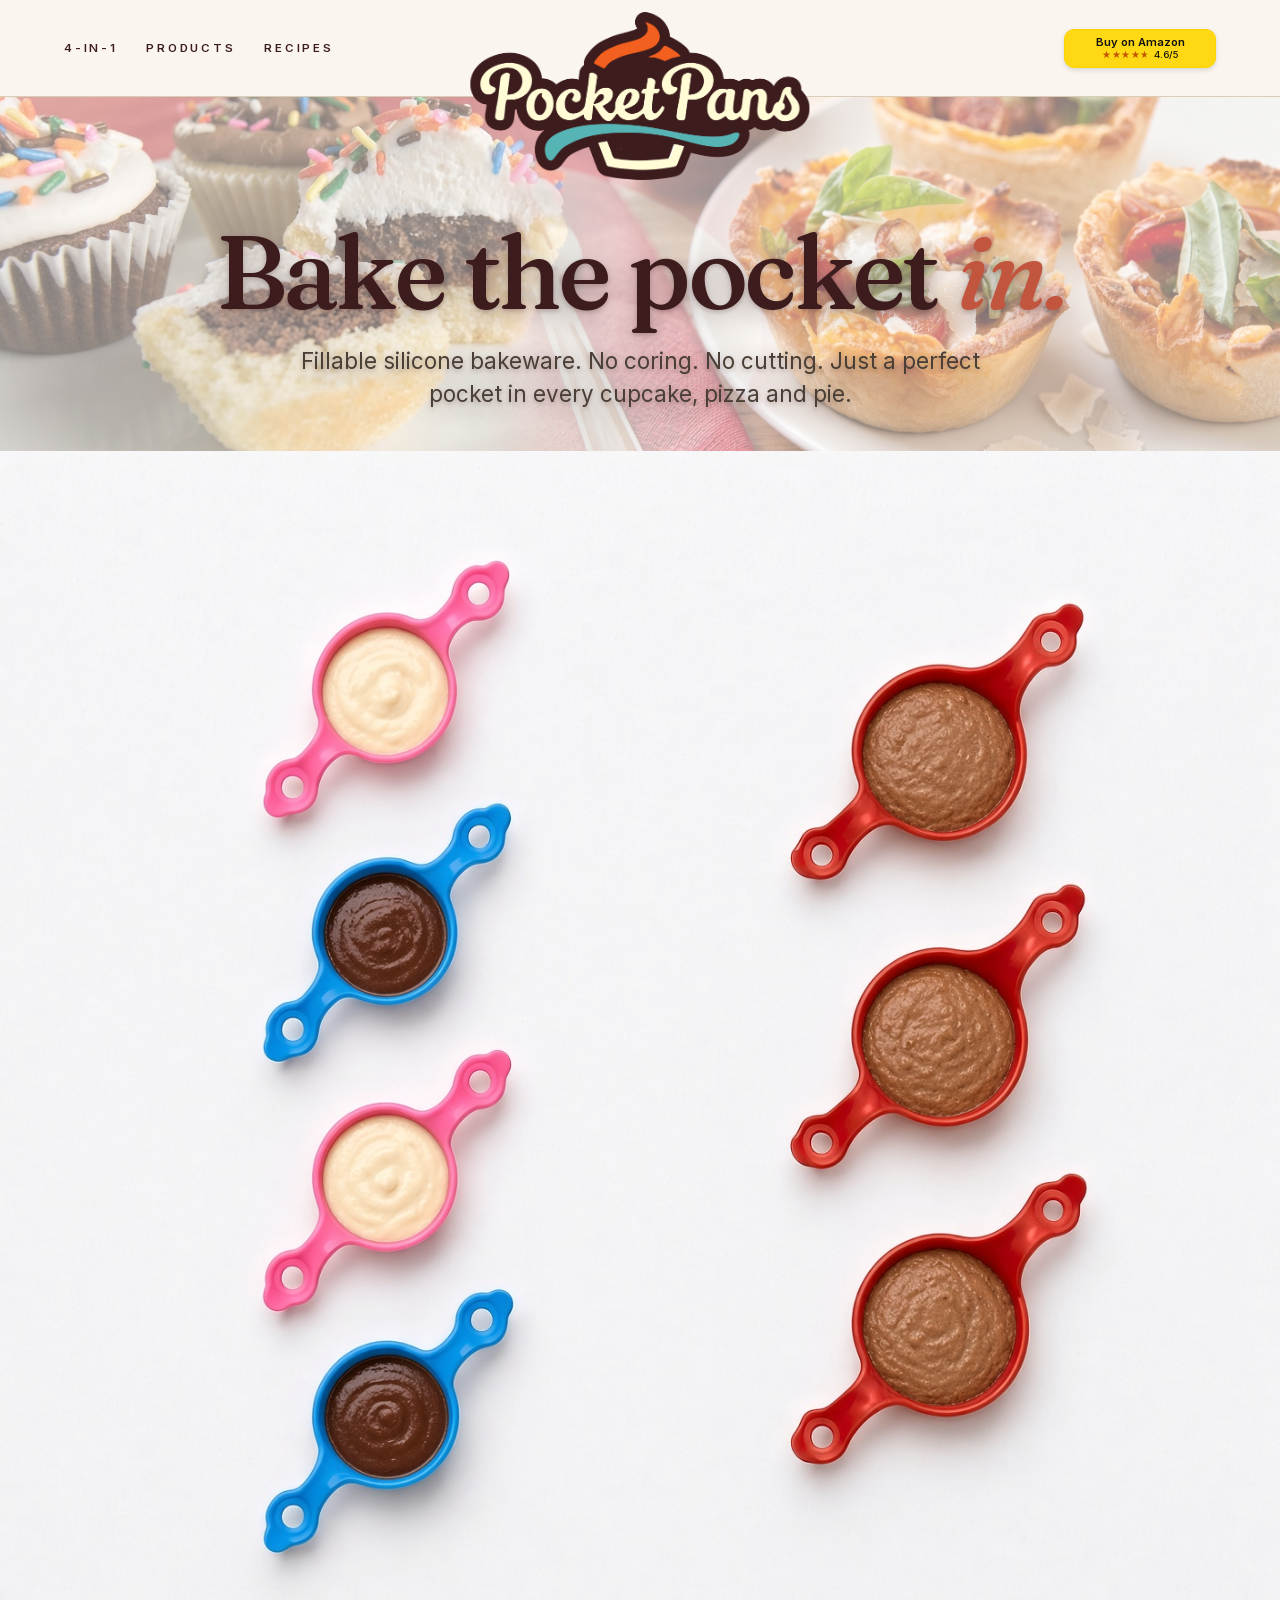
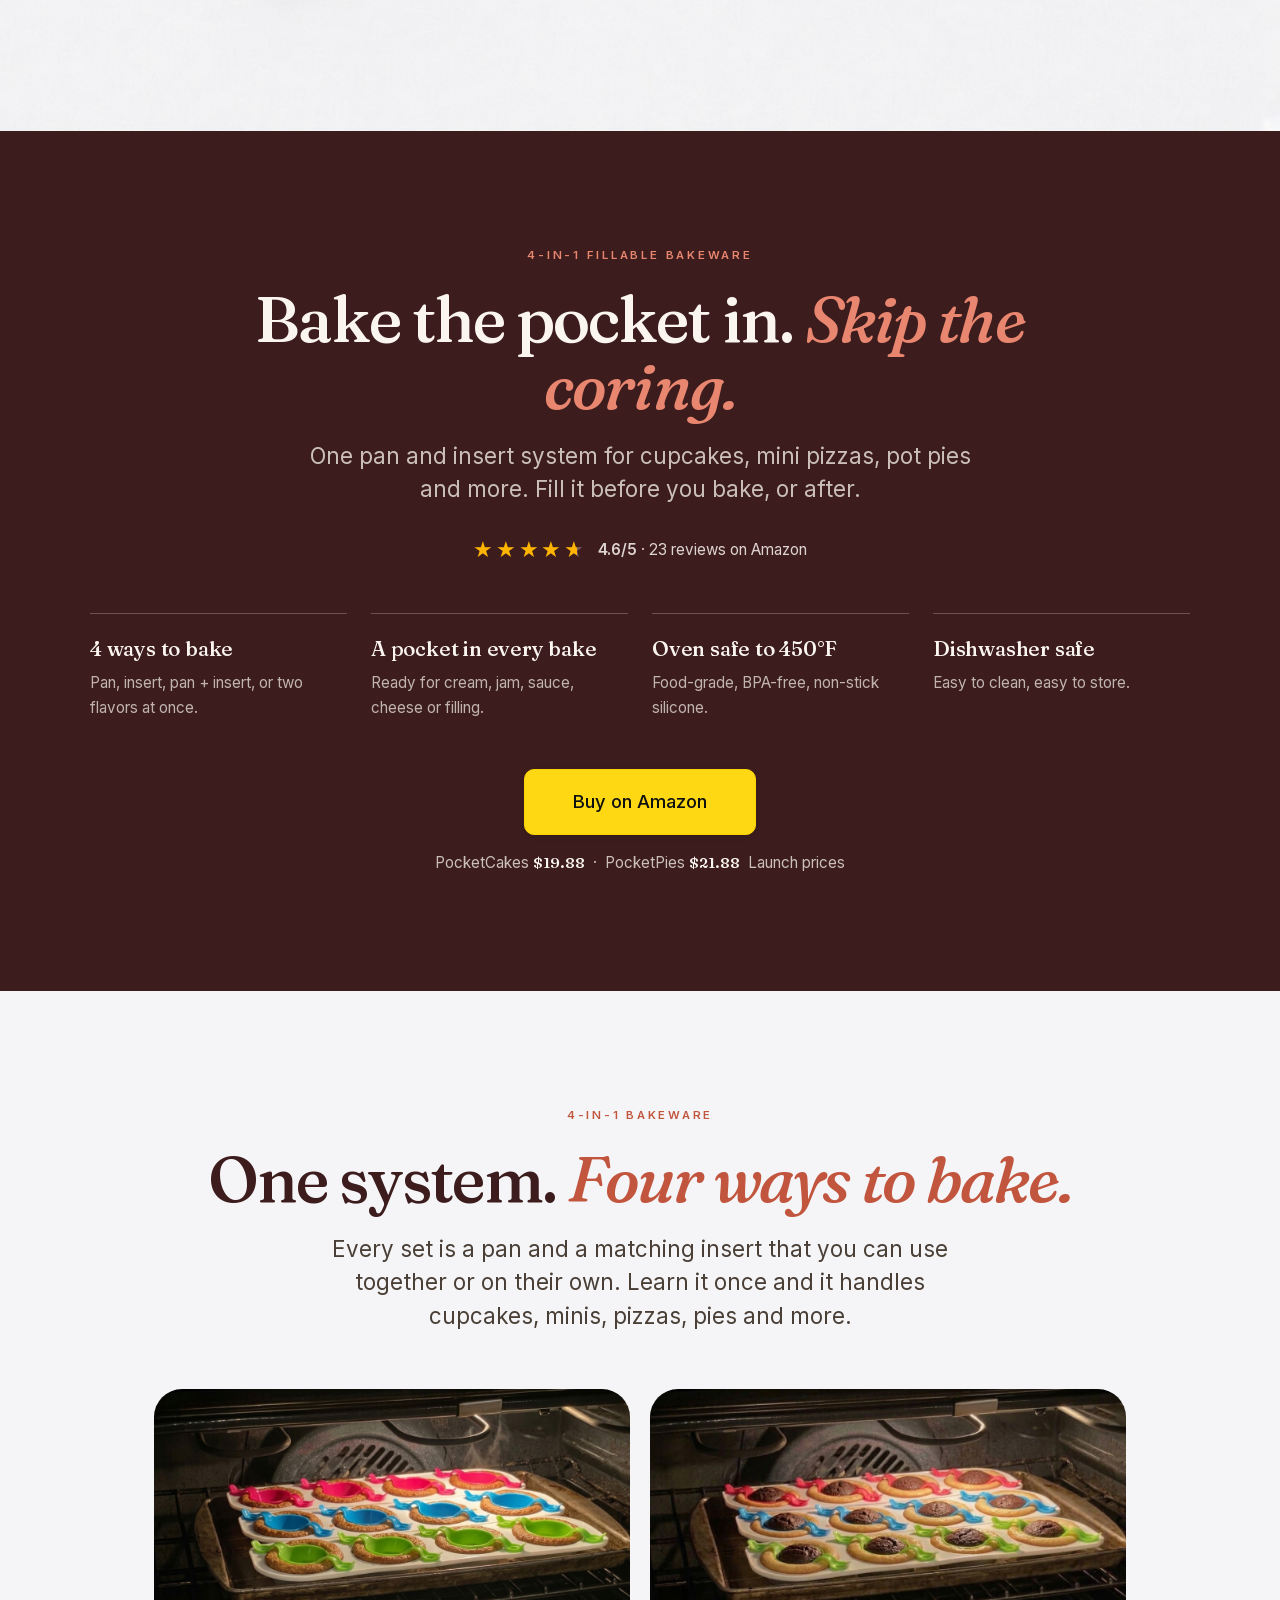
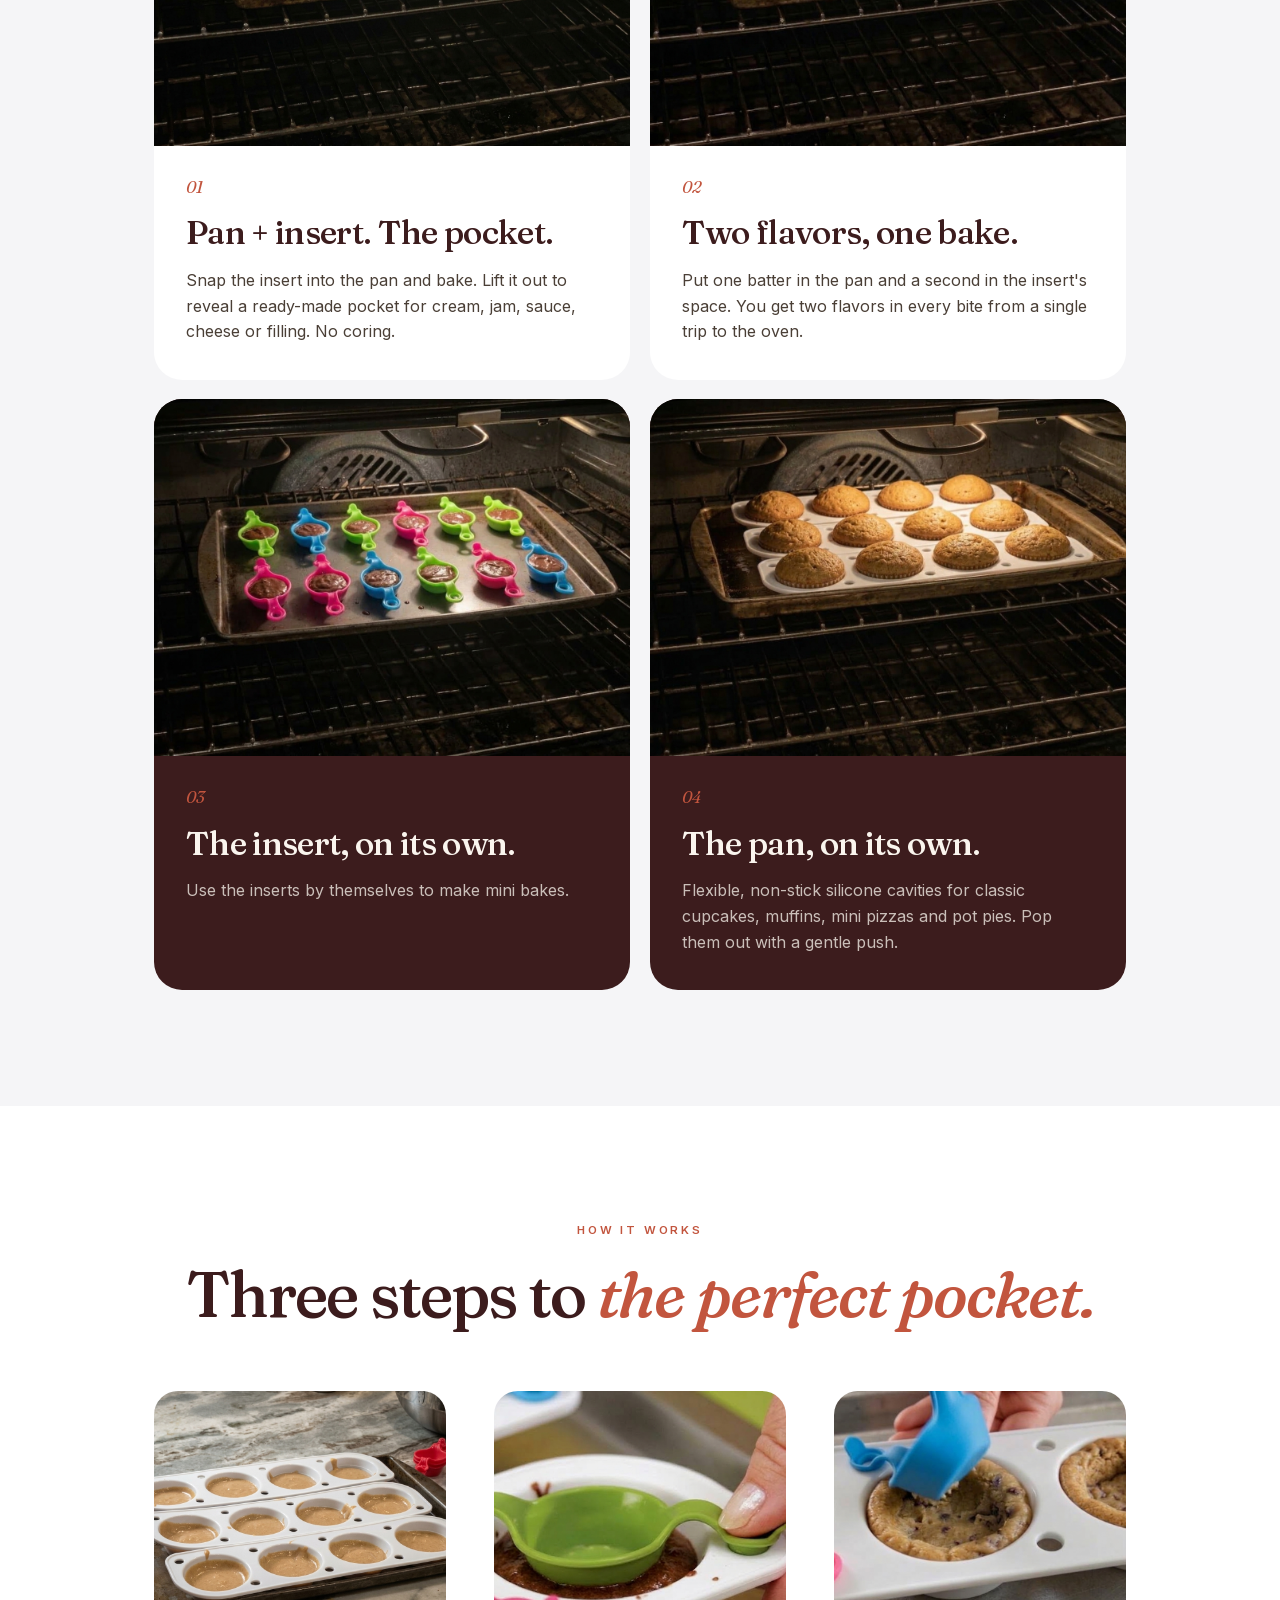
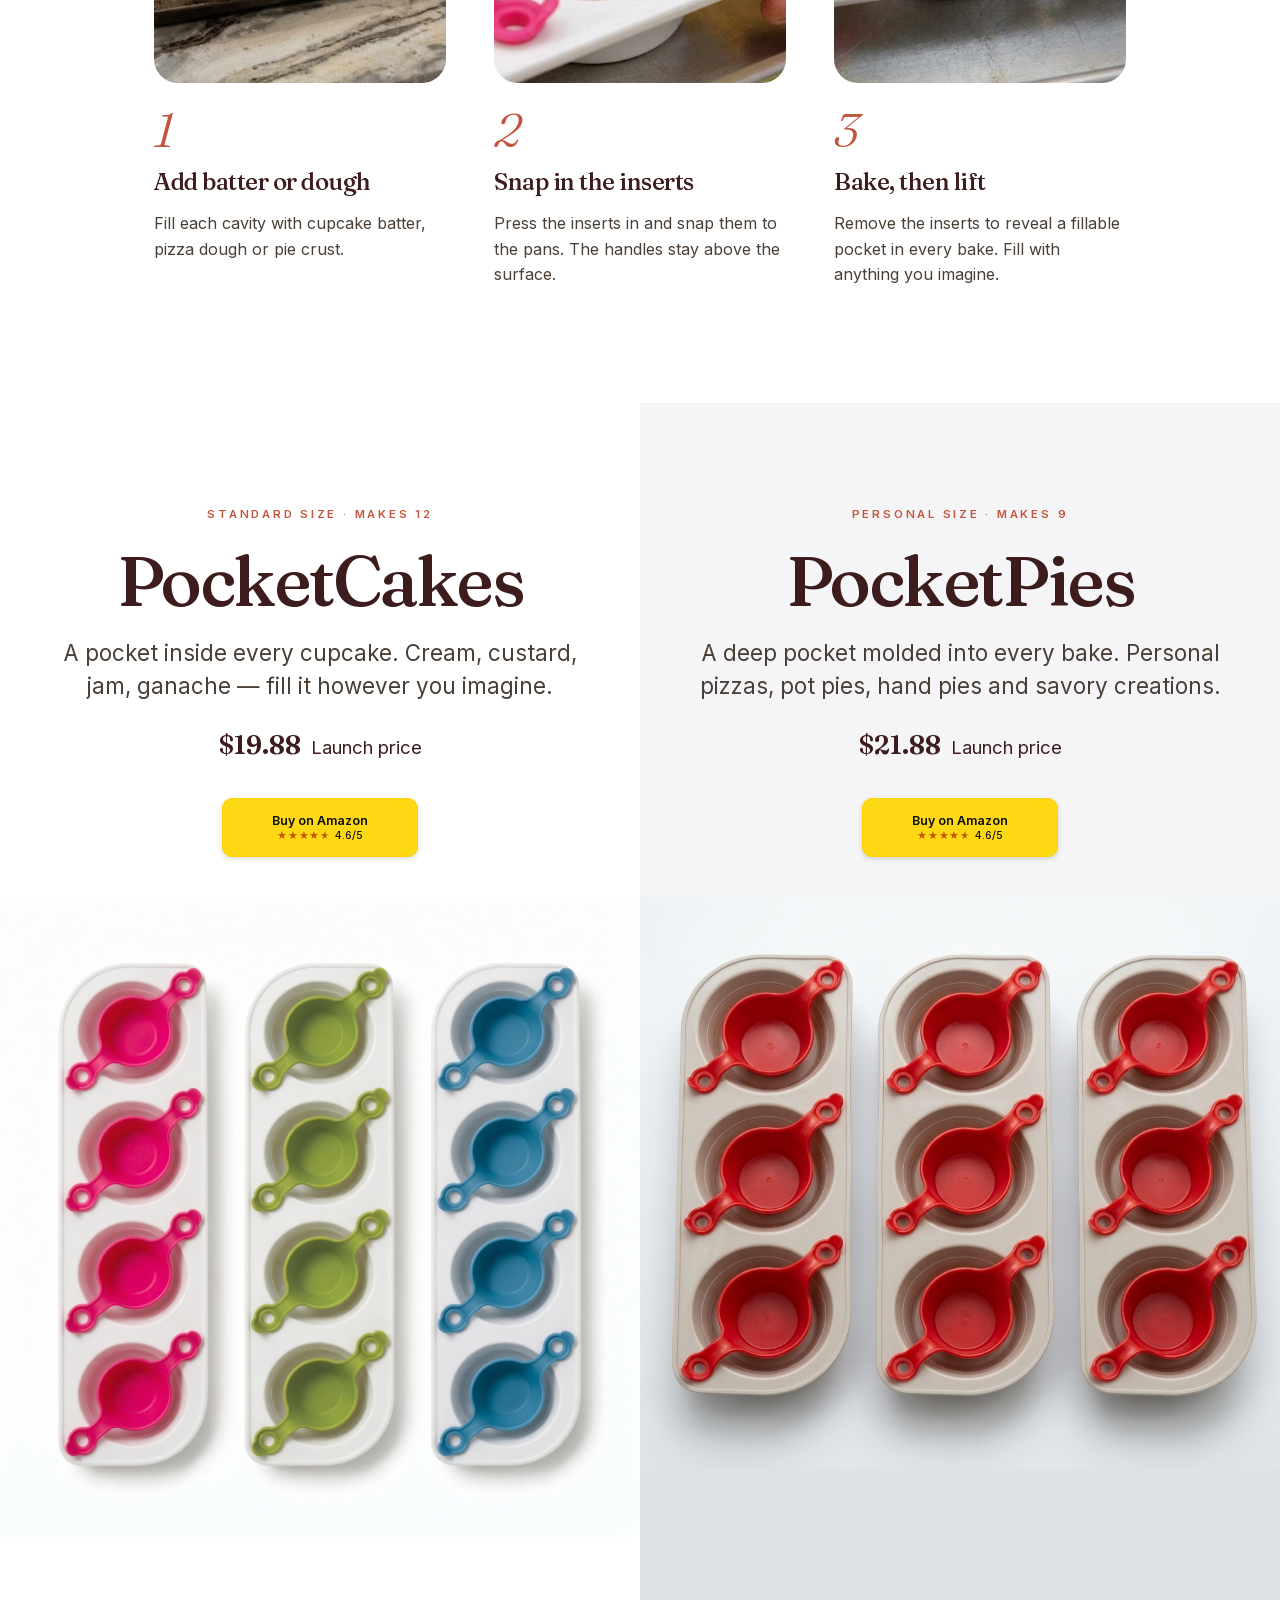
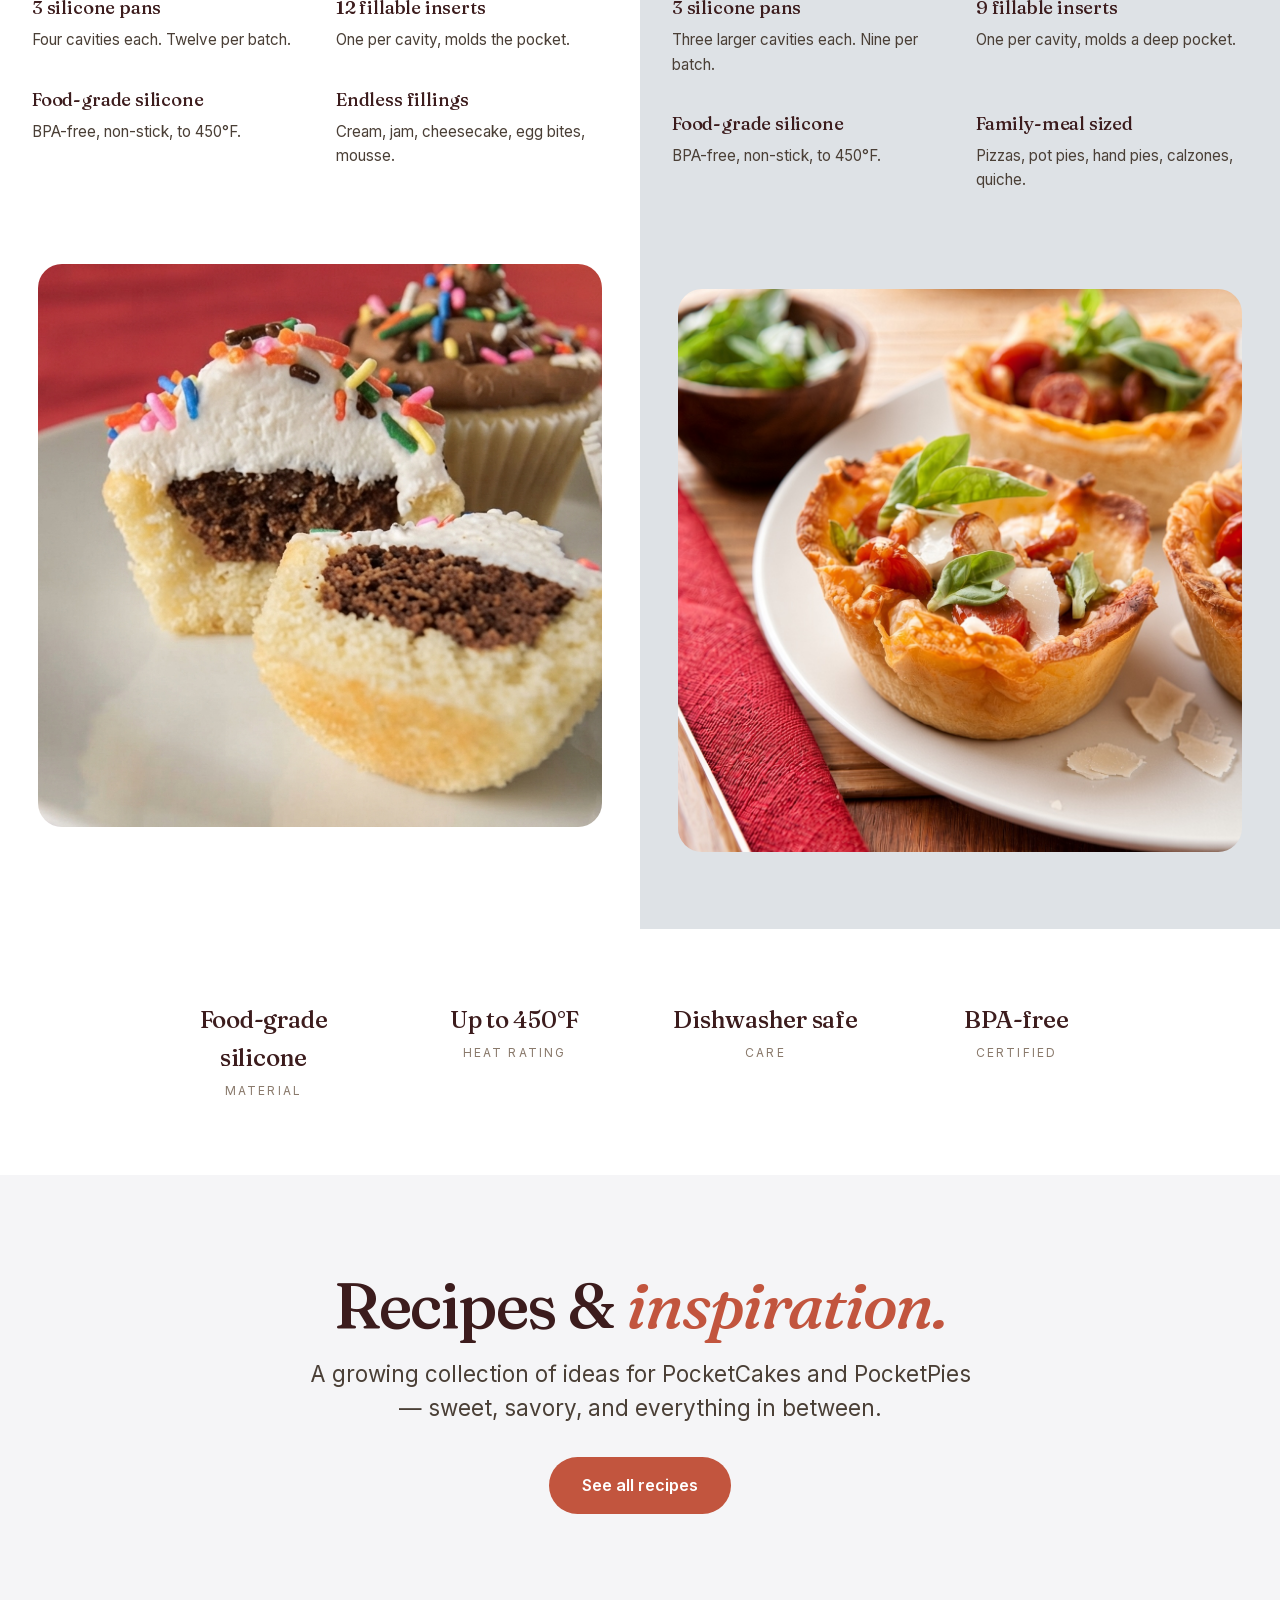
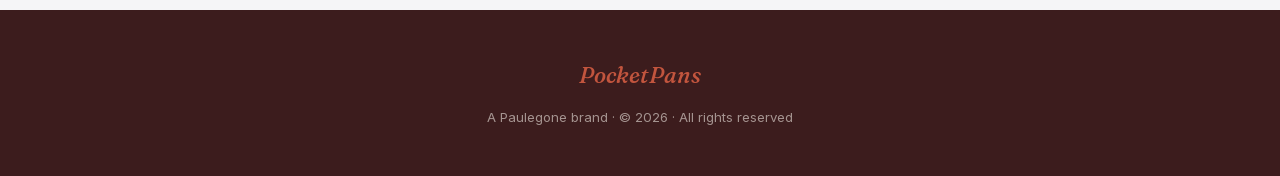
==== index.html @ 1923c133 "Add files via upload" ====
<!DOCTYPE html>
<html lang="en">
<head>
<meta charset="UTF-8">
<meta name="viewport" content="width=device-width, initial-scale=1.0">
<title>PocketPans 4-in-1 Fillable Silicone Bakeware — Cupcakes, Minis & Personal Pizzas</title>
<meta name="description" content="Bake the pocket in — no coring. PocketCakes and PocketPies: pan alone, pan + insert, inserts alone, or two flavors in one bake. BPA-free silicone to 450°F. Shop on Amazon via pocketpans.com.">
<link rel="icon" type="image/png" href="images/PP_favicon.png">
<link rel="apple-touch-icon" href="images/PP_favicon.png">
<link rel="canonical" href="https://pocketpans.com/">
<meta property="og:title" content="PocketPans — 4-in-1 Fillable Bakeware">
<meta property="og:description" content="Bake the pocket in. Cupcakes, minis, personal pizzas & pot pies.">
<meta property="og:url" content="https://pocketpans.com/">
<meta property="og:image" content="https://pocketpans.com/images/hero-cupcake.png">
<meta property="og:type" content="website">
<meta name="p:domain_verify" content="4ee38dcfb3308c3a4e883794a0fc78fc"/>
<meta name="google-site-verification" content="NeDxSFClnJtV1CZE4KnyYpTGVmzie3NK1NXemz9PHA8" />
<script type="application/ld+json">
{
  "@context": "https://schema.org",
  "@graph": [
    {
      "@type": "Organization",
      "@id": "https://pocketpans.com/#org",
      "name": "PocketPans",
      "url": "https://pocketpans.com",
      "logo": "https://pocketpans.com/images/PocketPans_Logo.png"
    },
    {
      "@type": "Product",
      "name": "PocketPans PocketCakes 4-in-1 Fillable Silicone Cupcake Pan Set",
      "image": ["https://pocketpans.com/images/hero-cupcake.png"],
      "description": "4-in-1 silicone cupcake pan set that bakes a fillable pocket in. Makes 12. BPA-free, oven-safe to 450°F.",
      "brand": {"@type": "Brand", "name": "PocketPans"},
      "sku": "PP-PC-01",
      "mpn": "PP-PC-01",
      "offers": {
        "@type": "Offer",
        "url": "https://pocketpans.com/#cupcake-section",
        "priceCurrency": "USD",
        "price": "19.88",
        "availability": "https://schema.org/InStock",
        "itemCondition": "https://schema.org/NewCondition",
        "shippingDetails": {
          "@type": "OfferShippingDetails",
          "shippingRate": {"@type": "MonetaryAmount", "value": "0", "currency": "USD"},
          "shippingDestination": {"@type": "DefinedRegion", "addressCountry": "US"},
          "deliveryTime": {
            "@type": "ShippingDeliveryTime",
            "handlingTime": {"@type": "QuantitativeValue", "minValue": 0, "maxValue": 1, "unitCode": "DAY"},
            "transitTime": {"@type": "QuantitativeValue", "minValue": 3, "maxValue": 5, "unitCode": "DAY"}
          }
        },
        "hasMerchantReturnPolicy": {
          "@type": "MerchantReturnPolicy",
          "applicableCountry": "US",
          "returnPolicyCategory": "https://schema.org/MerchantReturnFiniteReturnWindow",
          "merchantReturnDays": 30,
          "returnMethod": "https://schema.org/ReturnByMail"
        }
      }
    },
    {
      "@type": "Product",
      "name": "PocketPans PocketPies 4-in-1 Fillable Silicone Personal Pizza & Pot Pie Pan Set",
      "image": ["https://pocketpans.com/images/hero-pizza.png"],
      "description": "4-in-1 silicone pan set for personal pizzas, pot pies, and hand pies. Makes 9. BPA-free, oven-safe to 450°F.",
      "brand": {"@type": "Brand", "name": "PocketPans"},
      "sku": "PP-PP-01",
      "mpn": "PP-PP-01",
      "offers": {
        "@type": "Offer",
        "url": "https://pocketpans.com/#pizza-section",
        "priceCurrency": "USD",
        "price": "21.88",
        "availability": "https://schema.org/InStock",
        "itemCondition": "https://schema.org/NewCondition",
        "shippingDetails": {
          "@type": "OfferShippingDetails",
          "shippingRate": {"@type": "MonetaryAmount", "value": "0", "currency": "USD"},
          "shippingDestination": {"@type": "DefinedRegion", "addressCountry": "US"},
          "deliveryTime": {
            "@type": "ShippingDeliveryTime",
            "handlingTime": {"@type": "QuantitativeValue", "minValue": 0, "maxValue": 1, "unitCode": "DAY"},
            "transitTime": {"@type": "QuantitativeValue", "minValue": 3, "maxValue": 5, "unitCode": "DAY"}
          }
        },
        "hasMerchantReturnPolicy": {
          "@type": "MerchantReturnPolicy",
          "applicableCountry": "US",
          "returnPolicyCategory": "https://schema.org/MerchantReturnFiniteReturnWindow",
          "merchantReturnDays": 30,
          "returnMethod": "https://schema.org/ReturnByMail"
        }
      }
    }
  ]
}
</script>
<!-- Google tag (gtag.js) -->
<script async src="https://www.googletagmanager.com/gtag/js?id=G-696TPMB8MQ"></script>
<script>
  window.dataLayer = window.dataLayer || [];
  function gtag(){dataLayer.push(arguments);}
  gtag('js', new Date());

  gtag('config', 'G-696TPMB8MQ');
</script>
 <!-- Meta Pixel Code -->
<script>
!function(f,b,e,v,n,t,s)
{if(f.fbq)return;n=f.fbq=function(){n.callMethod?
n.callMethod.apply(n,arguments):n.queue.push(arguments)};
if(!f._fbq)f._fbq=n;n.push=n;n.loaded=!0;n.version='2.0';
n.queue=[];t=b.createElement(e);t.async=!0;
t.src=v;s=b.getElementsByTagName(e)[0];
s.parentNode.insertBefore(t,s)}(window, document,'script',
'https://connect.facebook.net/en_US/fbevents.js');
fbq('init', '1710565360593624');
fbq('track', 'PageView');
</script>
<noscript><img height="1" width="1" style="display:none"
src="https://www.facebook.com/tr?id=1710565360593624&ev=PageView&noscript=1"
/></noscript>
<!-- End Meta Pixel Code -->
<link rel="preload" href="fonts/Fraunces-latin.woff2" as="font" type="font/woff2" crossorigin>
<link rel="preload" href="fonts/Fraunces-Italic-latin.woff2" as="font" type="font/woff2" crossorigin>
<link rel="preload" href="fonts/Inter-latin.woff2" as="font" type="font/woff2" crossorigin>
<link rel="stylesheet" href="styles.css?v=3">
<style>
:root { --white: #fff; --gray-bg: #f5f5f7; }
/* Header: nav left, big logo centered hanging off the bottom edge; shrinks to the text logo on scroll */
:root { --logo-h: 168px; --hang: calc(var(--logo-h) / 2); --hdr: 96px; --hdr-s: 64px; }
@media (max-width: 1000px) { :root { --logo-h: clamp(100px, 24vw, 150px); --hdr: calc(var(--hang) + 42px); } }
html { scroll-padding-top: 80px; }
body { padding-top: var(--hdr); }
header { position: fixed; top: 0; left: 0; right: 0; }
.nav { position: relative; min-height: var(--hdr); transition: min-height .35s ease; }
header.scrolled .nav { min-height: var(--hdr-s); }
.logo { position: absolute; inset: 0; pointer-events: none; z-index: 210; display: block; }
.logo img { position: absolute; left: 50%; pointer-events: auto; width: auto; max-width: none; transition: opacity .3s ease, transform .35s ease; }
.logo-full { bottom: 0; height: var(--logo-h); transform: translate(-50%, 50%); }
.logo-text { top: 50%; height: 40px; opacity: 0; transform: translate(-50%, -50%) scale(.85); pointer-events: none !important; }
header.scrolled .logo-full { opacity: 0; transform: translate(-50%, 50%) scale(.4); pointer-events: none; }
header.scrolled .logo-text { opacity: 1; transform: translate(-50%, -50%); pointer-events: auto !important; }
.nav-cta { background: var(--terracotta); color: #fff; font-style: normal; font-weight: 600; letter-spacing: .02em; }
.nav-cta:hover { background: var(--terracotta-deep); color: #fff; }
@media (max-width: 1000px) {
  .nav { display: flex; justify-content: space-between; align-items: flex-start; padding: .8rem 4% 0; }
  .nav-links { width: auto; flex-wrap: nowrap; gap: .8rem; justify-content: flex-start; }
  .nav-cta { justify-self: auto; }
  header.scrolled .nav { display: grid; grid-template-columns: 1fr auto; grid-template-areas: "logo cta" "links links"; row-gap: .5rem; align-items: center; padding: .6rem 4% .6rem; min-height: 0; }
  header.scrolled .nav-cta { grid-area: cta; }
  header.scrolled .nav-links { grid-area: links; width: 100%; justify-content: center; }
  .logo-text { height: 28px; }
  header.scrolled .logo-text { left: 4%; top: .6rem; transform: none; }
}
/* Amazon-style buy buttons (colors only; no Amazon logo) */
a[href*="amazon.com/dp"] { background: #FFD814; color: #0F1111; border: 1px solid #FCD200; border-radius: 10px; font-family: 'Inter', sans-serif; font-style: normal; font-weight: 500; letter-spacing: 0; box-shadow: 0 2px 5px rgba(15,17,17,.15); }
a[href*="amazon.com/dp"]:hover { background: #F7CA00; color: #0F1111; border-color: #F2C200; transform: none; }
/* Buy button with rating: same button size, smaller text, two lines */
a.amz { display: inline-flex; flex-direction: column; align-items: center; justify-content: center; gap: .12rem; line-height: 1.1; padding-top: 0; padding-bottom: 0; }
a.amz .amz-t { font-size: .78em; font-weight: 600; }
a.amz .amz-r { font-size: .66em; font-weight: 500; display: inline-flex; align-items: center; gap: .4em; }
.amz-stars { letter-spacing: .06em; background: linear-gradient(90deg, #C45500 92%, rgba(15,17,17,.28) 92%); -webkit-background-clip: text; background-clip: text; -webkit-text-fill-color: transparent; }
.nav-cta.amz { height: 39px; min-width: 9.5rem; }
.btn.amz { height: 59px; min-width: 12.2rem; }
@media (max-width: 767px) { .nav-cta.amz { height: 30px; min-width: 7.2rem; } .nav-cta.amz .amz-t { font-size: .8em; } .nav-cta.amz .amz-r { font-size: .72em; } }
body { background: var(--white); overflow-x: hidden; -webkit-font-smoothing: antialiased; }
.wrap { max-width: 1100px; margin: 0 auto; padding: 0 5%; }
.center { text-align: center; }
.display {
  font-family: 'Fraunces', Georgia, serif; font-weight: 500;
  letter-spacing: -0.035em; line-height: 1.02;
  font-size: clamp(2.8rem, 8vw, 6.5rem);
}
.h2 {
  font-family: 'Fraunces', Georgia, serif; font-weight: 500;
  letter-spacing: -0.03em; line-height: 1.05;
  font-size: clamp(2.1rem, 5vw, 4rem);
}
.h2 em, .display em { font-style: italic; color: var(--terracotta); font-weight: 500; }
.sub {
  font-size: clamp(1.05rem, 1.8vw, 1.4rem); color: var(--ink-soft);
  max-width: 680px; margin: 1.2rem auto 0; line-height: 1.5;
}
.btn {
  display: inline-flex; align-items: center; gap: .5rem;
  padding: .95rem 2rem; border-radius: 999px; font-weight: 600; font-size: 1rem;
  text-decoration: none; border: 1.5px solid transparent; cursor: pointer;
  transition: background .25s, color .25s, transform .25s;
}
.btn-primary { background: var(--terracotta); color: #fff; }
.btn-primary:hover { background: var(--terracotta-deep); transform: translateY(-1px); }
.btn-link { color: var(--terracotta); padding-left: .5rem; padding-right: .5rem; }
.btn-link::after { content: '›'; font-size: 1.3em; line-height: 1; transition: transform .25s; }
.btn-link:hover::after { transform: translateX(4px); }
.cta-row { display: flex; gap: 1rem; justify-content: center; align-items: center; flex-wrap: wrap; margin-top: 2rem; }

/* ─── HERO ─── */
.hero-intro { --bg-op: .5; position: relative; isolation: isolate; padding: calc(var(--hang) + 2.5rem) 5% 2.5rem; text-align: center; background: var(--white); }
/* Split background: PocketCakes left | PocketPies right (opacity set by --bg-op) */
.hero-intro::before, .hero-intro::after { content: ''; position: absolute; top: 0; bottom: 0; width: 50%; z-index: -1; background-size: cover; background-position: center; opacity: var(--bg-op); }
/* Each half runs a bit past center and fades out, so the two photos crossfade at the split */
.hero-intro::before, .hero-intro::after { width: 62%; }
.hero-intro::before { left: 0; background-image: url(images/PocketCakes_Dual_Flavor.jpeg); transform: scaleX(-1); /* mirrored so the cupcakes sit toward the left edge; the mask is mirrored with it */ -webkit-mask-image: linear-gradient(270deg, #000 60%, transparent); mask-image: linear-gradient(270deg, #000 60%, transparent); }
.hero-intro::after { right: 0; background-image: url(images/PocketPies_Pizza_Basil_Table.jpg); -webkit-mask-image: linear-gradient(270deg, #000 60%, transparent); mask-image: linear-gradient(270deg, #000 60%, transparent); }
.hero-intro .eyebrow { margin-bottom: 1rem; }
.hero-intro .display, .hero-intro .sub { text-shadow: 0 2px 4px rgba(60,28,29,.25), 0 6px 24px rgba(60,28,29,.35); }
/* 1:1 viewer, whole image shown, full page width (may run past the screen height) */
.viewer { position: relative; width: 100%; aspect-ratio: 1 / 1; background: #fff; overflow: hidden; }
.viewer .slide { position: absolute; inset: 0; opacity: 0; }
.viewer .slide.on { opacity: 1; }
.viewer .slide img { width: 100%; height: 100%; object-fit: contain; display: block; }

/* ─── 4-IN-1 ─── */
.cta-band { background: var(--ink); color: var(--cream); padding: clamp(4rem, 9vw, 7.5rem) 5%; text-align: center; }
.cta-band .eyebrow { color: #e8866f; }
.cta-band .h2 { color: var(--cream); max-width: 900px; margin: 0 auto; }
.cta-band .h2 em { color: #e8866f; }
.cta-band .sub { color: rgba(250,245,238,.75); }
.cta-rating { display: inline-flex; align-items: center; gap: .7rem; margin-top: 2rem; font-size: .95rem; color: rgba(250,245,238,.85); }
.stars { --pct: 92%; font-size: 1.35rem; letter-spacing: .12em; line-height: 1; background: linear-gradient(90deg, #FFB400 var(--pct), rgba(250,245,238,.3) var(--pct)); -webkit-background-clip: text; background-clip: text; -webkit-text-fill-color: transparent; color: transparent; }
.cta-points { list-style: none; display: grid; grid-template-columns: repeat(4, 1fr); gap: 1.5rem; max-width: 1100px; margin: 3rem auto 0; padding: 0; }
.cta-points li { border-top: 1px solid rgba(250,245,238,.25); padding-top: 1.1rem; text-align: left; }
.cta-points b { display: block; font-family: 'Fraunces', serif; font-weight: 500; font-size: 1.3rem; letter-spacing: -.01em; margin-bottom: .3rem; }
.cta-points span { color: rgba(250,245,238,.7); font-size: .95rem; }
.cta-buy { margin-top: 3rem; display: flex; flex-direction: column; align-items: center; gap: 1rem; }
.cta-buy .btn { font-size: 1.15rem; padding: 1.1rem 3rem; }
.cta-price { color: rgba(250,245,238,.75); font-size: .95rem; }
.cta-price b { color: var(--cream); font-family: 'Fraunces', serif; font-weight: 600; }
.four { background: var(--gray-bg); padding: clamp(4rem, 9vw, 8rem) 0; }
.four-grid { display: grid; grid-template-columns: 1fr 1fr; gap: 1.2rem; margin-top: 3.5rem; }
.mode { background: #fff; border-radius: 28px; overflow: hidden; display: flex; flex-direction: column; }
.mode-img { aspect-ratio: 4/3; background: #fff; }
.mode-img img { width: 100%; height: 100%; object-fit: cover; display: block; }
.mode-copy { padding: 1.8rem 2rem 2.2rem; }
.mode-num { font-family: 'Fraunces', serif; font-style: italic; color: var(--terracotta); font-size: 1rem; }
.mode h3 { font-family: 'Fraunces', serif; font-weight: 500; font-size: clamp(1.5rem, 2.6vw, 2.1rem); letter-spacing: -0.02em; margin: .3rem 0 .6rem; }
.mode p { color: var(--ink-soft); font-size: 1rem; }
.mode.dark { background: var(--ink); color: var(--cream); }
.mode.dark p { color: rgba(250,245,238,.75); }
.mode.dark .mode-img { background: #000; }

/* ─── HOW IT WORKS ─── */
.how { padding: clamp(4rem, 9vw, 8rem) 0; background: #fff; }
.steps { display: grid; grid-template-columns: repeat(3, 1fr); gap: 3rem; margin-top: 4rem; }
.step-img { aspect-ratio: 1/1; border-radius: 24px; overflow: hidden; background: var(--gray-bg); margin-bottom: 1.4rem; }
.step-img img { width: 100%; height: 100%; object-fit: cover; display: block; }
.step .n { font-family: 'Fraunces', serif; font-style: italic; font-weight: 300; font-size: 3rem; line-height: 1; color: var(--terracotta); }
.step h3 { font-family: 'Fraunces', serif; font-weight: 500; font-size: 1.5rem; margin: .6rem 0; letter-spacing: -.02em; }
.step p { color: var(--ink-soft); }

/* ─── FULL-BLEED PRODUCT ─── */
.product { position: relative; background: #fff; }
.product.alt { background: var(--gray-bg); }
.product-head { padding: clamp(4rem, 8vw, 7rem) 5% 2.5rem; text-align: center; }
.product-head .price { font-size: 1.15rem; margin-top: 1.4rem; color: var(--ink); }
.product-head .price b { font-family: 'Fraunces', serif; font-size: 1.6rem; font-weight: 600; }
.products { scroll-margin-top: 80px; display: grid; grid-template-columns: 1fr 1fr; }
.product .display { font-size: clamp(2.4rem, 5.5vw, 4.5rem); }
.product-head { padding-left: 6%; padding-right: 6%; }
.bleed { width: 100%; height: auto; display: block; }
/* Pads the shorter PocketPies photo (1090x976) to the PocketCakes photo's height (1408x1408) so the rows below align side by side */
#pizza-section { display: flex; flex-direction: column; }
.pies-lower { flex: 1; display: flow-root; background: #dee2e6; } /* matches the bottom edge of PocketPies_Studio_Top.jpeg */
.bleed-gap { height: 0; padding-bottom: calc((1 - 976 / 1090) * 100%); }
.product-photo { aspect-ratio: 1 / 1; overflow: hidden; margin: 0 6% clamp(3rem, 6vw, 5rem); border-radius: 24px; background: var(--gray-bg); }
.product-photo img { width: 100%; height: 100%; object-fit: cover; display: block; }
.includes { display: grid; grid-template-columns: repeat(2, 1fr); gap: 2rem; padding: 3.5rem 0 clamp(4rem, 8vw, 6rem); }
.inc b { display: block; font-family: 'Fraunces', serif; font-weight: 500; font-size: 1.15rem; letter-spacing: -.01em; margin-bottom: .35rem; }
.inc span { color: var(--ink-soft); font-size: .95rem; display: block; }

/* ─── COMPARE SLIDER ─── */
.compare-sec { background: var(--ink); color: var(--cream); padding: clamp(4rem, 9vw, 8rem) 0 0; }
.compare-sec .sub { color: rgba(250,245,238,.7); }
.compare-sec .h2 em { color: #e8866f; }
.compare { position: relative; margin-top: 3.5rem; height: min(80vh, 52vw); min-height: 340px; background: #fff; overflow: hidden; touch-action: pan-y; user-select: none; -webkit-user-select: none; }
.compare img { position: absolute; inset: 0; width: 100%; height: 100%; object-fit: cover; pointer-events: none; }
.compare .top { clip-path: inset(0 50% 0 0); }
.compare .line { position: absolute; top: 0; bottom: 0; left: 50%; width: 3px; background: #fff; box-shadow: 0 0 24px rgba(0,0,0,.4); transform: translateX(-50%); pointer-events: none; }
.compare .knob { position: absolute; top: 50%; left: 50%; width: 60px; height: 60px; border-radius: 50%; background: #fff; color: var(--ink); transform: translate(-50%,-50%); display: grid; place-items: center; box-shadow: 0 8px 30px rgba(0,0,0,.35); font-size: 1.1rem; letter-spacing: 2px; }
.compare input[type=range] { position: absolute; inset: 0; width: 100%; height: 100%; opacity: 0; cursor: ew-resize; margin: 0; }
.compare .tag { position: absolute; bottom: 1.5rem; padding: .5rem 1.1rem; border-radius: 999px; background: rgba(255,255,255,.9); color: var(--ink); font-family: 'Fraunces', serif; font-style: italic; pointer-events: none; }
.compare .tag.l { left: 1.5rem; } .compare .tag.r { right: 1.5rem; }

/* ─── SPECS / RECIPES ─── */
.specs { background: #fff; padding: 4.5rem 0; }
.specs-grid { display: grid; grid-template-columns: repeat(4, 1fr); gap: 2rem; text-align: center; }
.specs-grid b { display: block; font-family: 'Fraunces', serif; font-weight: 500; font-size: 1.5rem; letter-spacing: -.01em; }
.specs-grid span { font-size: .75rem; letter-spacing: .18em; text-transform: uppercase; color: var(--warm-gray); }
.recipes-cta { background: var(--gray-bg); padding: clamp(4rem, 8vw, 6rem) 5%; text-align: center; }

@media (max-width: 860px) {
  .four-grid { grid-template-columns: 1fr; }
  .steps { grid-template-columns: 1fr; gap: 2rem; }
  .specs-grid, .cta-points { grid-template-columns: repeat(2, 1fr); }
  .products { grid-template-columns: 1fr; }
  .bleed-gap { display: none; }
  .compare { height: 70vw; }
  .compare .knob { width: 46px; height: 46px; }
}
@media (prefers-reduced-motion: reduce) {
  .viewer .slide { transition: none; }
}
</style>
</head>
<body>

<header>
  <div class="nav">
    <a class="logo" href="#top" aria-label="PocketPans home"><img class="logo-full" src="images/PocketPans_Logo.png" alt="PocketPans"><img class="logo-text" src="images/PocketPans_Logo_Text.png" alt="" aria-hidden="true"></a>
    <div class="nav-links">
      <a href="#how">4-in-1</a>
      <a href="#shop">Products</a>
      <a href="recipes.html">Recipes</a>
    </div>
    <a class="nav-cta amz" href="https://www.amazon.com/dp/B0GPR6FM7M?maas=maas_adg_4F377C063B34EE9C27E82B6C053E6EB6_afap_abs&ref_=aa_maas&tag=maas" target="_blank" rel="noopener" aria-label="Buy on Amazon, rated 4.6 out of 5 stars from 23 reviews"><span class="amz-t">Buy on Amazon</span><span class="amz-r"><span class="amz-stars" aria-hidden="true">★★★★★</span>4.6/5</span></a>
  </div>
</header>

<main id="top">

<!-- ═══ HERO: auto-rotating full-bleed viewer (2 s) ═══ -->
<section class="hero-intro">
  <h1 class="display">Bake the pocket <em>in.</em></h1>
  <p class="sub">Fillable silicone bakeware. No coring. No cutting. Just a perfect pocket in every cupcake, pizza and pie.</p>
</section>

<!-- Photos come from images/Viewer/. After adding or removing files there, run: ./build_viewer.sh
     (it regenerates viewer-images.js). If that list is empty, the fallback slides below are shown. -->
<section class="viewer" id="viewer" aria-label="PocketPans product photos">
  <figure class="slide on"><img src="images/hero-cupcake.png" alt="Filled cupcake cross-section"></figure>
  <figure class="slide"><img src="images/hero-pizza.png" alt="Deep dish pizza cross-section"></figure>
  <figure class="slide"><img src="images/PocketCakes_Top_Detail_WT.jpg" alt="PocketCakes silicone pans and inserts"></figure>
  <figure class="slide"><img src="images/PocketPies_Top_Detail_WT.jpg" alt="PocketPies silicone pans and inserts"></figure>
</section>
<script src="viewer-images.js"></script>

<!-- ═══ CTA BAND ═══ -->
<section class="cta-band">
  <span class="eyebrow">4-in-1 fillable bakeware</span>
  <h2 class="h2">Bake the pocket in. <em>Skip the coring.</em></h2>
  <p class="sub">One pan and insert system for cupcakes, mini pizzas, pot pies and more. Fill it before you bake, or after.</p>
  <div class="cta-rating"><span class="stars" role="img" aria-label="4.6 out of 5 stars">★★★★★</span><span><b>4.6/5</b> · 23 reviews on Amazon</span></div>
  <ul class="cta-points">
    <li><b>4 ways to bake</b><span>Pan, insert, pan + insert, or two flavors at once.</span></li>
    <li><b>A pocket in every bake</b><span>Ready for cream, jam, sauce, cheese or filling.</span></li>
    <li><b>Oven safe to 450°F</b><span>Food-grade, BPA-free, non-stick silicone.</span></li>
    <li><b>Dishwasher safe</b><span>Easy to clean, easy to store.</span></li>
  </ul>
  <div class="cta-buy">
    <a class="btn btn-primary" href="https://www.amazon.com/dp/B0GPR6FM7M?maas=maas_adg_4F377C063B34EE9C27E82B6C053E6EB6_afap_abs&ref_=aa_maas&tag=maas" target="_blank" rel="noopener">Buy on Amazon</a>
    <span class="cta-price">PocketCakes <b>$19.88</b> &nbsp;·&nbsp; PocketPies <b>$21.88</b> &nbsp;Launch prices</span>
  </div>
</section>

<!-- ═══ 4-IN-1 ═══ -->
<section class="four" id="how">
  <div class="wrap center">
    <span class="eyebrow">4-in-1 bakeware</span>
    <h2 class="h2">One system. <em>Four ways to bake.</em></h2>
    <p class="sub">Every set is a pan and a matching insert that you can use together or on their own. Learn it once and it handles cupcakes, minis, pizzas, pies and more.</p>
  </div>
  <div class="wrap">
    <div class="four-grid">
      <article class="mode">
        <div class="mode-img"><img src="images/PocketCakes_Oven_Cups.jpeg" alt="Pan and insert baked together, leaving a pocket" loading="lazy"></div>
        <div class="mode-copy">
          <span class="mode-num">01</span>
          <h3>Pan + insert. The pocket.</h3>
          <p>Snap the insert into the pan and bake. Lift it out to reveal a ready-made pocket for cream, jam, sauce, cheese or filling. No coring.</p>
        </div>
      </article>
      <article class="mode">
        <div class="mode-img"><img src="images/PocketCakes_Oven_Double_Baked.jpeg" alt="Two flavors baked in one pan" loading="lazy"></div>
        <div class="mode-copy">
          <span class="mode-num">02</span>
          <h3>Two flavors, one bake.</h3>
          <p>Put one batter in the pan and a second in the insert's space. You get two flavors in every bite from a single trip to the oven.</p>
        </div>
      </article>
      <article class="mode dark">
        <div class="mode-img"><img src="images/PocketCakes_Oven_Inserts_Filled.jpeg" alt="Silicone inserts used on their own" loading="lazy"></div>
        <div class="mode-copy">
          <span class="mode-num">03</span>
          <h3>The insert, on its own.</h3>
          <p>Use the inserts by themselves to make mini bakes.</p>
        </div>
      </article>
      <article class="mode dark">
        <div class="mode-img"><img src="images/PocketCakes_Oven_Full.jpeg" alt="Silicone pan used on its own" loading="lazy"></div>
        <div class="mode-copy">
          <span class="mode-num">04</span>
          <h3>The pan, on its own.</h3>
          <p>Flexible, non-stick silicone cavities for classic cupcakes, muffins, mini pizzas and pot pies. Pop them out with a gentle push.</p>
        </div>
      </article>
    </div>
  </div>
</section>

<!-- ═══ HOW IT WORKS ═══ -->
<section class="how">
  <div class="wrap">
    <div class="center">
      <span class="eyebrow">How it works</span>
      <h2 class="h2">Three steps to <em>the perfect pocket.</em></h2>
    </div>
    <div class="steps">
      <div class="step"><div class="step-img"><img src="images/PocketCakes_Batter.jpeg" alt="Batter in the silicone pan" loading="lazy"></div><div class="n">1</div><h3>Add batter or dough</h3><p>Fill each cavity with cupcake batter, pizza dough or pie crust.</p></div>
      <div class="step"><div class="step-img"><img src="images/PocketCakes_Snap_Filled.jpeg" alt="Inserts snapped into the filled pan" loading="lazy"></div><div class="n">2</div><h3>Snap in the inserts</h3><p>Press the inserts in and snap them to the pans. The handles stay above the surface.</p></div>
      <div class="step"><div class="step-img"><img src="images/PocketCakes_Insert_Pull_Cookie.jpeg" alt="Pulling an insert out to reveal the pocket" loading="lazy"></div><div class="n">3</div><h3>Bake, then lift</h3><p>Remove the inserts to reveal a fillable pocket in every bake. Fill with anything you imagine.</p></div>
    </div>
  </div>
</section>

<div class="products" id="shop">
<!-- ═══ POCKETCAKES ═══ -->
<section class="product" id="cupcake-section">
  <span id="cupcake"></span>
  <div class="product-head">
    <span class="eyebrow">Standard size · Makes 12</span>
    <h2 class="display">PocketCakes</h2>
    <p class="sub">A pocket inside every cupcake. Cream, custard, jam, ganache — fill it however you imagine.</p>
    <p class="price"><b>$19.88</b> &nbsp;Launch price</p>
    <div class="cta-row">
      <a class="btn btn-primary amz" href="https://www.amazon.com/dp/B0GPR6FM7M?maas=maas_adg_4F377C063B34EE9C27E82B6C053E6EB6_afap_abs&ref_=aa_maas&tag=maas" target="_blank" rel="noopener" aria-label="Buy on Amazon, rated 4.6 out of 5 stars from 23 reviews"><span class="amz-t">Buy on Amazon</span><span class="amz-r"><span class="amz-stars" aria-hidden="true">★★★★★</span>4.6/5</span></a>
    </div>
  </div>
  <!-- Full-bleed studio shot: replace src with your new white-studio photo -->
  <img class="bleed" src="images/PocketCakes_Studio_Top.jpg" alt="PocketCakes silicone baking pans and inserts" loading="lazy">
  <div class="wrap">
    <div class="includes">
      <div class="inc"><b>3 silicone pans</b><span>Four cavities each. Twelve per batch.</span></div>
      <div class="inc"><b>12 fillable inserts</b><span>One per cavity, molds the pocket.</span></div>
      <div class="inc"><b>Food-grade silicone</b><span>BPA-free, non-stick, to 450°F.</span></div>
      <div class="inc"><b>Endless fillings</b><span>Cream, jam, cheesecake, egg bites, mousse.</span></div>
    </div>
  </div>
  <div class="product-photo"><img src="images/PocketCakes_Dual_Flavor.jpeg" alt="PocketCakes with two flavors baked in one pan" loading="lazy"></div>
</section>

<!-- ═══ POCKETPIES ═══ -->
<section class="product alt" id="pizza-section">
  <span id="pizza"></span>
  <div class="product-head">
    <span class="eyebrow">Personal size · Makes 9</span>
    <h2 class="display">PocketPies</h2>
    <p class="sub">A deep pocket molded into every bake. Personal pizzas, pot pies, hand pies and savory creations.</p>
    <p class="price"><b>$21.88</b> &nbsp;Launch price</p>
    <div class="cta-row">
      <a class="btn btn-primary amz" href="https://www.amazon.com/dp/B0GPR6FM7M?maas=maas_adg_4F377C063B34EE9C27E82B6C053E6EB6_afap_abs&ref_=aa_maas&tag=maas" target="_blank" rel="noopener" aria-label="Buy on Amazon, rated 4.6 out of 5 stars from 23 reviews"><span class="amz-t">Buy on Amazon</span><span class="amz-r"><span class="amz-stars" aria-hidden="true">★★★★★</span>4.6/5</span></a>
    </div>
  </div>
  <img class="bleed" src="images/PocketPies_Studio_Top.jpeg" alt="PocketPies silicone baking pans and inserts" loading="lazy">
  <div class="pies-lower">
  <div class="bleed-gap" aria-hidden="true"></div>
  <div class="wrap">
    <div class="includes">
      <div class="inc"><b>3 silicone pans</b><span>Three larger cavities each. Nine per batch.</span></div>
      <div class="inc"><b>9 fillable inserts</b><span>One per cavity, molds a deep pocket.</span></div>
      <div class="inc"><b>Food-grade silicone</b><span>BPA-free, non-stick, to 450°F.</span></div>
      <div class="inc"><b>Family-meal sized</b><span>Pizzas, pot pies, hand pies, calzones, quiche.</span></div>
    </div>
  </div>
  <div class="product-photo"><img src="images/PocketPies_Pizza_Basil_Table.jpg" alt="PocketPies personal pizza with basil on a table" loading="lazy"></div>
  </div>
</section>

</div><!-- /products -->

<!-- ═══ COMPARE SLIDER (moved down the page) ═══ -->
<!-- PARKED: compare slider (uncomment this section and the JS block below to restore)
<section class="compare-sec">
  <div class="wrap center">
    <span class="eyebrow" style="color:#e8866f">Two sizes</span>
    <h2 class="h2">Sweet or savory. <em>Slide to see.</em></h2>
    <p class="sub">PocketCakes for cupcakes and muffins. PocketPies for pizzas and pot pies. Same fillable system.</p>
  </div>
  <div class="compare" id="compare">
    <img src="images/hero-pizza.png" alt="Deep dish pizza cross-section" loading="lazy">
    <img class="top" id="cmp-top" src="images/hero-cupcake.png" alt="Filled cupcake cross-section" loading="lazy">
    <div class="line" id="cmp-line"><div class="knob">‹›</div></div>
    <span class="tag l">PocketCakes</span><span class="tag r">PocketPies</span>
    <input type="range" min="0" max="100" value="50" id="cmp-range" aria-label="Compare PocketCakes and PocketPies">
  </div>
</section>
-->

<section class="specs">
  <div class="wrap specs-grid">
    <div><b>Food-grade silicone</b><span>Material</span></div>
    <div><b>Up to 450°F</b><span>Heat rating</span></div>
    <div><b>Dishwasher safe</b><span>Care</span></div>
    <div><b>BPA-free</b><span>Certified</span></div>
  </div>
</section>

<section class="recipes-cta">
  <h2 class="h2">Recipes & <em>inspiration.</em></h2>
  <p class="sub">A growing collection of ideas for PocketCakes and PocketPies — sweet, savory, and everything in between.</p>
  <div class="cta-row"><a class="btn btn-primary" href="recipes.html">See all recipes</a></div>
</section>

</main>

<footer>
  <div class="fi">
    <div class="fb">PocketPans</div>
    <div class="fm">A Paulegone brand · © 2026 · All rights reserved</div>
  </div>
</footer>

<script>
(function () {
  'use strict';
  var ROTATE_MS = 2000;

  /* Hero viewer: continuous crossfade, images from viewer-images.js */
  var viewer = document.getElementById('viewer');
  var list = window.VIEWER_IMAGES || [];
  if (list.length) {
    viewer.innerHTML = '';
    list.forEach(function (src, i) {
      var f = document.createElement('figure'); f.className = 'slide';
      var im = new Image(); im.src = src; im.alt = 'PocketPans photo ' + (i + 1);
      if (i > 1) im.loading = 'lazy';
      f.appendChild(im); viewer.appendChild(f);
    });
  }
  var slides = viewer.querySelectorAll('.slide');
  var cur = 0, timer = null, visible = true;
  slides[0].classList.add('on');
  function next() {
    if (slides.length < 2) return;
    slides[cur].classList.remove('on');
    cur = (cur + 1) % slides.length;
    slides[cur].classList.add('on');
  }
  function run() {
    clearInterval(timer);
    if (visible && !document.hidden) timer = setInterval(next, ROTATE_MS);
  }
  document.addEventListener('visibilitychange', run);
  if ('IntersectionObserver' in window) {
    new IntersectionObserver(function (e) { visible = e[0].isIntersecting; run(); }, { threshold: 0.2 }).observe(viewer);
  }
  run();

  /* PARKED: compare slider JS
  var range = document.getElementById('cmp-range');
  var top = document.getElementById('cmp-top');
  var line = document.getElementById('cmp-line');
  function setCmp(v) { top.style.clipPath = 'inset(0 ' + (100 - v) + '% 0 0)'; line.style.left = v + '%'; }
  range.addEventListener('input', function () { setCmp(range.value); });
  setCmp(50);
  */
})();
</script>
<script>
(function () {
  var h = document.querySelector('header');
  function f() { h.classList.toggle('scrolled', window.scrollY > 30); }
  window.addEventListener('scroll', f, { passive: true }); f();
})();
</script>
</body>
</html>
---- styles.css ----
/* Self-hosted fonts (latin subset, variable weight) */
@font-face { font-family: 'Fraunces'; font-style: normal; font-weight: 300 700; font-display: swap; src: url(fonts/Fraunces-latin.woff2) format('woff2'); }
@font-face { font-family: 'Fraunces'; font-style: italic; font-weight: 300 600; font-display: swap; src: url(fonts/Fraunces-Italic-latin.woff2) format('woff2'); }
@font-face { font-family: 'Inter'; font-style: normal; font-weight: 400 600; font-display: swap; src: url(fonts/Inter-latin.woff2) format('woff2'); }
:root {
  --cream: #faf5ee;
  --cream-deep: #f0e8d5;
  --terracotta: #c2553e;
  --terracotta-deep: #8e3a28;
  --ink: #3c1c1d;
  --ink-soft: #4a3f36;
  --warm-gray: #8a7a6c;
  --line: #d9cdb8;
}
* { margin:0; padding:0; box-sizing:border-box; }
html { scroll-behavior: smooth; }
body {
  font-family: 'Inter', sans-serif;
  line-height: 1.6;
  color: var(--ink);
  background: var(--cream);
}
.serif { font-family: 'Fraunces', Georgia, serif; }
img { max-width: 100%; }

/* ─── HEADER / NAV ─── */
header {
  position: sticky; top: 0; z-index: 200;
  background: rgba(250,245,238,0.93);
  backdrop-filter: blur(14px);
  border-bottom: 1px solid var(--line);
}
.nav {
  max-width: 1400px; margin: 0 auto;
  padding: 1.1rem 5%;
  display: flex; justify-content: space-between; align-items: center;
  gap: 1.5rem;
}
.logo {
  background: none; border: none; cursor: pointer; padding: 0;
  display: flex; align-items: baseline; gap: 0.15rem;
  flex-shrink: 0;
}
.logo-img { height: 44px; width: auto; display: block; }

.nav-links {
  display: flex; align-items: center; gap: 1.8rem;
}
.nav-links a {
  font-size: 0.72rem; font-weight: 600;
  letter-spacing: 0.24em; text-transform: uppercase;
  color: var(--ink); text-decoration: none;
  transition: color 0.3s;
  white-space: nowrap;
}
.nav-links a:hover, .nav-links a.active { color: var(--terracotta); }

.nav-cta {
  font-family: 'Fraunces', serif;
  font-style: italic;
  font-weight: 400;
  font-size: 0.9rem;
  color: var(--terracotta);
  text-decoration: none;
  border: 1px solid var(--terracotta);
  border-radius: 999px;
  padding: 0.5rem 1.2rem;
  transition: background 0.3s, color 0.3s;
  white-space: nowrap;
  flex-shrink: 0;
}
.nav-cta:hover { background: var(--terracotta); color: var(--cream); }

@media (max-width: 767px) {
  .nav {
    display: grid;
    grid-template-columns: 1fr auto;
    grid-template-areas:
      "logo cta"
      "links links";
    row-gap: 0.6rem;
    padding: 0.9rem 4%;
  }
  .logo { grid-area: logo; }
  .nav-cta { grid-area: cta; justify-self: end; font-size: 0.7rem; padding: 0.35rem 0.8rem; }
  .nav-links {
    grid-area: links;
    width: 100%;
    justify-content: center;
    gap: 1rem;
    flex-wrap: wrap;
  }
  .nav-links a { font-size: 0.58rem; letter-spacing: 0.14em; }
  .logo-img { height: 28px; }
}

/* ─── SHARED HELPERS ─── */
.eyebrow {
  font-size: 0.72rem; font-weight: 600;
  letter-spacing: 0.24em; text-transform: uppercase;
  color: var(--terracotta); margin-bottom: 1.3rem; display: block;
}
.container { max-width: 1200px; margin: 0 auto; }

/* ─── FOOTER ─── */
footer { background: var(--ink); color: var(--cream); padding: 3rem 5%; text-align: center; }
footer .fi { max-width: 1200px; margin: 0 auto; display: flex; flex-direction: column; gap: 0.8rem; align-items: center; }
footer .fb { font-family: 'Fraunces', serif; font-style: italic; font-weight: 500; font-size: 1.4rem; color: var(--terracotta); }
footer .fm { font-size: 0.83rem; opacity: 0.55; }
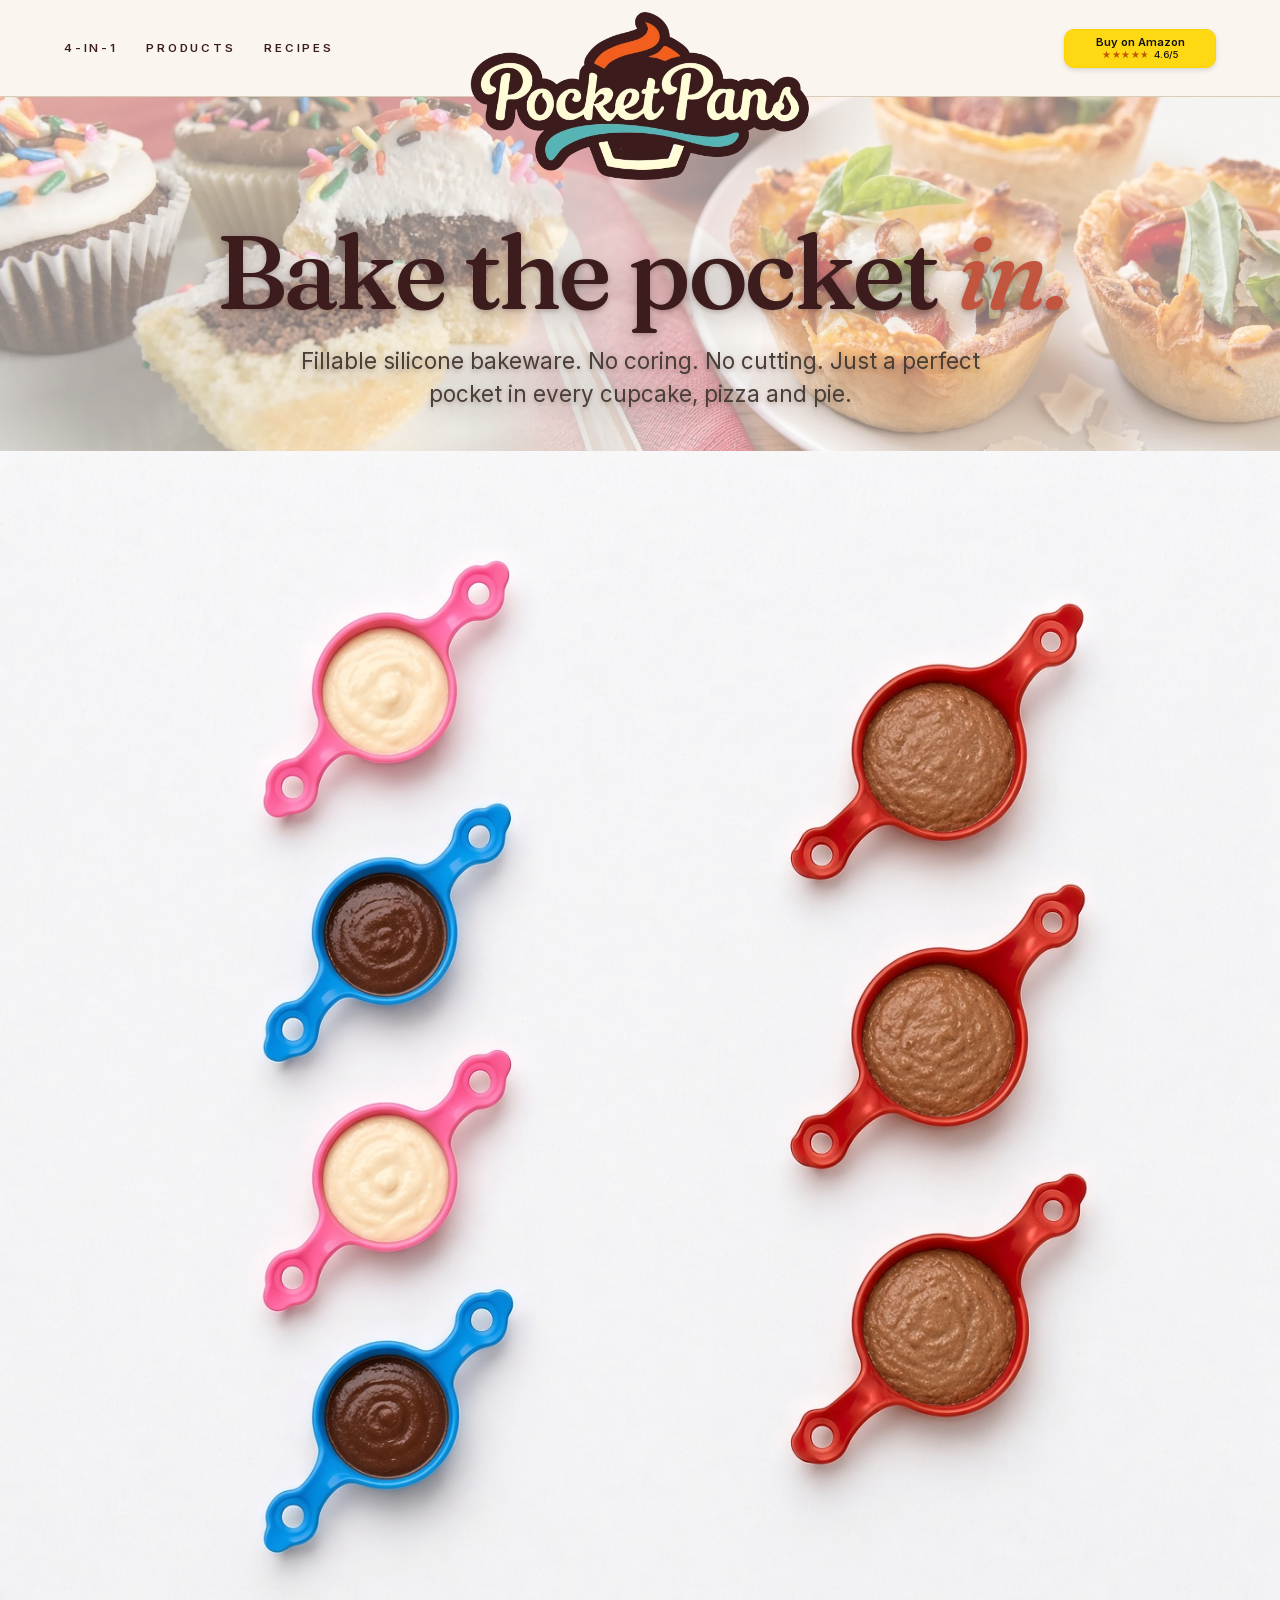
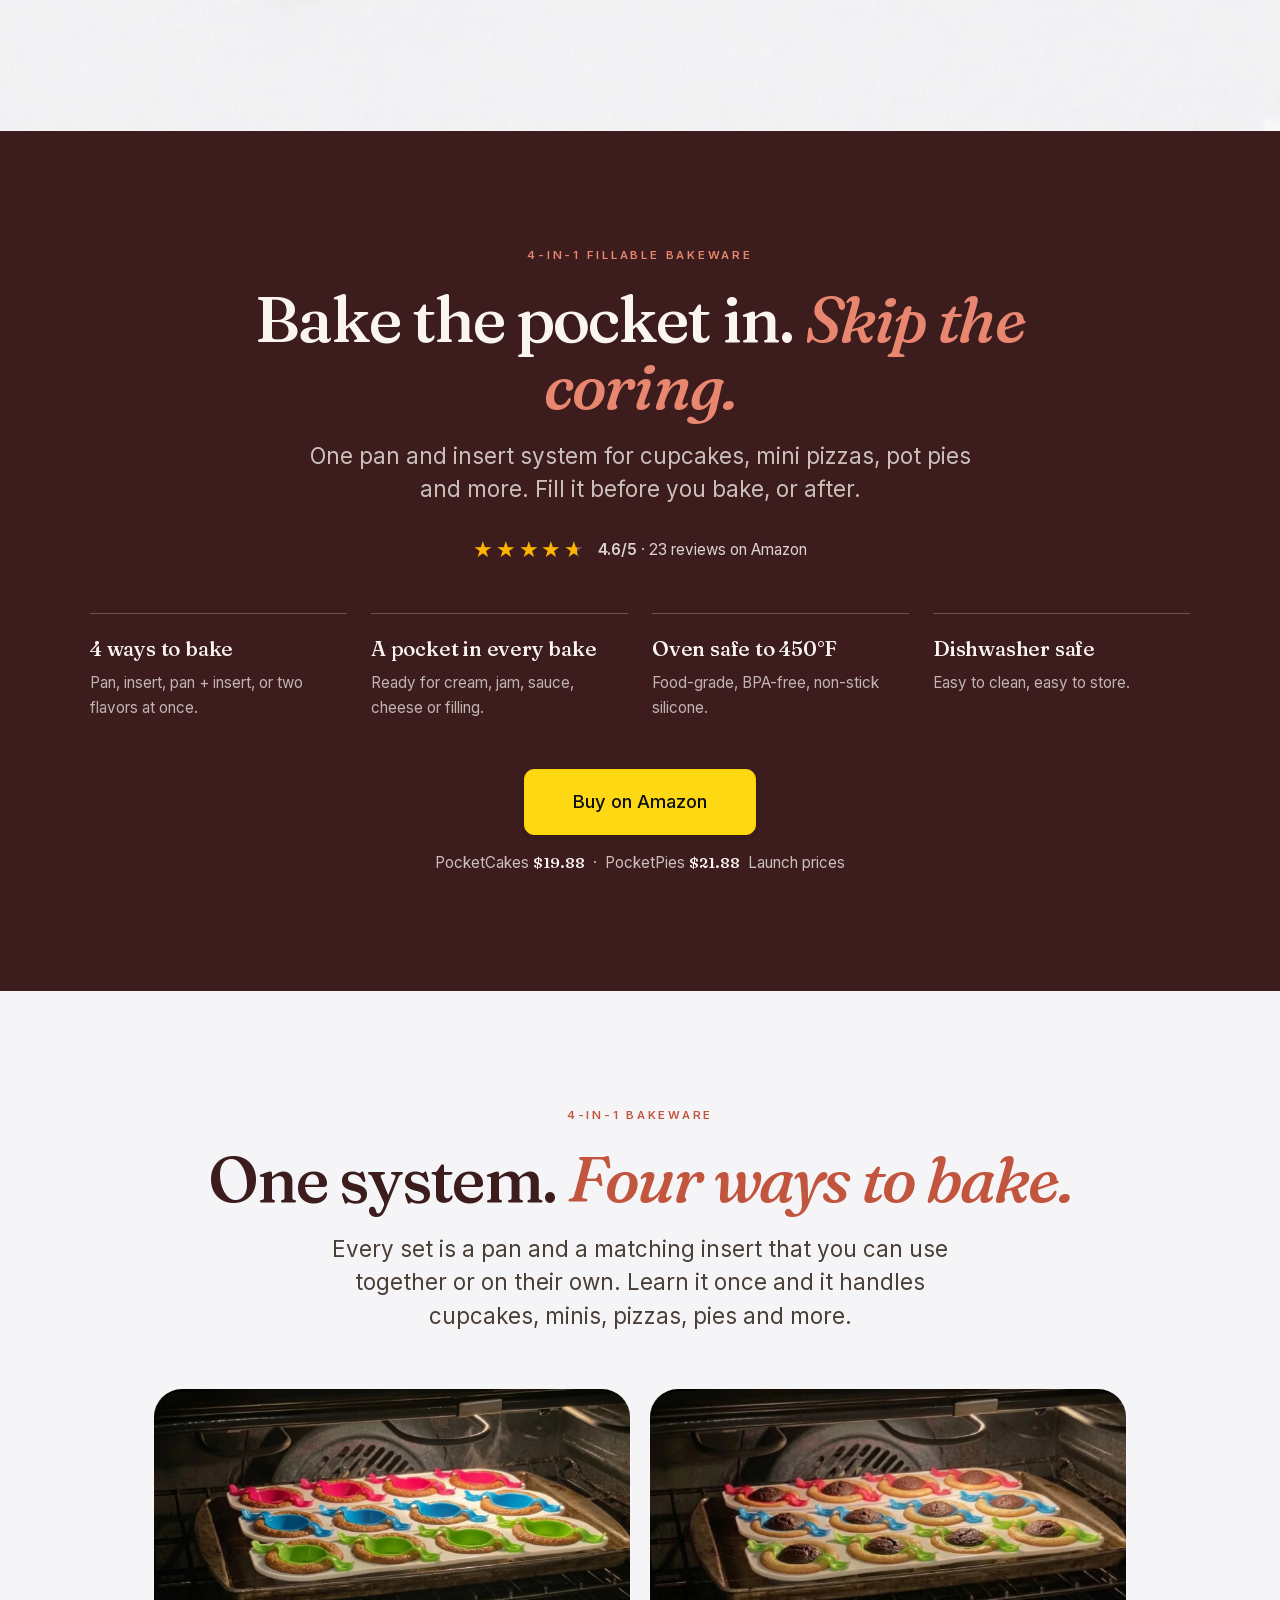
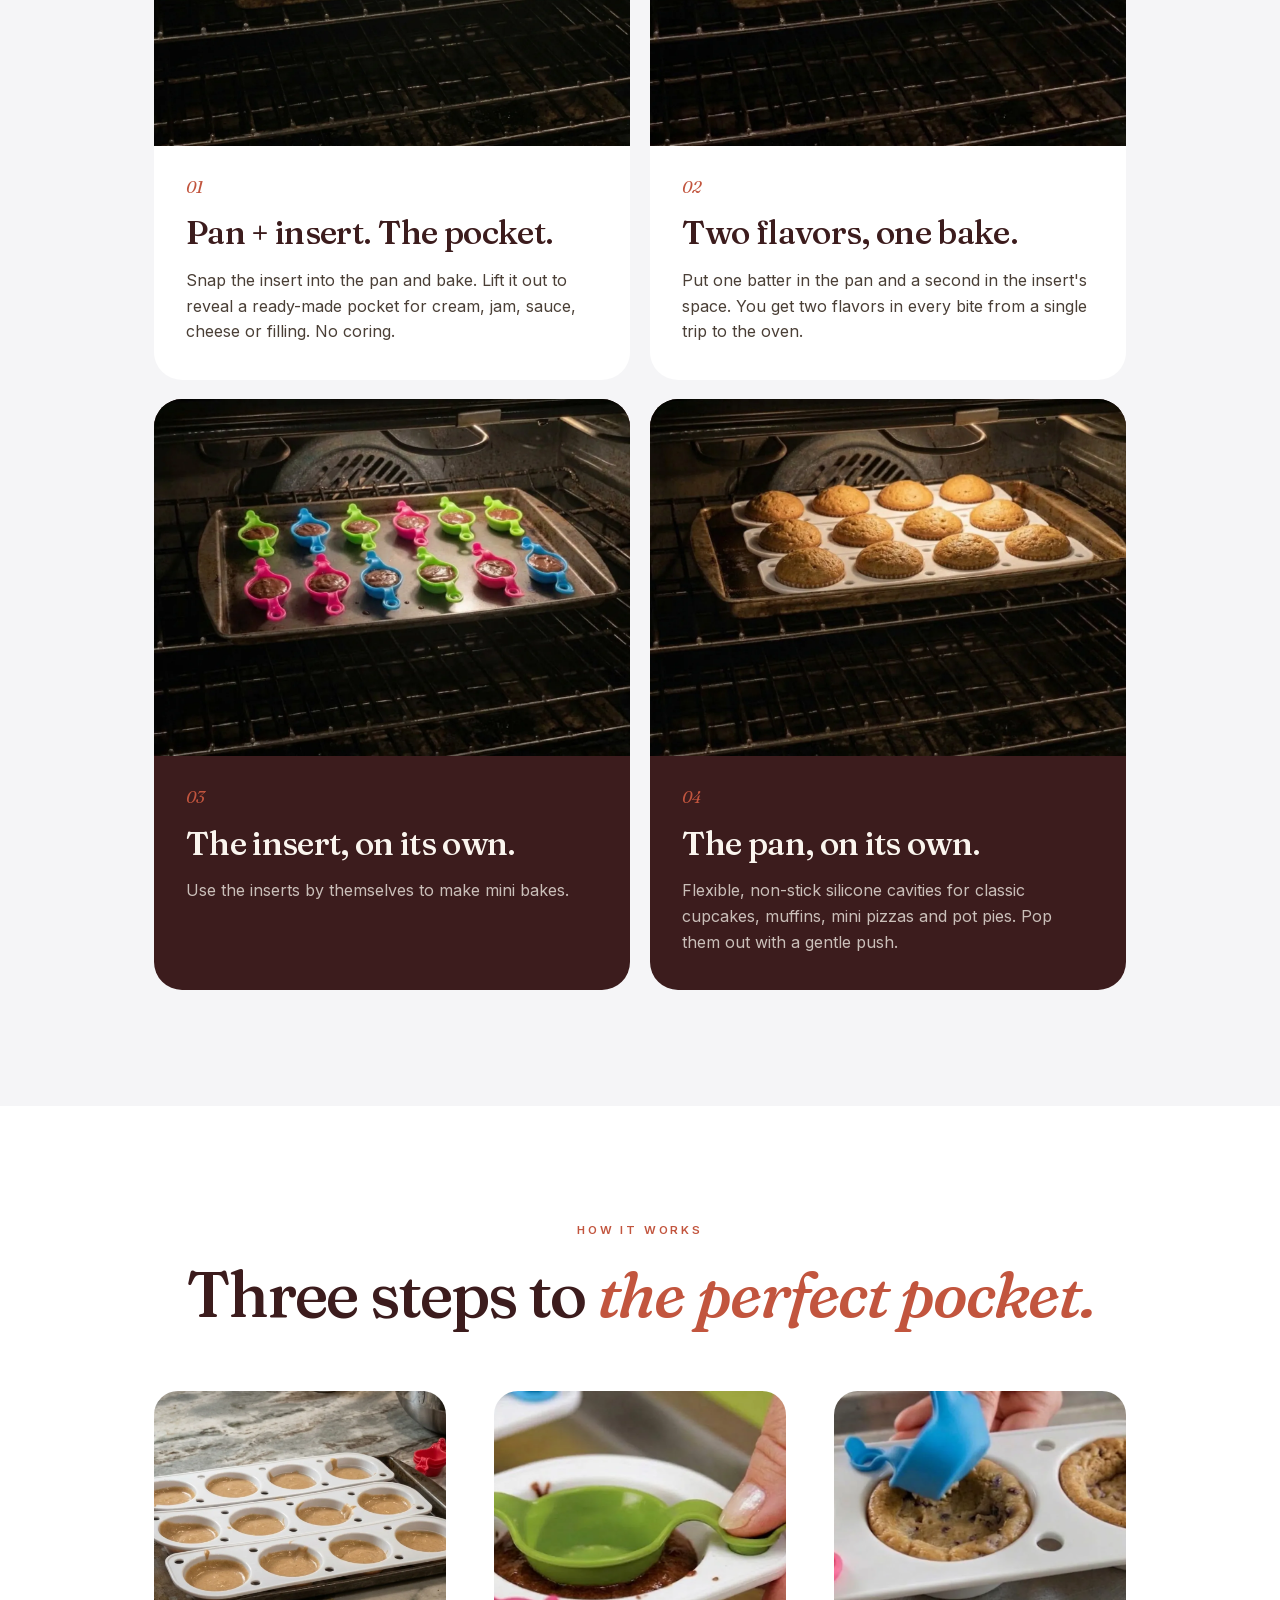
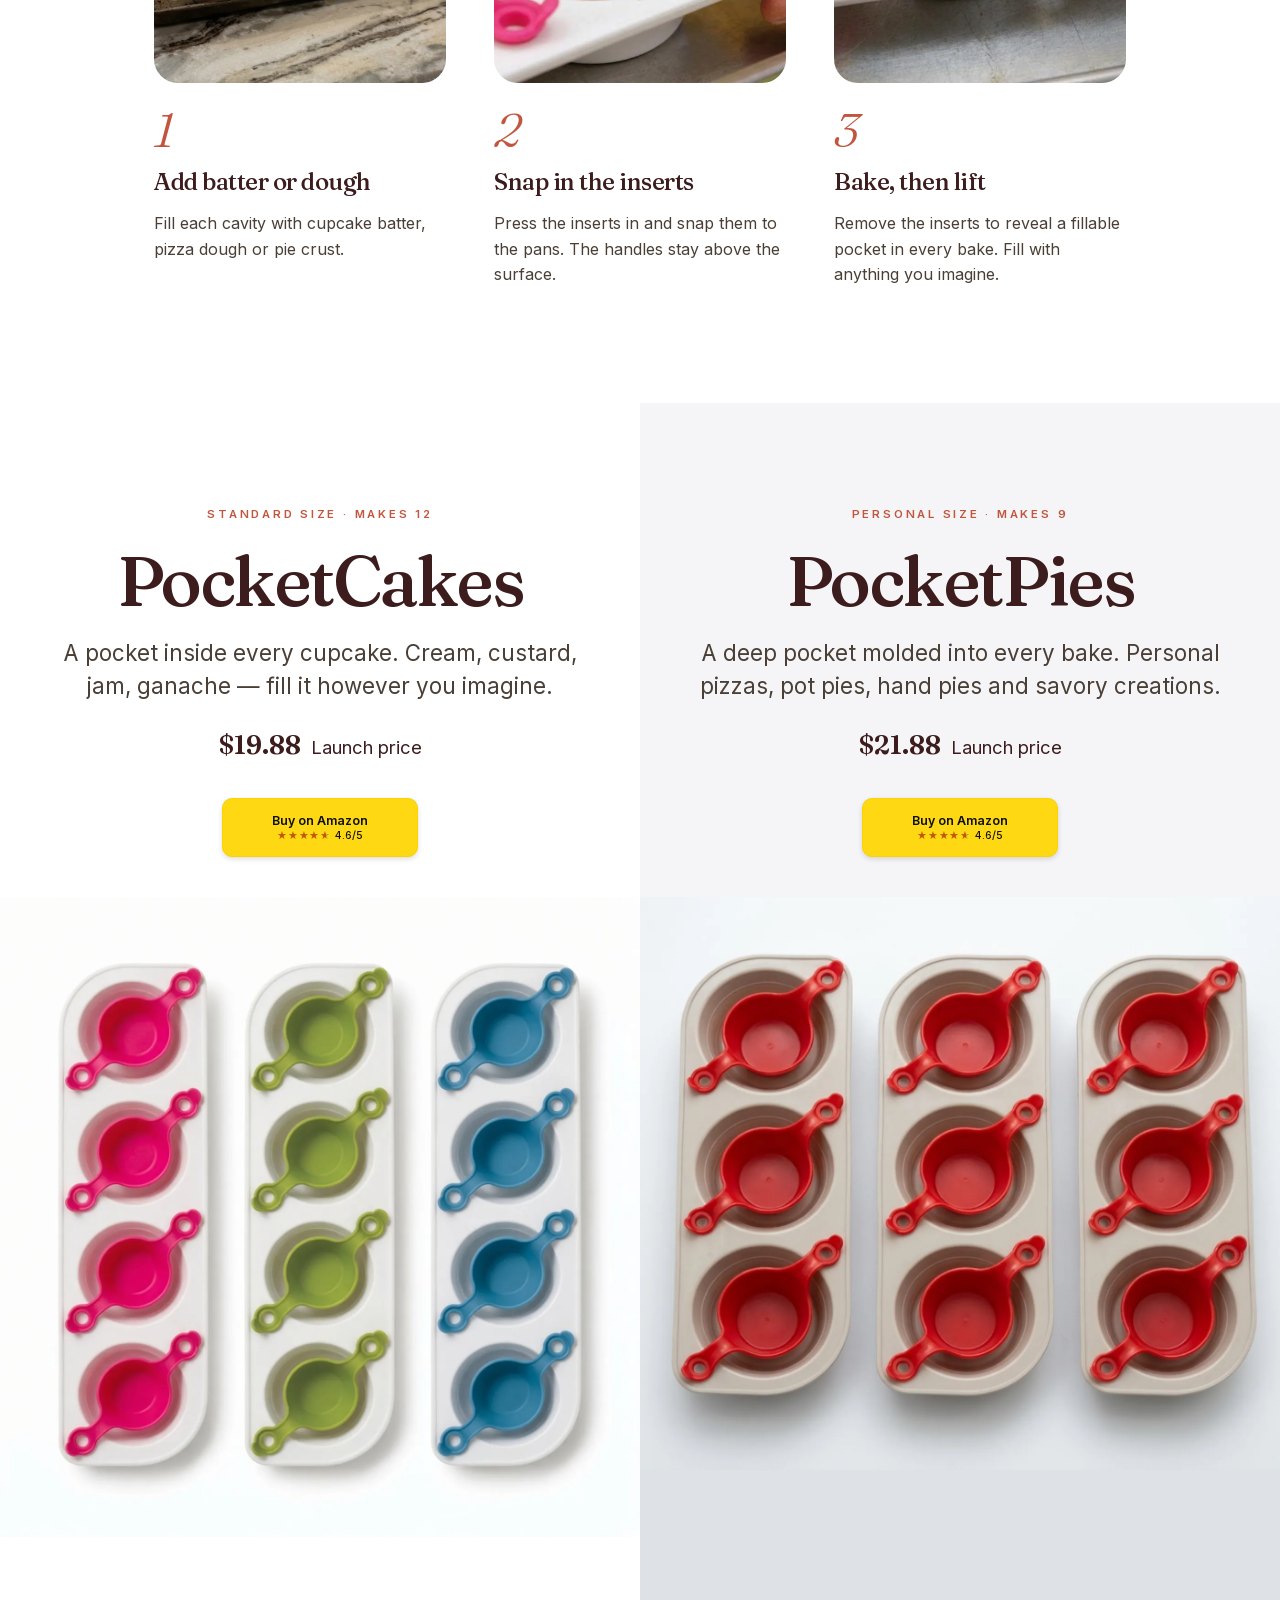
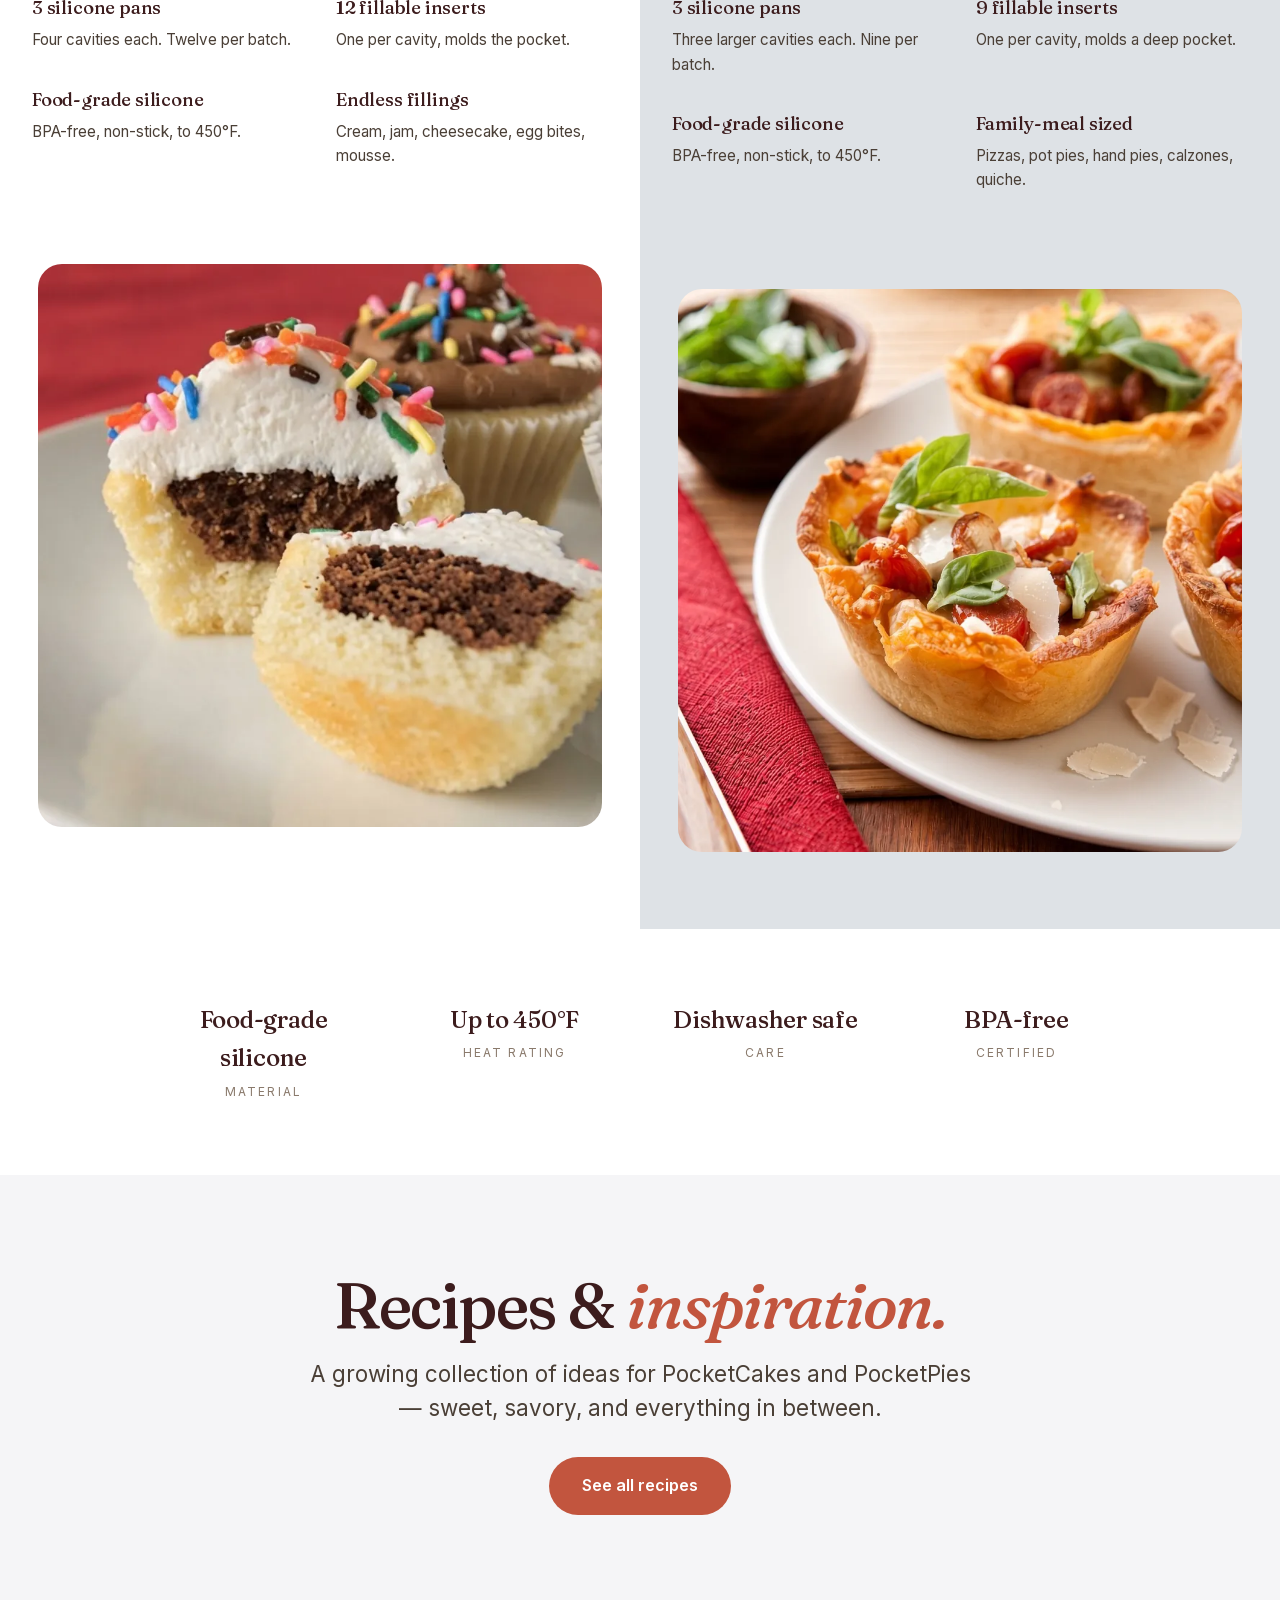
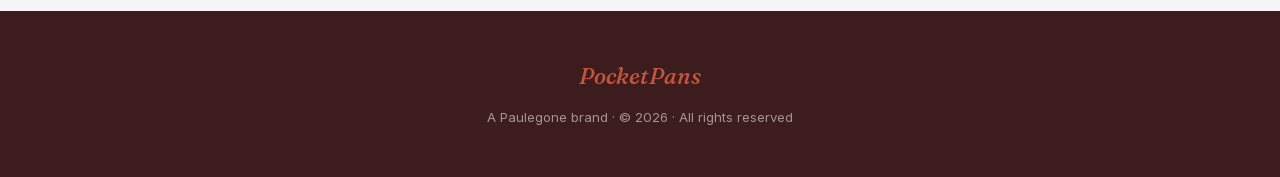
==== commit 44df5778: "Add files via upload" ====
--- a/index.html
+++ b/index.html
@@ -203,8 +203,8 @@
 .hero-intro::before, .hero-intro::after { content: ''; position: absolute; top: 0; bottom: 0; width: 50%; z-index: -1; background-size: cover; background-position: center; opacity: var(--bg-op); }
 /* Each half runs a bit past center and fades out, so the two photos crossfade at the split */
 .hero-intro::before, .hero-intro::after { width: 62%; }
-.hero-intro::before { left: 0; background-image: url(images/PocketCakes_Dual_Flavor.jpeg); transform: scaleX(-1); /* mirrored so the cupcakes sit toward the left edge; the mask is mirrored with it */ -webkit-mask-image: linear-gradient(270deg, #000 60%, transparent); mask-image: linear-gradient(270deg, #000 60%, transparent); }
-.hero-intro::after { right: 0; background-image: url(images/PocketPies_Pizza_Basil_Table.jpg); -webkit-mask-image: linear-gradient(270deg, #000 60%, transparent); mask-image: linear-gradient(270deg, #000 60%, transparent); }
+.hero-intro::before { left: 0; background-image: url(images_web/PocketCakes_Dual_Flavor.webp); transform: scaleX(-1); /* mirrored so the cupcakes sit toward the left edge; the mask is mirrored with it */ -webkit-mask-image: linear-gradient(270deg, #000 60%, transparent); mask-image: linear-gradient(270deg, #000 60%, transparent); }
+.hero-intro::after { right: 0; background-image: url(images_web/PocketPies_Pizza_Basil_Table.webp); -webkit-mask-image: linear-gradient(270deg, #000 60%, transparent); mask-image: linear-gradient(270deg, #000 60%, transparent); }
 .hero-intro .eyebrow { margin-bottom: 1rem; }
 .hero-intro .display, .hero-intro .sub { text-shadow: 0 2px 4px rgba(60,28,29,.25), 0 6px 24px rgba(60,28,29,.35); }
 /* 1:1 viewer, whole image shown, full page width (may run past the screen height) */
@@ -309,7 +309,7 @@
 
 <header>
   <div class="nav">
-    <a class="logo" href="#top" aria-label="PocketPans home"><img class="logo-full" src="images/PocketPans_Logo.png" alt="PocketPans"><img class="logo-text" src="images/PocketPans_Logo_Text.png" alt="" aria-hidden="true"></a>
+    <a class="logo" href="#top" aria-label="PocketPans home"><img class="logo-full" src="images_web/PocketPans_Logo.webp" alt="PocketPans"><img class="logo-text" src="images_web/PocketPans_Logo_Text.webp" alt="" aria-hidden="true"></a>
     <div class="nav-links">
       <a href="#how">4-in-1</a>
       <a href="#shop">Products</a>
@@ -327,13 +327,10 @@
   <p class="sub">Fillable silicone bakeware. No coring. No cutting. Just a perfect pocket in every cupcake, pizza and pie.</p>
 </section>
 
-<!-- Photos come from images/Viewer/. After adding or removing files there, run: ./build_viewer.sh
-     (it regenerates viewer-images.js). If that list is empty, the fallback slides below are shown. -->
+<!-- Photos come from images_web/Viewer/. After adding or removing files, run ./optimize_images.sh then ./build_viewer.sh
+     (it regenerates viewer-images.js). The one static slide below is shown first and until the list loads; keep it the same as the first file in that list. -->
 <section class="viewer" id="viewer" aria-label="PocketPans product photos">
-  <figure class="slide on"><img src="images/hero-cupcake.png" alt="Filled cupcake cross-section"></figure>
-  <figure class="slide"><img src="images/hero-pizza.png" alt="Deep dish pizza cross-section"></figure>
-  <figure class="slide"><img src="images/PocketCakes_Top_Detail_WT.jpg" alt="PocketCakes silicone pans and inserts"></figure>
-  <figure class="slide"><img src="images/PocketPies_Top_Detail_WT.jpg" alt="PocketPies silicone pans and inserts"></figure>
+  <figure class="slide on"><img src="images_web/Viewer/PocketPans_Inserts_Top_Filled.webp" alt="PocketPans silicone pans and inserts" fetchpriority="high"></figure>
 </section>
 <script src="viewer-images.js"></script>
 
@@ -365,7 +362,7 @@
   <div class="wrap">
     <div class="four-grid">
       <article class="mode">
-        <div class="mode-img"><img src="images/PocketCakes_Oven_Cups.jpeg" alt="Pan and insert baked together, leaving a pocket" loading="lazy"></div>
+        <div class="mode-img"><img src="images_web/PocketCakes_Oven_Cups.webp" alt="Pan and insert baked together, leaving a pocket" loading="lazy"></div>
         <div class="mode-copy">
           <span class="mode-num">01</span>
           <h3>Pan + insert. The pocket.</h3>
@@ -373,7 +370,7 @@
         </div>
       </article>
       <article class="mode">
-        <div class="mode-img"><img src="images/PocketCakes_Oven_Double_Baked.jpeg" alt="Two flavors baked in one pan" loading="lazy"></div>
+        <div class="mode-img"><img src="images_web/PocketCakes_Oven_Double_Baked.webp" alt="Two flavors baked in one pan" loading="lazy"></div>
         <div class="mode-copy">
           <span class="mode-num">02</span>
           <h3>Two flavors, one bake.</h3>
@@ -381,7 +378,7 @@
         </div>
       </article>
       <article class="mode dark">
-        <div class="mode-img"><img src="images/PocketCakes_Oven_Inserts_Filled.jpeg" alt="Silicone inserts used on their own" loading="lazy"></div>
+        <div class="mode-img"><img src="images_web/PocketCakes_Oven_Inserts_Filled.webp" alt="Silicone inserts used on their own" loading="lazy"></div>
         <div class="mode-copy">
           <span class="mode-num">03</span>
           <h3>The insert, on its own.</h3>
@@ -389,7 +386,7 @@
         </div>
       </article>
       <article class="mode dark">
-        <div class="mode-img"><img src="images/PocketCakes_Oven_Full.jpeg" alt="Silicone pan used on its own" loading="lazy"></div>
+        <div class="mode-img"><img src="images_web/PocketCakes_Oven_Full.webp" alt="Silicone pan used on its own" loading="lazy"></div>
         <div class="mode-copy">
           <span class="mode-num">04</span>
           <h3>The pan, on its own.</h3>
@@ -408,9 +405,9 @@
       <h2 class="h2">Three steps to <em>the perfect pocket.</em></h2>
     </div>
     <div class="steps">
-      <div class="step"><div class="step-img"><img src="images/PocketCakes_Batter.jpeg" alt="Batter in the silicone pan" loading="lazy"></div><div class="n">1</div><h3>Add batter or dough</h3><p>Fill each cavity with cupcake batter, pizza dough or pie crust.</p></div>
-      <div class="step"><div class="step-img"><img src="images/PocketCakes_Snap_Filled.jpeg" alt="Inserts snapped into the filled pan" loading="lazy"></div><div class="n">2</div><h3>Snap in the inserts</h3><p>Press the inserts in and snap them to the pans. The handles stay above the surface.</p></div>
-      <div class="step"><div class="step-img"><img src="images/PocketCakes_Insert_Pull_Cookie.jpeg" alt="Pulling an insert out to reveal the pocket" loading="lazy"></div><div class="n">3</div><h3>Bake, then lift</h3><p>Remove the inserts to reveal a fillable pocket in every bake. Fill with anything you imagine.</p></div>
+      <div class="step"><div class="step-img"><img src="images_web/PocketCakes_Batter.webp" alt="Batter in the silicone pan" loading="lazy"></div><div class="n">1</div><h3>Add batter or dough</h3><p>Fill each cavity with cupcake batter, pizza dough or pie crust.</p></div>
+      <div class="step"><div class="step-img"><img src="images_web/PocketCakes_Snap_Filled.webp" alt="Inserts snapped into the filled pan" loading="lazy"></div><div class="n">2</div><h3>Snap in the inserts</h3><p>Press the inserts in and snap them to the pans. The handles stay above the surface.</p></div>
+      <div class="step"><div class="step-img"><img src="images_web/PocketCakes_Insert_Pull_Cookie.webp" alt="Pulling an insert out to reveal the pocket" loading="lazy"></div><div class="n">3</div><h3>Bake, then lift</h3><p>Remove the inserts to reveal a fillable pocket in every bake. Fill with anything you imagine.</p></div>
     </div>
   </div>
 </section>
@@ -429,7 +426,7 @@
     </div>
   </div>
   <!-- Full-bleed studio shot: replace src with your new white-studio photo -->
-  <img class="bleed" src="images/PocketCakes_Studio_Top.jpg" alt="PocketCakes silicone baking pans and inserts" loading="lazy">
+  <img class="bleed" src="images_web/PocketCakes_Studio_Top.webp" alt="PocketCakes silicone baking pans and inserts" loading="lazy">
   <div class="wrap">
     <div class="includes">
       <div class="inc"><b>3 silicone pans</b><span>Four cavities each. Twelve per batch.</span></div>
@@ -438,7 +435,7 @@
       <div class="inc"><b>Endless fillings</b><span>Cream, jam, cheesecake, egg bites, mousse.</span></div>
     </div>
   </div>
-  <div class="product-photo"><img src="images/PocketCakes_Dual_Flavor.jpeg" alt="PocketCakes with two flavors baked in one pan" loading="lazy"></div>
+  <div class="product-photo"><img src="images_web/PocketCakes_Dual_Flavor.webp" alt="PocketCakes with two flavors baked in one pan" loading="lazy"></div>
 </section>
 
 <!-- ═══ POCKETPIES ═══ -->
@@ -453,7 +450,7 @@
       <a class="btn btn-primary amz" href="https://www.amazon.com/dp/B0GPR6FM7M?maas=maas_adg_4F377C063B34EE9C27E82B6C053E6EB6_afap_abs&ref_=aa_maas&tag=maas" target="_blank" rel="noopener" aria-label="Buy on Amazon, rated 4.6 out of 5 stars from 23 reviews"><span class="amz-t">Buy on Amazon</span><span class="amz-r"><span class="amz-stars" aria-hidden="true">★★★★★</span>4.6/5</span></a>
     </div>
   </div>
-  <img class="bleed" src="images/PocketPies_Studio_Top.jpeg" alt="PocketPies silicone baking pans and inserts" loading="lazy">
+  <img class="bleed" src="images_web/PocketPies_Studio_Top.webp" alt="PocketPies silicone baking pans and inserts" loading="lazy">
   <div class="pies-lower">
   <div class="bleed-gap" aria-hidden="true"></div>
   <div class="wrap">
@@ -464,7 +461,7 @@
       <div class="inc"><b>Family-meal sized</b><span>Pizzas, pot pies, hand pies, calzones, quiche.</span></div>
     </div>
   </div>
-  <div class="product-photo"><img src="images/PocketPies_Pizza_Basil_Table.jpg" alt="PocketPies personal pizza with basil on a table" loading="lazy"></div>
+  <div class="product-photo"><img src="images_web/PocketPies_Pizza_Basil_Table.webp" alt="PocketPies personal pizza with basil on a table" loading="lazy"></div>
   </div>
 </section>
 
@@ -479,8 +476,8 @@
     <p class="sub">PocketCakes for cupcakes and muffins. PocketPies for pizzas and pot pies. Same fillable system.</p>
   </div>
   <div class="compare" id="compare">
-    <img src="images/hero-pizza.png" alt="Deep dish pizza cross-section" loading="lazy">
-    <img class="top" id="cmp-top" src="images/hero-cupcake.png" alt="Filled cupcake cross-section" loading="lazy">
+    <img src="images_web/hero-pizza.webp" alt="Deep dish pizza cross-section" loading="lazy">
+    <img class="top" id="cmp-top" src="images_web/hero-cupcake.webp" alt="Filled cupcake cross-section" loading="lazy">
     <div class="line" id="cmp-line"><div class="knob">‹›</div></div>
     <span class="tag l">PocketCakes</span><span class="tag r">PocketPies</span>
     <input type="range" min="0" max="100" value="50" id="cmp-range" aria-label="Compare PocketCakes and PocketPies">
@@ -521,11 +518,13 @@
   var viewer = document.getElementById('viewer');
   var list = window.VIEWER_IMAGES || [];
   if (list.length) {
-    viewer.innerHTML = '';
+    var first = viewer.querySelector('.slide img');
+    var keep = first && first.getAttribute('src') === list[0];
+    if (!keep) viewer.innerHTML = '';
     list.forEach(function (src, i) {
+      if (keep && i === 0) return;
       var f = document.createElement('figure'); f.className = 'slide';
       var im = new Image(); im.src = src; im.alt = 'PocketPans photo ' + (i + 1);
-      if (i > 1) im.loading = 'lazy';
       f.appendChild(im); viewer.appendChild(f);
     });
   }
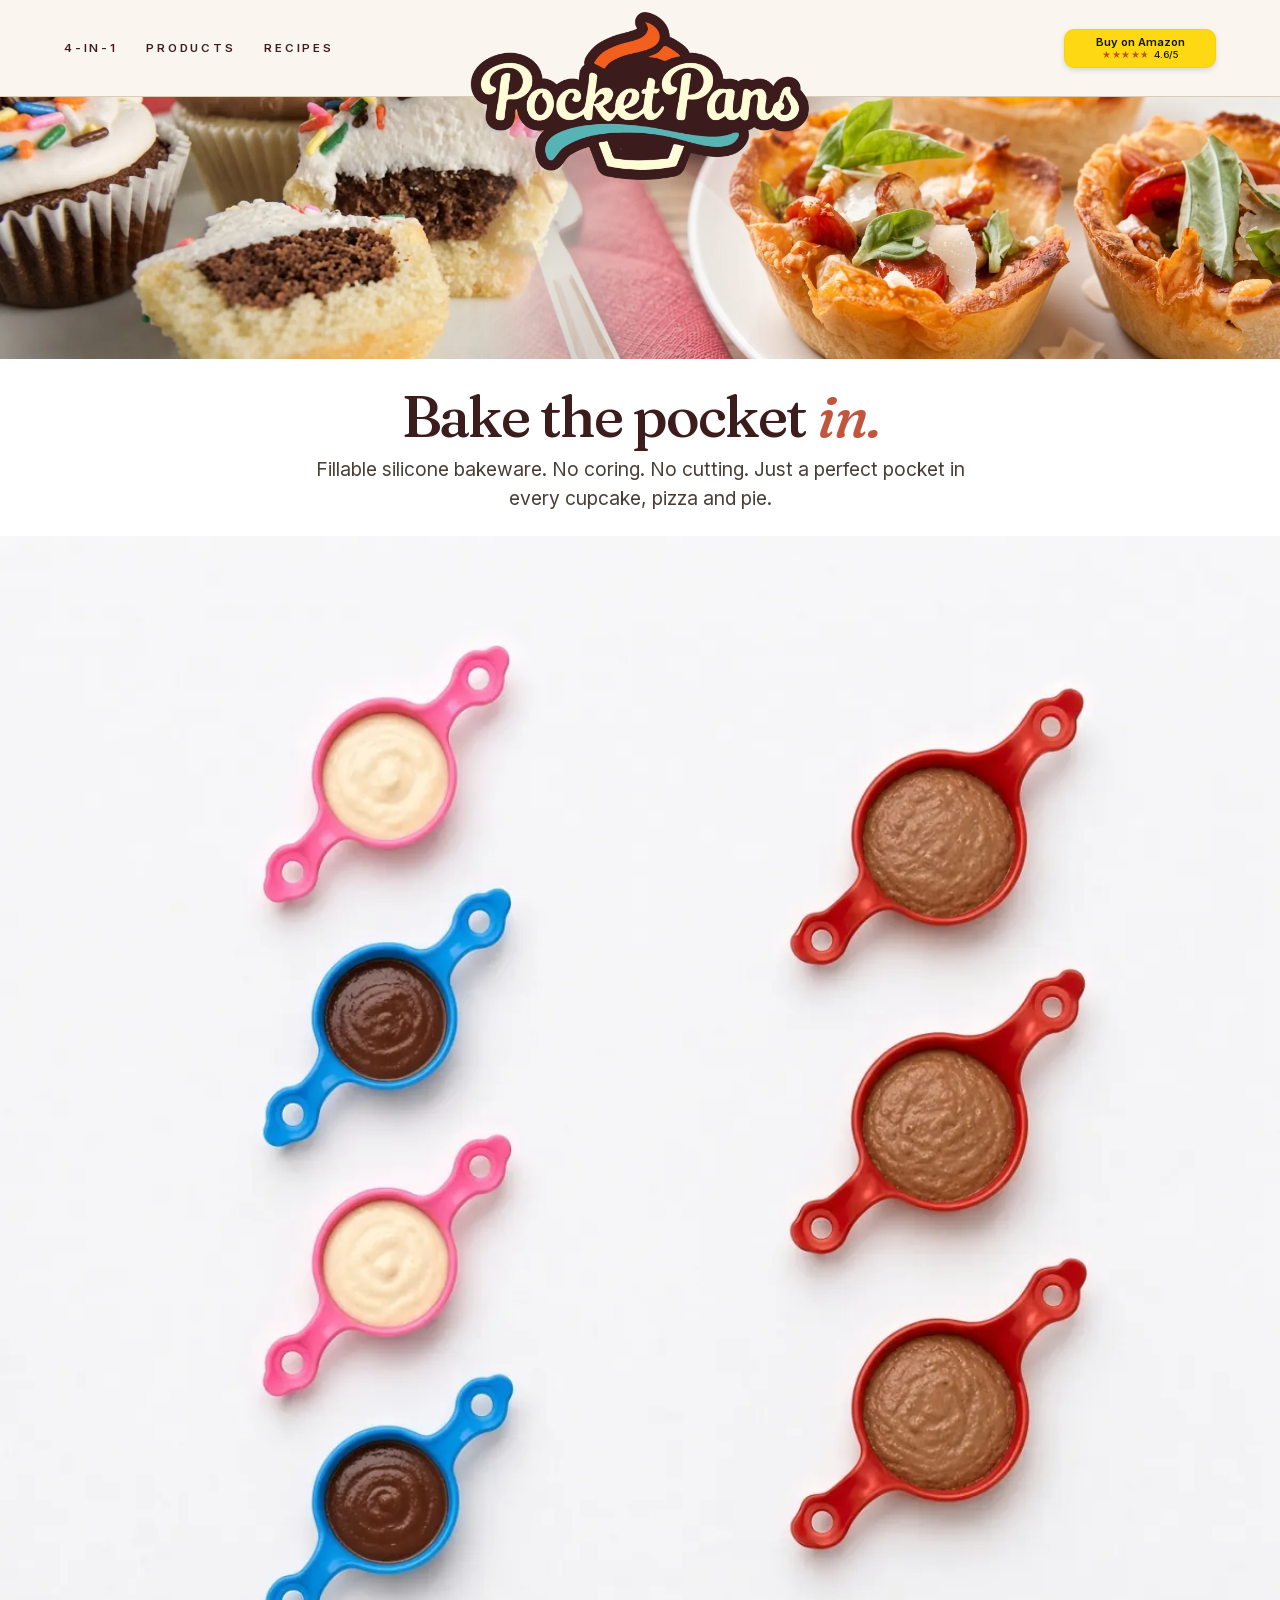
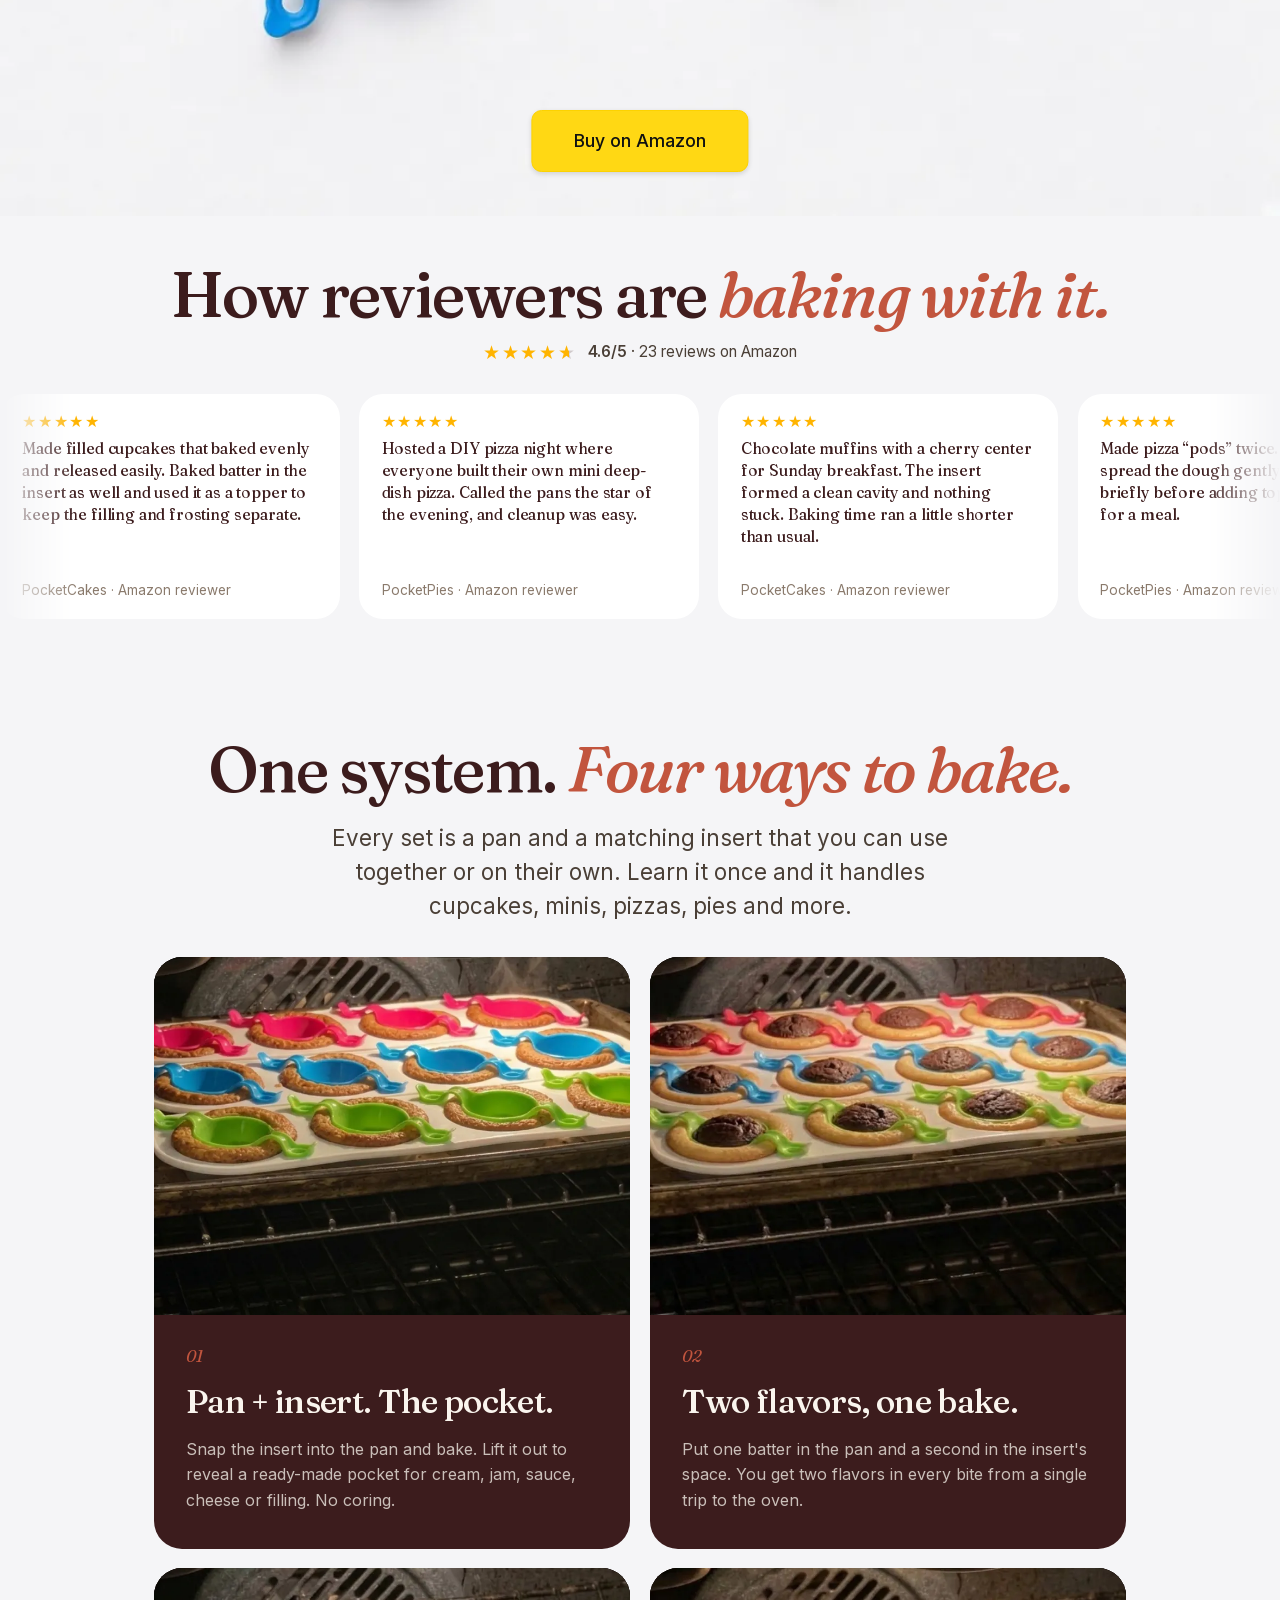
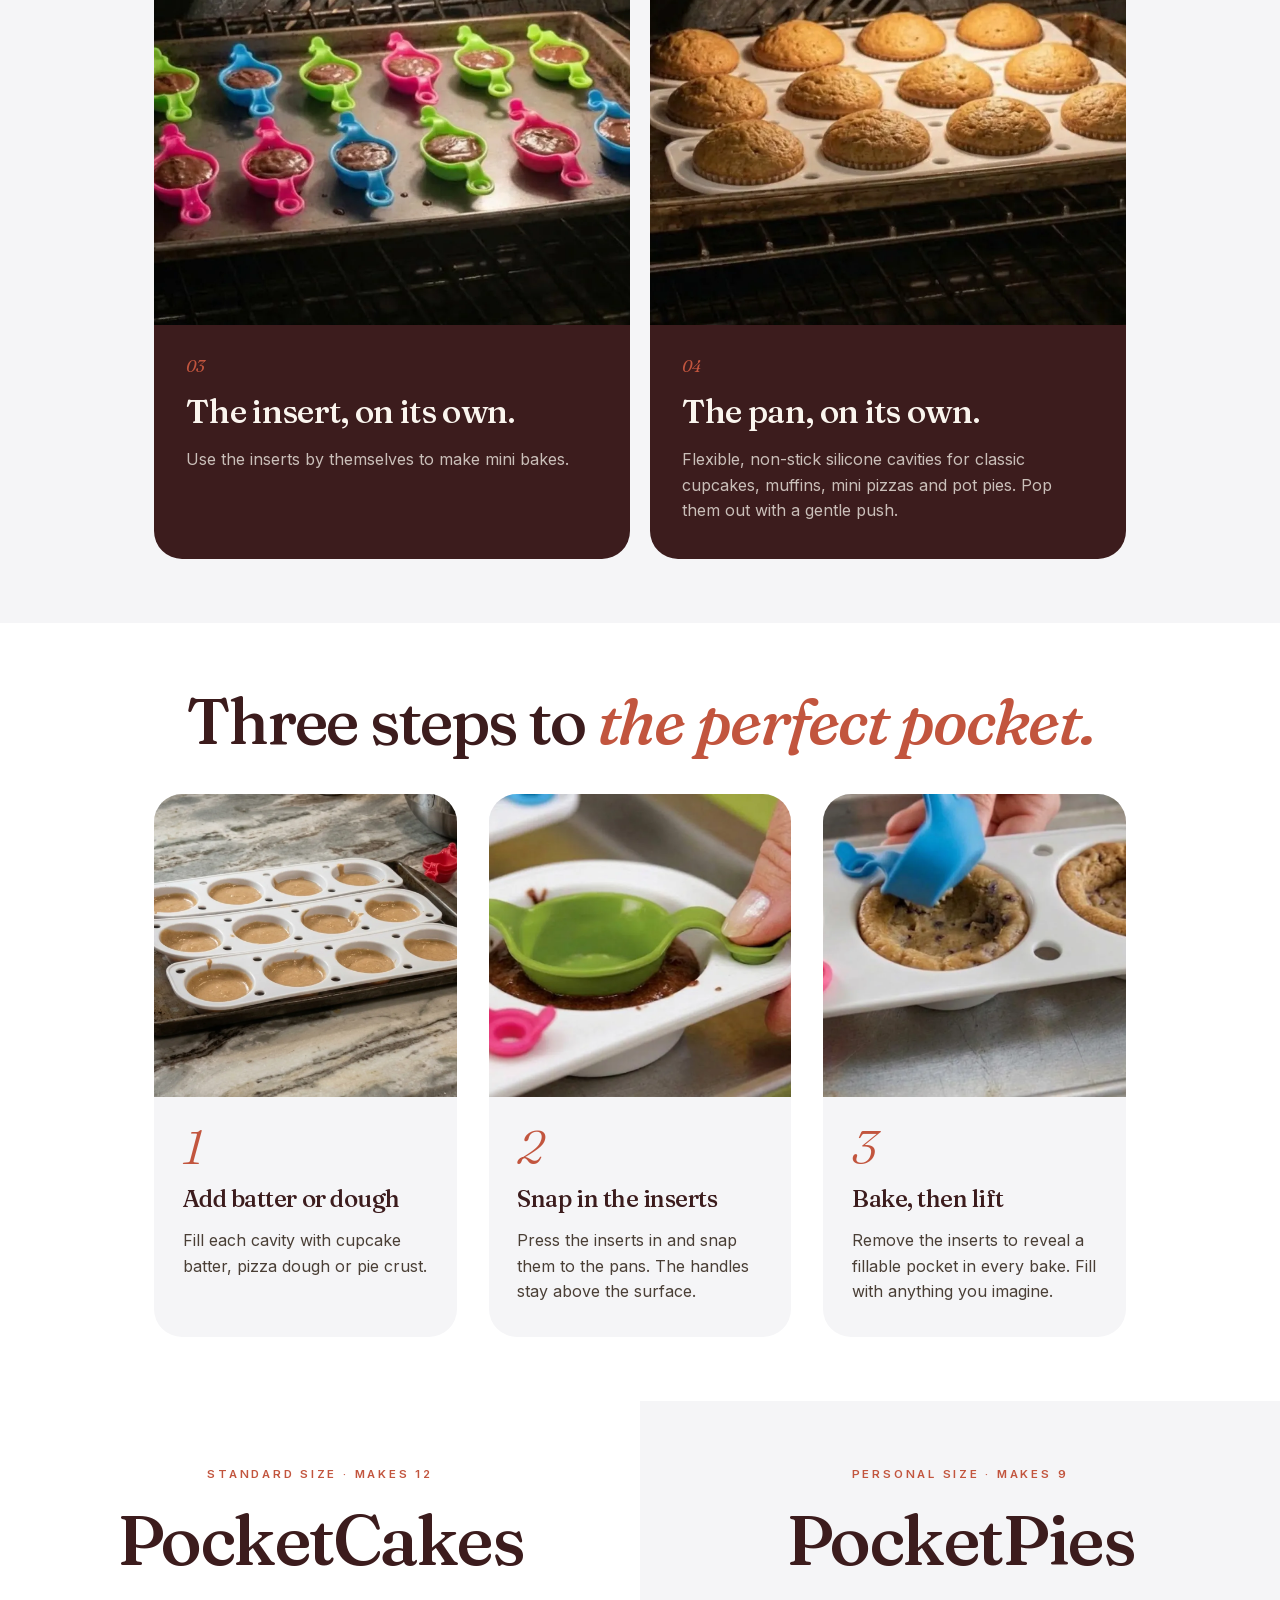
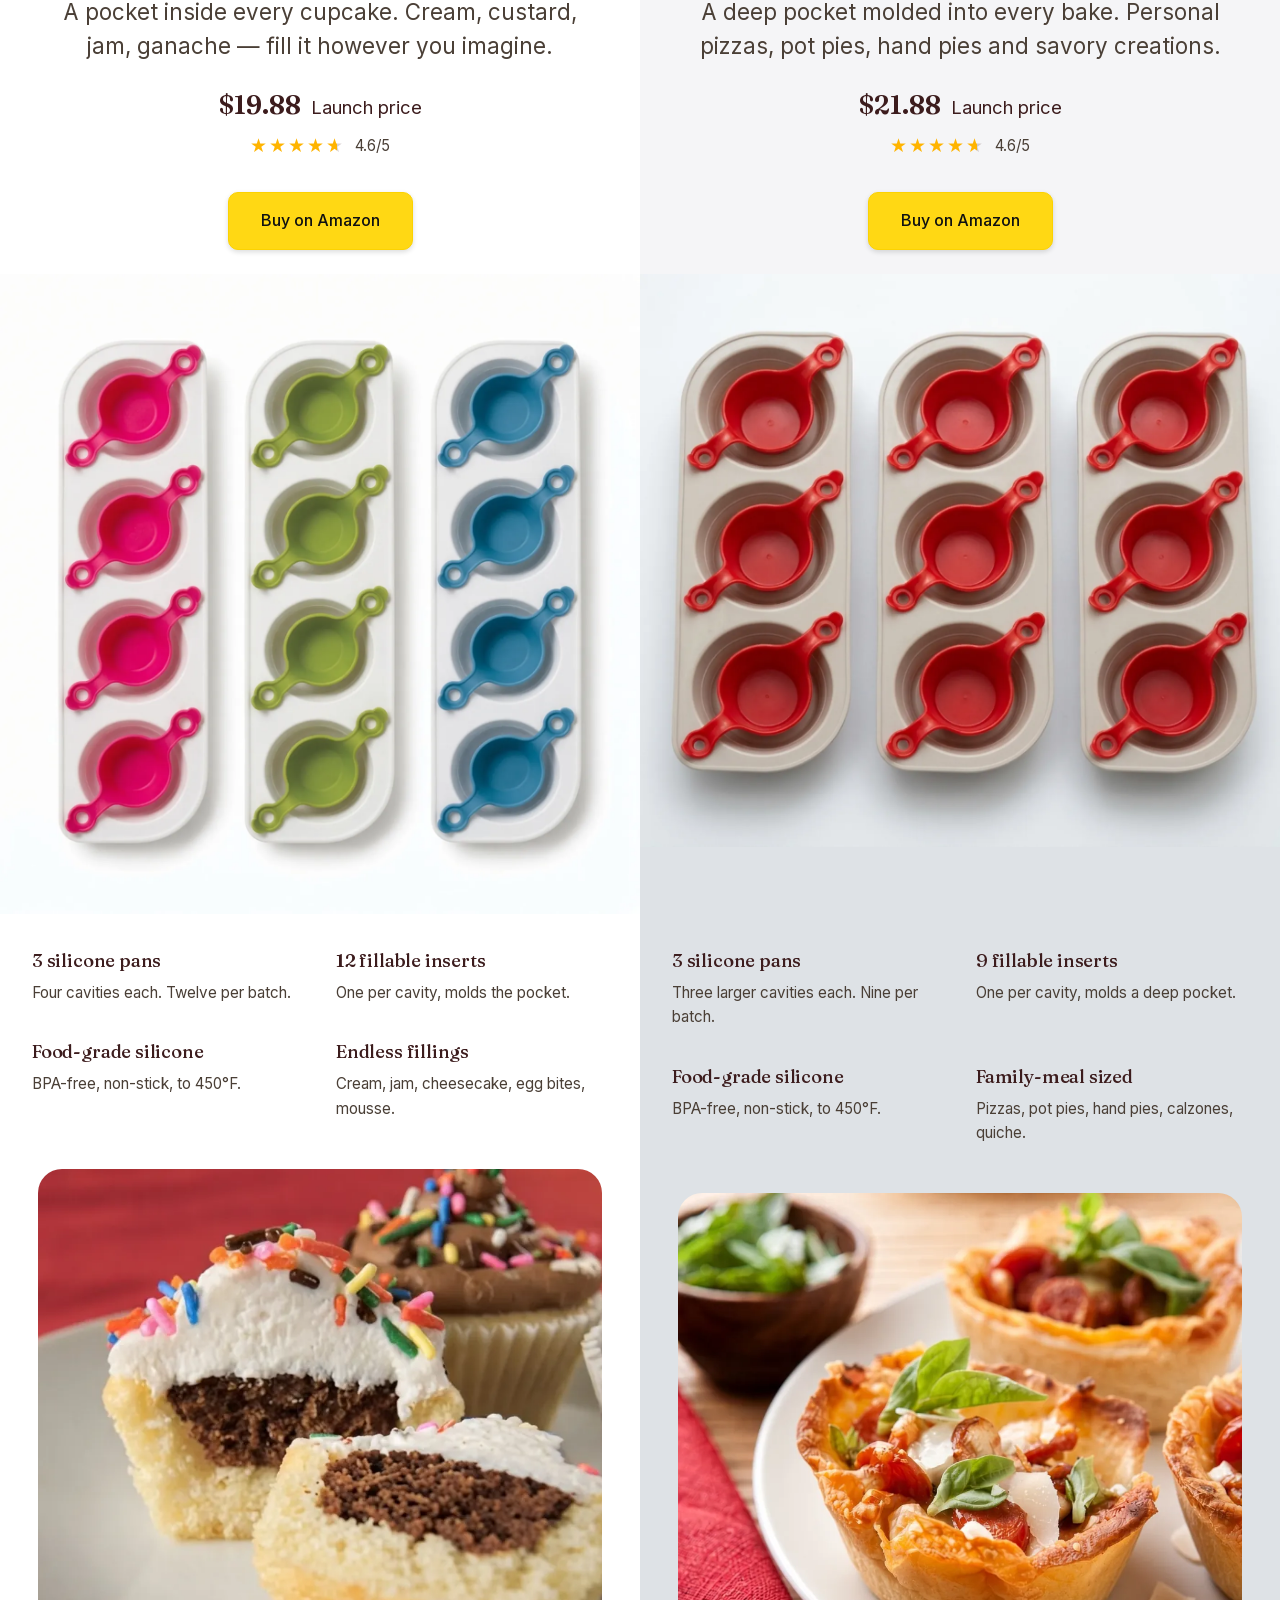
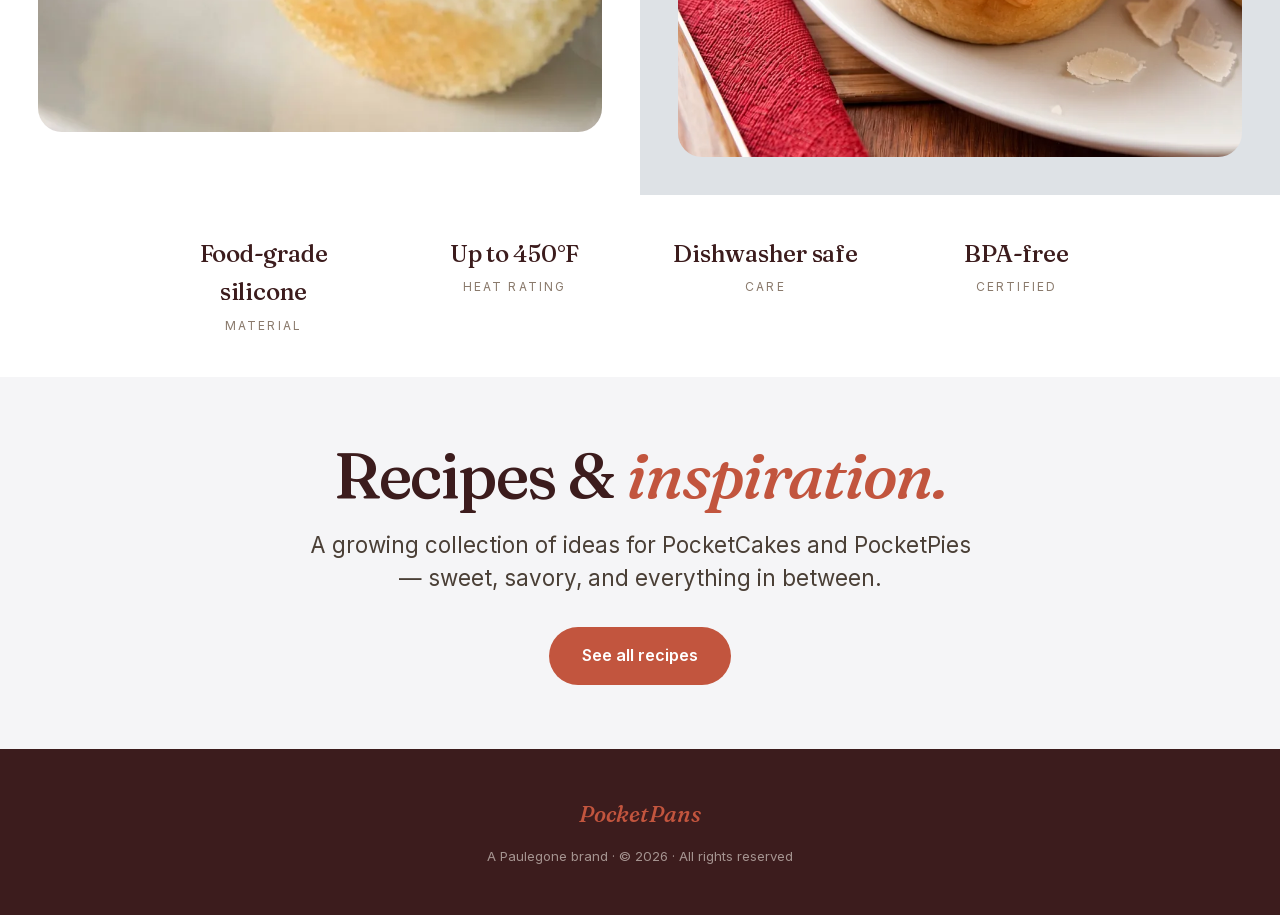
==== commit d2194029: "Add files via upload" ====
--- a/index.html
+++ b/index.html
@@ -164,7 +164,6 @@
 a.amz .amz-r { font-size: .66em; font-weight: 500; display: inline-flex; align-items: center; gap: .4em; }
 .amz-stars { letter-spacing: .06em; background: linear-gradient(90deg, #C45500 92%, rgba(15,17,17,.28) 92%); -webkit-background-clip: text; background-clip: text; -webkit-text-fill-color: transparent; }
 .nav-cta.amz { height: 39px; min-width: 9.5rem; }
-.btn.amz { height: 59px; min-width: 12.2rem; }
 @media (max-width: 767px) { .nav-cta.amz { height: 30px; min-width: 7.2rem; } .nav-cta.amz .amz-t { font-size: .8em; } .nav-cta.amz .amz-r { font-size: .72em; } }
 body { background: var(--white); overflow-x: hidden; -webkit-font-smoothing: antialiased; }
 .wrap { max-width: 1100px; margin: 0 auto; padding: 0 5%; }
@@ -198,7 +197,7 @@
 .cta-row { display: flex; gap: 1rem; justify-content: center; align-items: center; flex-wrap: wrap; margin-top: 2rem; }
 
 /* ─── HERO ─── */
-.hero-intro { --bg-op: .5; position: relative; isolation: isolate; padding: calc(var(--hang) + 2.5rem) 5% 2.5rem; text-align: center; background: var(--white); }
+.hero-intro { --bg-op: 1; position: relative; isolation: isolate; height: calc(var(--hang) + clamp(90px, 14vw, 200px)); background: var(--white); }
 /* Split background: PocketCakes left | PocketPies right (opacity set by --bg-op) */
 .hero-intro::before, .hero-intro::after { content: ''; position: absolute; top: 0; bottom: 0; width: 50%; z-index: -1; background-size: cover; background-position: center; opacity: var(--bg-op); }
 /* Each half runs a bit past center and fades out, so the two photos crossfade at the split */
@@ -206,33 +205,42 @@
 .hero-intro::before { left: 0; background-image: url(images_web/PocketCakes_Dual_Flavor.webp); transform: scaleX(-1); /* mirrored so the cupcakes sit toward the left edge; the mask is mirrored with it */ -webkit-mask-image: linear-gradient(270deg, #000 60%, transparent); mask-image: linear-gradient(270deg, #000 60%, transparent); }
 .hero-intro::after { right: 0; background-image: url(images_web/PocketPies_Pizza_Basil_Table.webp); -webkit-mask-image: linear-gradient(270deg, #000 60%, transparent); mask-image: linear-gradient(270deg, #000 60%, transparent); }
 .hero-intro .eyebrow { margin-bottom: 1rem; }
-.hero-intro .display, .hero-intro .sub { text-shadow: 0 2px 4px rgba(60,28,29,.25), 0 6px 24px rgba(60,28,29,.35); }
+/* Thin text section between the photo band and the viewer */
+.intro-text { background: var(--white); text-align: center; padding: clamp(1.1rem, 2.5vw, 1.8rem) 5% clamp(1rem, 2vw, 1.5rem); }
+.intro-text .display { font-size: clamp(2rem, 4.8vw, 3.6rem); }
+.intro-text .sub { margin-top: .5rem; font-size: clamp(.95rem, 1.5vw, 1.2rem); }
 /* 1:1 viewer, whole image shown, full page width (may run past the screen height) */
+.viewer-wrap { position: relative; }
+.viewer-buy { position: absolute; left: 50%; bottom: clamp(1.25rem, 4vw, 2.75rem); transform: translateX(-50%); z-index: 5; font-size: 1.1rem; padding: 1rem 2.6rem; white-space: nowrap; box-shadow: 0 6px 24px rgba(60,28,29,.3); }
+a.viewer-buy:hover { transform: translateX(-50%); }
 .viewer { position: relative; width: 100%; aspect-ratio: 1 / 1; background: #fff; overflow: hidden; }
 .viewer .slide { position: absolute; inset: 0; opacity: 0; }
 .viewer .slide.on { opacity: 1; }
 .viewer .slide img { width: 100%; height: 100%; object-fit: contain; display: block; }
 
 /* ─── 4-IN-1 ─── */
-.cta-band { background: var(--ink); color: var(--cream); padding: clamp(4rem, 9vw, 7.5rem) 5%; text-align: center; }
-.cta-band .eyebrow { color: #e8866f; }
-.cta-band .h2 { color: var(--cream); max-width: 900px; margin: 0 auto; }
-.cta-band .h2 em { color: #e8866f; }
-.cta-band .sub { color: rgba(250,245,238,.75); }
-.cta-rating { display: inline-flex; align-items: center; gap: .7rem; margin-top: 2rem; font-size: .95rem; color: rgba(250,245,238,.85); }
-.stars { --pct: 92%; font-size: 1.35rem; letter-spacing: .12em; line-height: 1; background: linear-gradient(90deg, #FFB400 var(--pct), rgba(250,245,238,.3) var(--pct)); -webkit-background-clip: text; background-clip: text; -webkit-text-fill-color: transparent; color: transparent; }
-.cta-points { list-style: none; display: grid; grid-template-columns: repeat(4, 1fr); gap: 1.5rem; max-width: 1100px; margin: 3rem auto 0; padding: 0; }
-.cta-points li { border-top: 1px solid rgba(250,245,238,.25); padding-top: 1.1rem; text-align: left; }
-.cta-points b { display: block; font-family: 'Fraunces', serif; font-weight: 500; font-size: 1.3rem; letter-spacing: -.01em; margin-bottom: .3rem; }
-.cta-points span { color: rgba(250,245,238,.7); font-size: .95rem; }
-.cta-buy { margin-top: 3rem; display: flex; flex-direction: column; align-items: center; gap: 1rem; }
-.cta-buy .btn { font-size: 1.15rem; padding: 1.1rem 3rem; }
-.cta-price { color: rgba(250,245,238,.75); font-size: .95rem; }
-.cta-price b { color: var(--cream); font-family: 'Fraunces', serif; font-weight: 600; }
-.four { background: var(--gray-bg); padding: clamp(4rem, 9vw, 8rem) 0; }
-.four-grid { display: grid; grid-template-columns: 1fr 1fr; gap: 1.2rem; margin-top: 3.5rem; }
+.reviews { background: var(--gray-bg); padding: clamp(1.75rem, 3.5vw, 2.75rem) 0; overflow: hidden; }
+.reviews .rev-head { text-align: center; padding: 0 5%; }
+.reviews .rev-meta { margin-top: .8rem; display: inline-flex; align-items: center; gap: .7rem; color: var(--ink-soft); font-size: .95rem; }
+.rev-stars { font-size: 1.2rem; letter-spacing: .1em; line-height: 1; background: linear-gradient(90deg, #FFB400 var(--pct, 92%), rgba(60,28,29,.2) var(--pct, 92%)); -webkit-background-clip: text; background-clip: text; -webkit-text-fill-color: transparent; }
+.rev-viewport { margin-top: 1.2rem; -webkit-mask-image: linear-gradient(90deg, transparent, #000 6%, #000 94%, transparent); mask-image: linear-gradient(90deg, transparent, #000 6%, #000 94%, transparent); }
+.rev-track { display: flex; gap: 1.2rem; width: max-content; padding: .5rem 0; animation: rev-scroll var(--rev-dur, 60s) linear infinite; }
+.rev-viewport:hover .rev-track, .rev-viewport:focus-within .rev-track { animation-play-state: paused; }
+@keyframes rev-scroll { to { transform: translateX(var(--rev-shift, -50%)); } }
+.rev-card { width: min(340px, 78vw); flex: none; background: #fff; border-radius: 24px; padding: 1.2rem 1.4rem 1.1rem; display: flex; flex-direction: column; gap: .6rem; }
+.rev-card .rev-stars { font-size: 1rem; align-self: flex-start; }
+.rev-card p { font-family: 'Fraunces', serif; font-size: .98rem; line-height: 1.4; letter-spacing: -.01em; }
+.rev-card cite { font-style: normal; font-size: .85rem; color: var(--warm-gray); margin-top: auto; }
+@media (prefers-reduced-motion: reduce) {
+  .rev-viewport { -webkit-mask-image: none; mask-image: none; overflow-x: auto; scroll-snap-type: x proximity; padding: 0 5%; }
+  .rev-track { animation: none; }
+  .rev-card { scroll-snap-align: start; }
+  .rev-card[aria-hidden="true"] { display: none; }
+}
+.four { background: var(--gray-bg); padding: clamp(2.5rem, 5vw, 4.5rem) 0; }
+.four-grid { display: grid; grid-template-columns: 1fr 1fr; gap: 1.2rem; margin-top: 2.2rem; }
 .mode { background: #fff; border-radius: 28px; overflow: hidden; display: flex; flex-direction: column; }
-.mode-img { aspect-ratio: 4/3; background: #fff; }
+.mode-img { aspect-ratio: 4/3; background: #fff; overflow: hidden; }
 .mode-img img { width: 100%; height: 100%; object-fit: cover; display: block; }
 .mode-copy { padding: 1.8rem 2rem 2.2rem; }
 .mode-num { font-family: 'Fraunces', serif; font-style: italic; color: var(--terracotta); font-size: 1rem; }
@@ -243,10 +251,12 @@
 .mode.dark .mode-img { background: #000; }
 
 /* ─── HOW IT WORKS ─── */
-.how { padding: clamp(4rem, 9vw, 8rem) 0; background: #fff; }
-.steps { display: grid; grid-template-columns: repeat(3, 1fr); gap: 3rem; margin-top: 4rem; }
-.step-img { aspect-ratio: 1/1; border-radius: 24px; overflow: hidden; background: var(--gray-bg); margin-bottom: 1.4rem; }
+.how { padding: clamp(2.5rem, 5vw, 4.5rem) 0; background: #fff; }
+.steps { display: grid; grid-template-columns: repeat(3, 1fr); gap: 2rem; margin-top: 2.5rem; }
+.step { background: var(--gray-bg); border-radius: 28px; overflow: hidden; }
+.step-img { aspect-ratio: 1 / 1; overflow: hidden; }
 .step-img img { width: 100%; height: 100%; object-fit: cover; display: block; }
+.step-body { padding: 1.6rem 1.8rem 2rem; }
 .step .n { font-family: 'Fraunces', serif; font-style: italic; font-weight: 300; font-size: 3rem; line-height: 1; color: var(--terracotta); }
 .step h3 { font-family: 'Fraunces', serif; font-weight: 500; font-size: 1.5rem; margin: .6rem 0; letter-spacing: -.02em; }
 .step p { color: var(--ink-soft); }
@@ -254,7 +264,8 @@
 /* ─── FULL-BLEED PRODUCT ─── */
 .product { position: relative; background: #fff; }
 .product.alt { background: var(--gray-bg); }
-.product-head { padding: clamp(4rem, 8vw, 7rem) 5% 2.5rem; text-align: center; }
+.product-head { padding: clamp(2.5rem, 5vw, 4rem) 5% 1.5rem; text-align: center; }
+.price-rating { display: inline-flex; align-items: center; gap: .6rem; margin-top: .5rem; font-size: .95rem; color: var(--ink-soft); }
 .product-head .price { font-size: 1.15rem; margin-top: 1.4rem; color: var(--ink); }
 .product-head .price b { font-family: 'Fraunces', serif; font-size: 1.6rem; font-weight: 600; }
 .products { scroll-margin-top: 80px; display: grid; grid-template-columns: 1fr 1fr; }
@@ -265,9 +276,9 @@
 #pizza-section { display: flex; flex-direction: column; }
 .pies-lower { flex: 1; display: flow-root; background: #dee2e6; } /* matches the bottom edge of PocketPies_Studio_Top.jpeg */
 .bleed-gap { height: 0; padding-bottom: calc((1 - 976 / 1090) * 100%); }
-.product-photo { aspect-ratio: 1 / 1; overflow: hidden; margin: 0 6% clamp(3rem, 6vw, 5rem); border-radius: 24px; background: var(--gray-bg); }
+.product-photo { aspect-ratio: 1 / 1; overflow: hidden; margin: 0 6% clamp(1.5rem, 3vw, 2.5rem); border-radius: 24px; background: var(--gray-bg); }
 .product-photo img { width: 100%; height: 100%; object-fit: cover; display: block; }
-.includes { display: grid; grid-template-columns: repeat(2, 1fr); gap: 2rem; padding: 3.5rem 0 clamp(4rem, 8vw, 6rem); }
+.includes { display: grid; grid-template-columns: repeat(2, 1fr); gap: 2rem; padding: 2rem 0 clamp(2rem, 4vw, 3rem); }
 .inc b { display: block; font-family: 'Fraunces', serif; font-weight: 500; font-size: 1.15rem; letter-spacing: -.01em; margin-bottom: .35rem; }
 .inc span { color: var(--ink-soft); font-size: .95rem; display: block; }
 
@@ -285,16 +296,16 @@
 .compare .tag.l { left: 1.5rem; } .compare .tag.r { right: 1.5rem; }
 
 /* ─── SPECS / RECIPES ─── */
-.specs { background: #fff; padding: 4.5rem 0; }
+.specs { background: #fff; padding: 2.5rem 0; }
 .specs-grid { display: grid; grid-template-columns: repeat(4, 1fr); gap: 2rem; text-align: center; }
 .specs-grid b { display: block; font-family: 'Fraunces', serif; font-weight: 500; font-size: 1.5rem; letter-spacing: -.01em; }
 .specs-grid span { font-size: .75rem; letter-spacing: .18em; text-transform: uppercase; color: var(--warm-gray); }
-.recipes-cta { background: var(--gray-bg); padding: clamp(4rem, 8vw, 6rem) 5%; text-align: center; }
+.recipes-cta { background: var(--gray-bg); padding: clamp(2.5rem, 5vw, 4rem) 5%; text-align: center; }
 
 @media (max-width: 860px) {
   .four-grid { grid-template-columns: 1fr; }
   .steps { grid-template-columns: 1fr; gap: 2rem; }
-  .specs-grid, .cta-points { grid-template-columns: repeat(2, 1fr); }
+  .specs-grid { grid-template-columns: repeat(2, 1fr); }
   .products { grid-template-columns: 1fr; }
   .bleed-gap { display: none; }
   .compare { height: 70vw; }
@@ -322,55 +333,64 @@
 <main id="top">
 
 <!-- ═══ HERO: auto-rotating full-bleed viewer (2 s) ═══ -->
-<section class="hero-intro">
+<section class="hero-intro" aria-hidden="true"></section>
+
+<section class="intro-text">
   <h1 class="display">Bake the pocket <em>in.</em></h1>
   <p class="sub">Fillable silicone bakeware. No coring. No cutting. Just a perfect pocket in every cupcake, pizza and pie.</p>
 </section>
 
 <!-- Photos come from images_web/Viewer/. After adding or removing files, run ./optimize_images.sh then ./build_viewer.sh
      (it regenerates viewer-images.js). The one static slide below is shown first and until the list loads; keep it the same as the first file in that list. -->
+<div class="viewer-wrap">
 <section class="viewer" id="viewer" aria-label="PocketPans product photos">
   <figure class="slide on"><img src="images_web/Viewer/PocketPans_Inserts_Top_Filled.webp" alt="PocketPans silicone pans and inserts" fetchpriority="high"></figure>
 </section>
+  <a class="viewer-buy btn btn-primary" href="https://www.amazon.com/dp/B0GPR6FM7M?maas=maas_adg_4F377C063B34EE9C27E82B6C053E6EB6_afap_abs&ref_=aa_maas&tag=maas" target="_blank" rel="noopener">Buy on Amazon</a>
+</div>
 <script src="viewer-images.js"></script>
 
-<!-- ═══ CTA BAND ═══ -->
-<section class="cta-band">
-  <span class="eyebrow">4-in-1 fillable bakeware</span>
-  <h2 class="h2">Bake the pocket in. <em>Skip the coring.</em></h2>
-  <p class="sub">One pan and insert system for cupcakes, mini pizzas, pot pies and more. Fill it before you bake, or after.</p>
-  <div class="cta-rating"><span class="stars" role="img" aria-label="4.6 out of 5 stars">★★★★★</span><span><b>4.6/5</b> · 23 reviews on Amazon</span></div>
-  <ul class="cta-points">
-    <li><b>4 ways to bake</b><span>Pan, insert, pan + insert, or two flavors at once.</span></li>
-    <li><b>A pocket in every bake</b><span>Ready for cream, jam, sauce, cheese or filling.</span></li>
-    <li><b>Oven safe to 450°F</b><span>Food-grade, BPA-free, non-stick silicone.</span></li>
-    <li><b>Dishwasher safe</b><span>Easy to clean, easy to store.</span></li>
-  </ul>
-  <div class="cta-buy">
-    <a class="btn btn-primary" href="https://www.amazon.com/dp/B0GPR6FM7M?maas=maas_adg_4F377C063B34EE9C27E82B6C053E6EB6_afap_abs&ref_=aa_maas&tag=maas" target="_blank" rel="noopener">Buy on Amazon</a>
-    <span class="cta-price">PocketCakes <b>$19.88</b> &nbsp;·&nbsp; PocketPies <b>$21.88</b> &nbsp;Launch prices</span>
+<!-- ═══ REVIEWS: paraphrased summaries of Amazon reviews (not direct quotes); star rating is each review's own. Add/remove .rev-card items freely; the loop and speed adjust automatically. ═══ -->
+<section class="reviews" id="reviews">
+  <div class="rev-head">
+    <h2 class="h2">How reviewers are <em>baking with it.</em></h2>
+    <div class="rev-meta"><span class="rev-stars" role="img" aria-label="4.6 out of 5 stars">★★★★★</span><span><b>4.6/5</b> · 23 reviews on Amazon</span></div>
+  </div>
+  <div class="rev-viewport" id="rev-viewport" tabindex="0" aria-label="Customer reviews">
+    <div class="rev-track" id="rev-track">
+      <figure class="rev-card"><span class="rev-stars" style="--pct:100%" role="img" aria-label="5 out of 5 stars">★★★★★</span><p>Made filled cupcakes that baked evenly and released easily. Baked batter in the insert as well and used it as a topper to keep the filling and frosting separate.</p><cite>PocketCakes · Amazon reviewer</cite></figure>
+      <figure class="rev-card"><span class="rev-stars" style="--pct:100%" role="img" aria-label="5 out of 5 stars">★★★★★</span><p>Hosted a DIY pizza night where everyone built their own mini deep-dish pizza. Called the pans the star of the evening, and cleanup was easy.</p><cite>PocketPies · Amazon reviewer</cite></figure>
+      <figure class="rev-card"><span class="rev-stars" style="--pct:100%" role="img" aria-label="5 out of 5 stars">★★★★★</span><p>Chocolate muffins with a cherry center for Sunday breakfast. The insert formed a clean cavity and nothing stuck. Baking time ran a little shorter than usual.</p><cite>PocketCakes · Amazon reviewer</cite></figure>
+      <figure class="rev-card"><span class="rev-stars" style="--pct:100%" role="img" aria-label="5 out of 5 stars">★★★★★</span><p>Made pizza “pods” twice. Their tip is to spread the dough gently and bake it briefly before adding toppings. Plenty for a meal.</p><cite>PocketPies · Amazon reviewer</cite></figure>
+      <figure class="rev-card"><span class="rev-stars" style="--pct:100%" role="img" aria-label="5 out of 5 stars">★★★★★</span><p>Left a hollow in each cupcake and dropped a candy into it. A short learning curve, then it became a go-to in their baking kit.</p><cite>PocketCakes · Amazon reviewer</cite></figure>
+      <figure class="rev-card"><span class="rev-stars" style="--pct:100%" role="img" aria-label="5 out of 5 stars">★★★★★</span><p>Used all nine cavities at once for a party. Calls the set durable, versatile, and freezer and dishwasher safe.</p><cite>PocketPies · Amazon reviewer</cite></figure>
+      <figure class="rev-card"><span class="rev-stars" style="--pct:100%" role="img" aria-label="5 out of 5 stars">★★★★★</span><p>Liked filling cupcakes with pudding, fruit, or frosting without cutting anything out. They found the individual treats playful and customized.</p><cite>PocketCakes · Amazon reviewer</cite></figure>
+      <figure class="rev-card"><span class="rev-stars" style="--pct:100%" role="img" aria-label="5 out of 5 stars">★★★★★</span><p>A first-time baker made tarts that dropped right out when the pan was turned over. Cleanup took only a rinse.</p><cite>PocketPies · Amazon reviewer</cite></figure>
+      <figure class="rev-card"><span class="rev-stars" style="--pct:80%" role="img" aria-label="4 out of 5 stars">★★★★★</span><p>A baker who normally uses a corer found the inserts do exactly what they promise, leaving a deep, easy-to-fill pocket. Also made cornbread bowls for chili, and found cleanup easy and storage compact.</p><cite>PocketCakes · Amazon reviewer</cite></figure>
+      <figure class="rev-card"><span class="rev-stars" style="--pct:100%" role="img" aria-label="5 out of 5 stars">★★★★★</span><p>Pizza muffins turned out great. Already planning mini pies and egg muffins next.</p><cite>PocketPies · Amazon reviewer</cite></figure>
+      <figure class="rev-card"><span class="rev-stars" style="--pct:100%" role="img" aria-label="5 out of 5 stars">★★★★★</span><p>Likes that one set makes 12 at once and works for egg bites as well as cupcakes. Says the inserts are what make it stand out.</p><cite>PocketCakes · Amazon reviewer</cite></figure>
+    </div>
   </div>
 </section>
 
 <!-- ═══ 4-IN-1 ═══ -->
 <section class="four" id="how">
   <div class="wrap center">
-    <span class="eyebrow">4-in-1 bakeware</span>
     <h2 class="h2">One system. <em>Four ways to bake.</em></h2>
     <p class="sub">Every set is a pan and a matching insert that you can use together or on their own. Learn it once and it handles cupcakes, minis, pizzas, pies and more.</p>
   </div>
   <div class="wrap">
     <div class="four-grid">
-      <article class="mode">
-        <div class="mode-img"><img src="images_web/PocketCakes_Oven_Cups.webp" alt="Pan and insert baked together, leaving a pocket" loading="lazy"></div>
+      <article class="mode dark">
+        <div class="mode-img"><img src="images_web/PocketCakes_Oven_Cups.webp" style="transform:scale(1.6);transform-origin:56% 42%" alt="Pan and insert baked together, leaving a pocket" loading="lazy"></div>
         <div class="mode-copy">
           <span class="mode-num">01</span>
           <h3>Pan + insert. The pocket.</h3>
           <p>Snap the insert into the pan and bake. Lift it out to reveal a ready-made pocket for cream, jam, sauce, cheese or filling. No coring.</p>
         </div>
       </article>
-      <article class="mode">
-        <div class="mode-img"><img src="images_web/PocketCakes_Oven_Double_Baked.webp" alt="Two flavors baked in one pan" loading="lazy"></div>
+      <article class="mode dark">
+        <div class="mode-img"><img src="images_web/PocketCakes_Oven_Double_Baked.webp" style="transform:scale(1.6);transform-origin:56% 42%" alt="Two flavors baked in one pan" loading="lazy"></div>
         <div class="mode-copy">
           <span class="mode-num">02</span>
           <h3>Two flavors, one bake.</h3>
@@ -378,7 +398,7 @@
         </div>
       </article>
       <article class="mode dark">
-        <div class="mode-img"><img src="images_web/PocketCakes_Oven_Inserts_Filled.webp" alt="Silicone inserts used on their own" loading="lazy"></div>
+        <div class="mode-img"><img src="images_web/PocketCakes_Oven_Inserts_Filled.webp" style="transform:scale(1.6);transform-origin:54% 46%" alt="Silicone inserts used on their own" loading="lazy"></div>
         <div class="mode-copy">
           <span class="mode-num">03</span>
           <h3>The insert, on its own.</h3>
@@ -386,7 +406,7 @@
         </div>
       </article>
       <article class="mode dark">
-        <div class="mode-img"><img src="images_web/PocketCakes_Oven_Full.webp" alt="Silicone pan used on its own" loading="lazy"></div>
+        <div class="mode-img"><img src="images_web/PocketCakes_Oven_Full.webp" style="transform:scale(1.6);transform-origin:55% 40%" alt="Silicone pan used on its own" loading="lazy"></div>
         <div class="mode-copy">
           <span class="mode-num">04</span>
           <h3>The pan, on its own.</h3>
@@ -401,16 +421,16 @@
 <section class="how">
   <div class="wrap">
     <div class="center">
-      <span class="eyebrow">How it works</span>
       <h2 class="h2">Three steps to <em>the perfect pocket.</em></h2>
     </div>
     <div class="steps">
-      <div class="step"><div class="step-img"><img src="images_web/PocketCakes_Batter.webp" alt="Batter in the silicone pan" loading="lazy"></div><div class="n">1</div><h3>Add batter or dough</h3><p>Fill each cavity with cupcake batter, pizza dough or pie crust.</p></div>
-      <div class="step"><div class="step-img"><img src="images_web/PocketCakes_Snap_Filled.webp" alt="Inserts snapped into the filled pan" loading="lazy"></div><div class="n">2</div><h3>Snap in the inserts</h3><p>Press the inserts in and snap them to the pans. The handles stay above the surface.</p></div>
-      <div class="step"><div class="step-img"><img src="images_web/PocketCakes_Insert_Pull_Cookie.webp" alt="Pulling an insert out to reveal the pocket" loading="lazy"></div><div class="n">3</div><h3>Bake, then lift</h3><p>Remove the inserts to reveal a fillable pocket in every bake. Fill with anything you imagine.</p></div>
-    </div>
-  </div>
-</section>
+      <div class="step"><div class="step-img"><img src="images_web/PocketCakes_Batter.webp" alt="Batter in the silicone pan" loading="lazy"></div><div class="step-body"><div class="n">1</div><h3>Add batter or dough</h3><p>Fill each cavity with cupcake batter, pizza dough or pie crust.</p></div></div>
+      <div class="step"><div class="step-img"><img src="images_web/PocketCakes_Snap_Filled.webp" alt="Inserts snapped into the filled pan" loading="lazy"></div><div class="step-body"><div class="n">2</div><h3>Snap in the inserts</h3><p>Press the inserts in and snap them to the pans. The handles stay above the surface.</p></div></div>
+      <div class="step"><div class="step-img"><img src="images_web/PocketCakes_Insert_Pull_Cookie.webp" alt="Pulling an insert out to reveal the pocket" loading="lazy"></div><div class="step-body"><div class="n">3</div><h3>Bake, then lift</h3><p>Remove the inserts to reveal a fillable pocket in every bake. Fill with anything you imagine.</p></div></div>
+    </div>
+  </div>
+</section>
+
 
 <div class="products" id="shop">
 <!-- ═══ POCKETCAKES ═══ -->
@@ -421,8 +441,9 @@
     <h2 class="display">PocketCakes</h2>
     <p class="sub">A pocket inside every cupcake. Cream, custard, jam, ganache — fill it however you imagine.</p>
     <p class="price"><b>$19.88</b> &nbsp;Launch price</p>
+    <p class="price-rating"><span class="rev-stars" role="img" aria-label="4.6 out of 5 stars">★★★★★</span><span>4.6/5</span></p>
     <div class="cta-row">
-      <a class="btn btn-primary amz" href="https://www.amazon.com/dp/B0GPR6FM7M?maas=maas_adg_4F377C063B34EE9C27E82B6C053E6EB6_afap_abs&ref_=aa_maas&tag=maas" target="_blank" rel="noopener" aria-label="Buy on Amazon, rated 4.6 out of 5 stars from 23 reviews"><span class="amz-t">Buy on Amazon</span><span class="amz-r"><span class="amz-stars" aria-hidden="true">★★★★★</span>4.6/5</span></a>
+      <a class="btn btn-primary" href="https://www.amazon.com/dp/B0GPR6FM7M?maas=maas_adg_4F377C063B34EE9C27E82B6C053E6EB6_afap_abs&ref_=aa_maas&tag=maas" target="_blank" rel="noopener">Buy on Amazon</a>
     </div>
   </div>
   <!-- Full-bleed studio shot: replace src with your new white-studio photo -->
@@ -446,8 +467,9 @@
     <h2 class="display">PocketPies</h2>
     <p class="sub">A deep pocket molded into every bake. Personal pizzas, pot pies, hand pies and savory creations.</p>
     <p class="price"><b>$21.88</b> &nbsp;Launch price</p>
+    <p class="price-rating"><span class="rev-stars" role="img" aria-label="4.6 out of 5 stars">★★★★★</span><span>4.6/5</span></p>
     <div class="cta-row">
-      <a class="btn btn-primary amz" href="https://www.amazon.com/dp/B0GPR6FM7M?maas=maas_adg_4F377C063B34EE9C27E82B6C053E6EB6_afap_abs&ref_=aa_maas&tag=maas" target="_blank" rel="noopener" aria-label="Buy on Amazon, rated 4.6 out of 5 stars from 23 reviews"><span class="amz-t">Buy on Amazon</span><span class="amz-r"><span class="amz-stars" aria-hidden="true">★★★★★</span>4.6/5</span></a>
+      <a class="btn btn-primary" href="https://www.amazon.com/dp/B0GPR6FM7M?maas=maas_adg_4F377C063B34EE9C27E82B6C053E6EB6_afap_abs&ref_=aa_maas&tag=maas" target="_blank" rel="noopener">Buy on Amazon</a>
     </div>
   </div>
   <img class="bleed" src="images_web/PocketPies_Studio_Top.webp" alt="PocketPies silicone baking pans and inserts" loading="lazy">
@@ -471,7 +493,6 @@
 <!-- PARKED: compare slider (uncomment this section and the JS block below to restore)
 <section class="compare-sec">
   <div class="wrap center">
-    <span class="eyebrow" style="color:#e8866f">Two sizes</span>
     <h2 class="h2">Sweet or savory. <em>Slide to see.</em></h2>
     <p class="sub">PocketCakes for cupcakes and muffins. PocketPies for pizzas and pot pies. Same fillable system.</p>
   </div>
@@ -547,6 +568,20 @@
   }
   run();
 
+  /* Reviews: duplicate the cards for a seamless loop; speed ~45px/s */
+  var rt = document.getElementById('rev-track');
+  if (rt && rt.children.length) {
+    Array.prototype.slice.call(rt.children).forEach(function (c) {
+      var d = c.cloneNode(true); d.setAttribute('aria-hidden', 'true'); rt.appendChild(d);
+    });
+    var setRev = function () {
+      var half = rt.scrollWidth / 2 + 9.6;
+      rt.style.setProperty('--rev-shift', '-' + half + 'px');
+      rt.style.setProperty('--rev-dur', Math.max(20, half / 45) + 's');
+    };
+    setRev(); window.addEventListener('resize', setRev);
+  }
+
   /* PARKED: compare slider JS
   var range = document.getElementById('cmp-range');
   var top = document.getElementById('cmp-top');
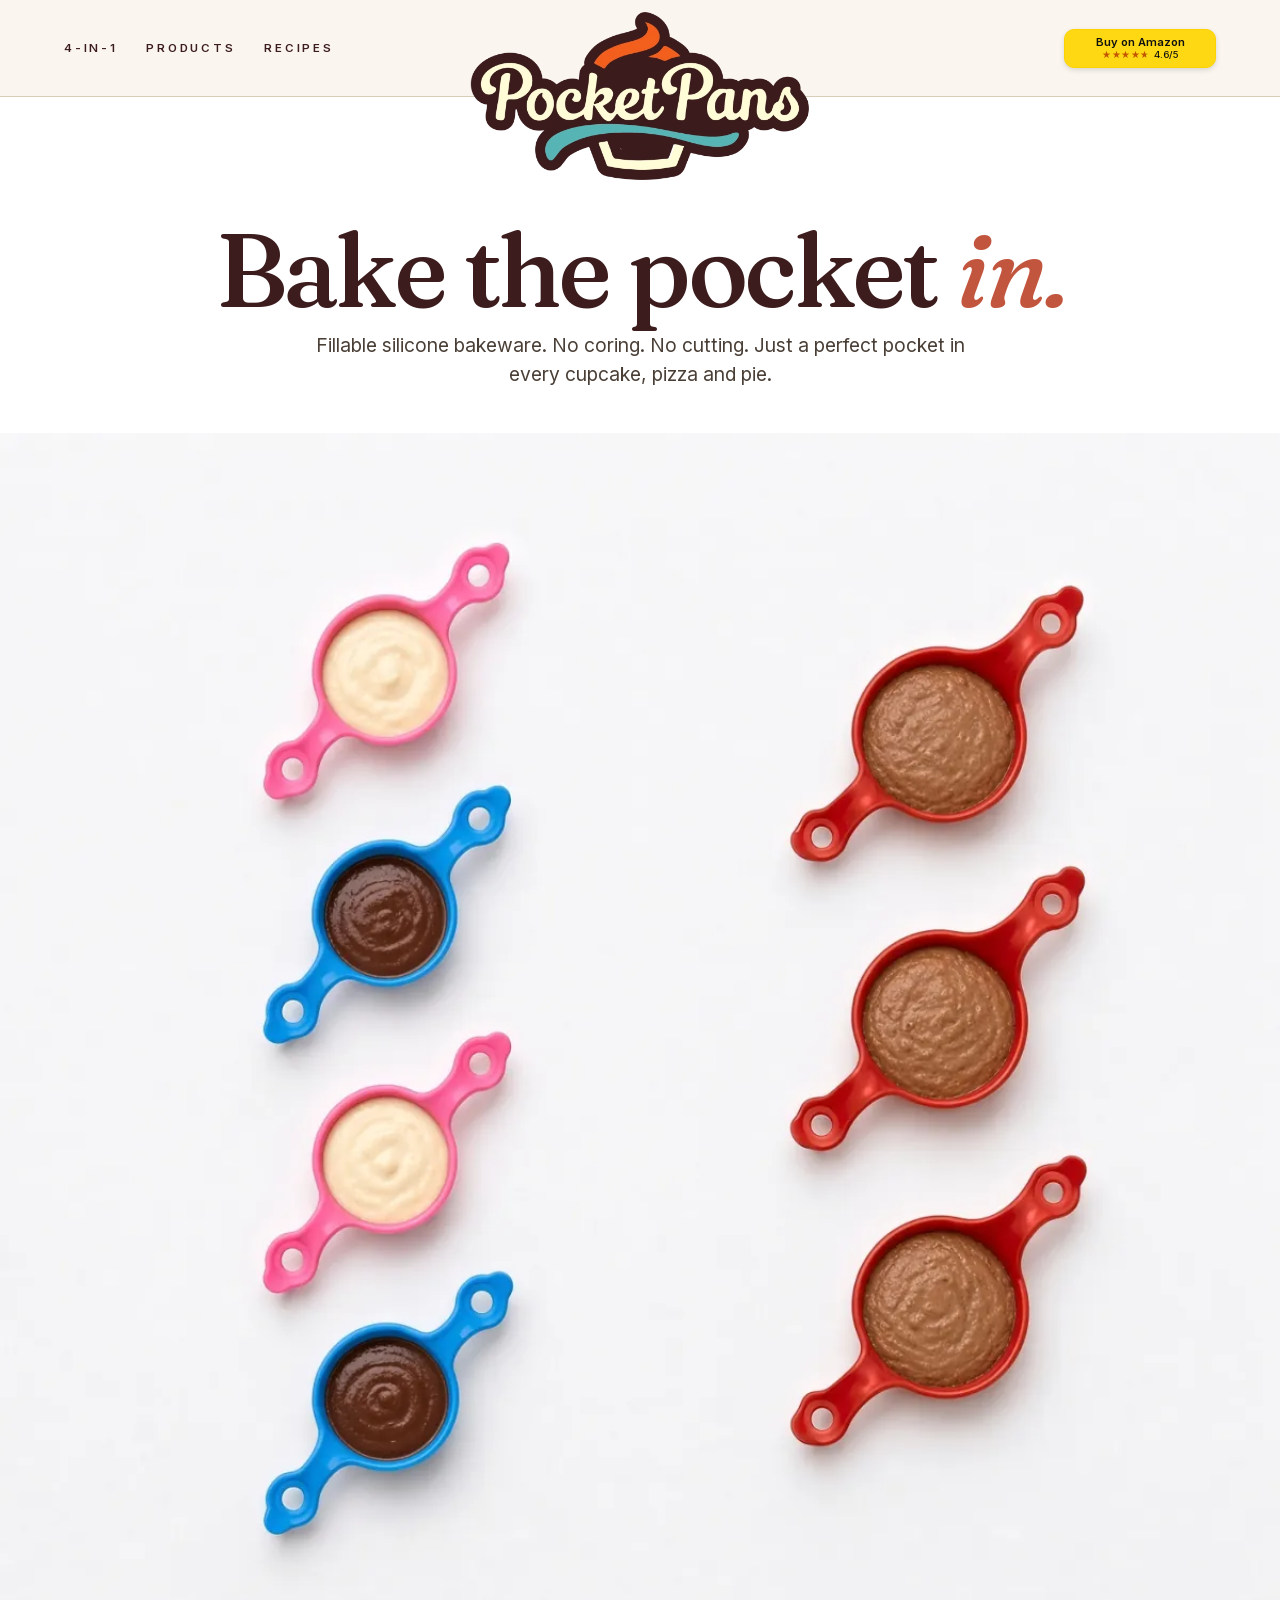
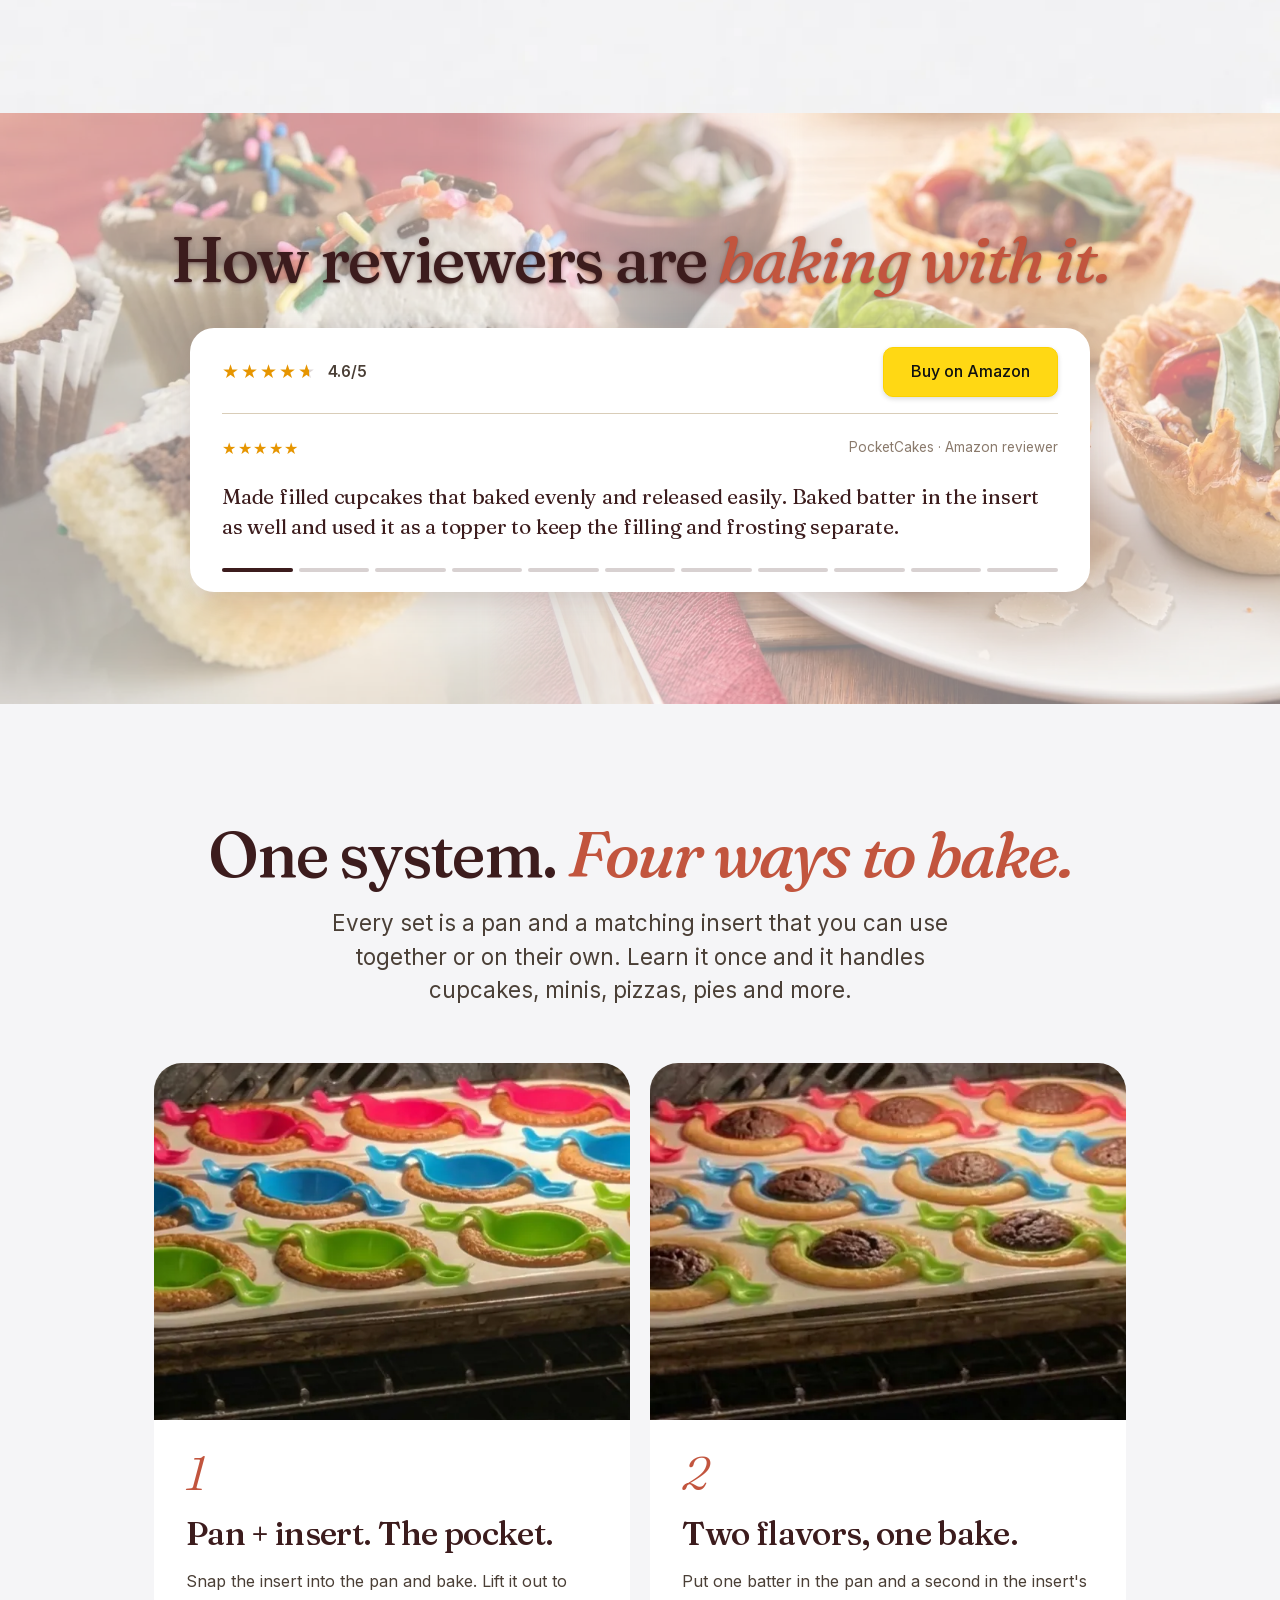
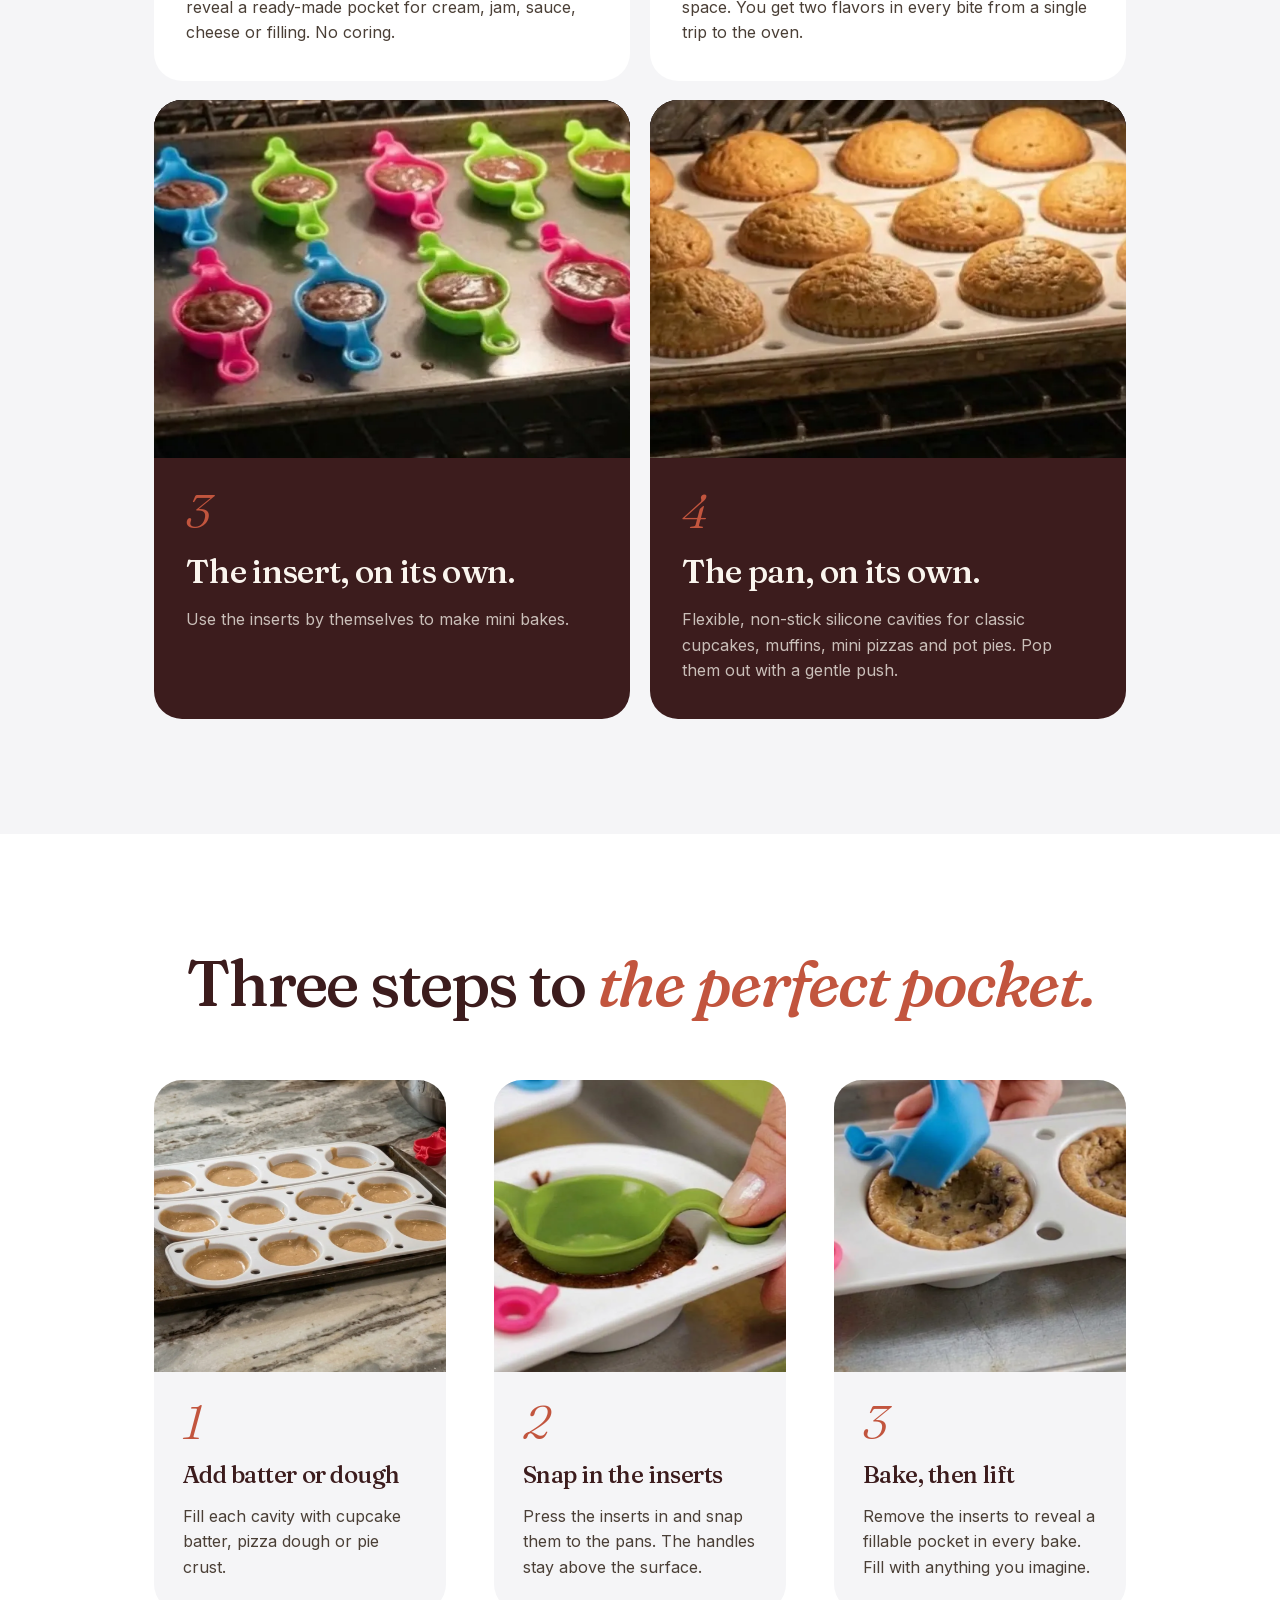
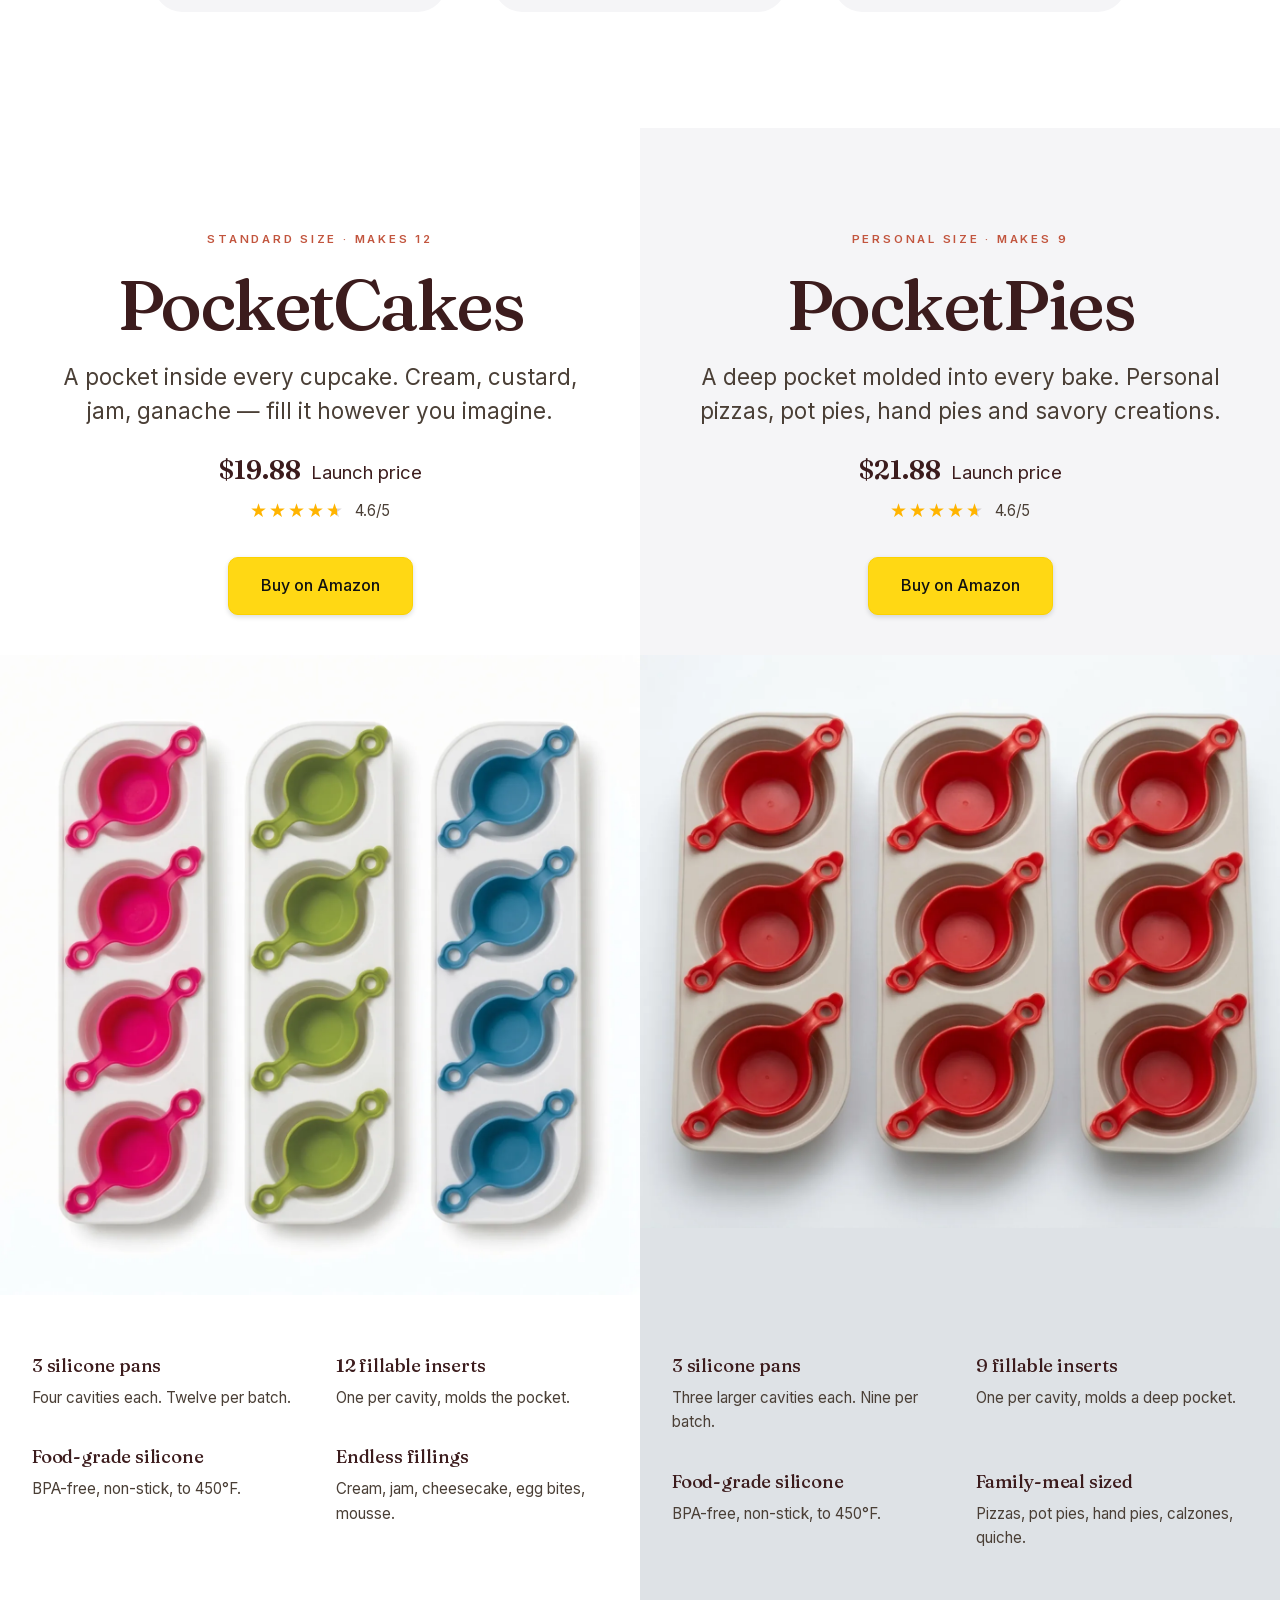
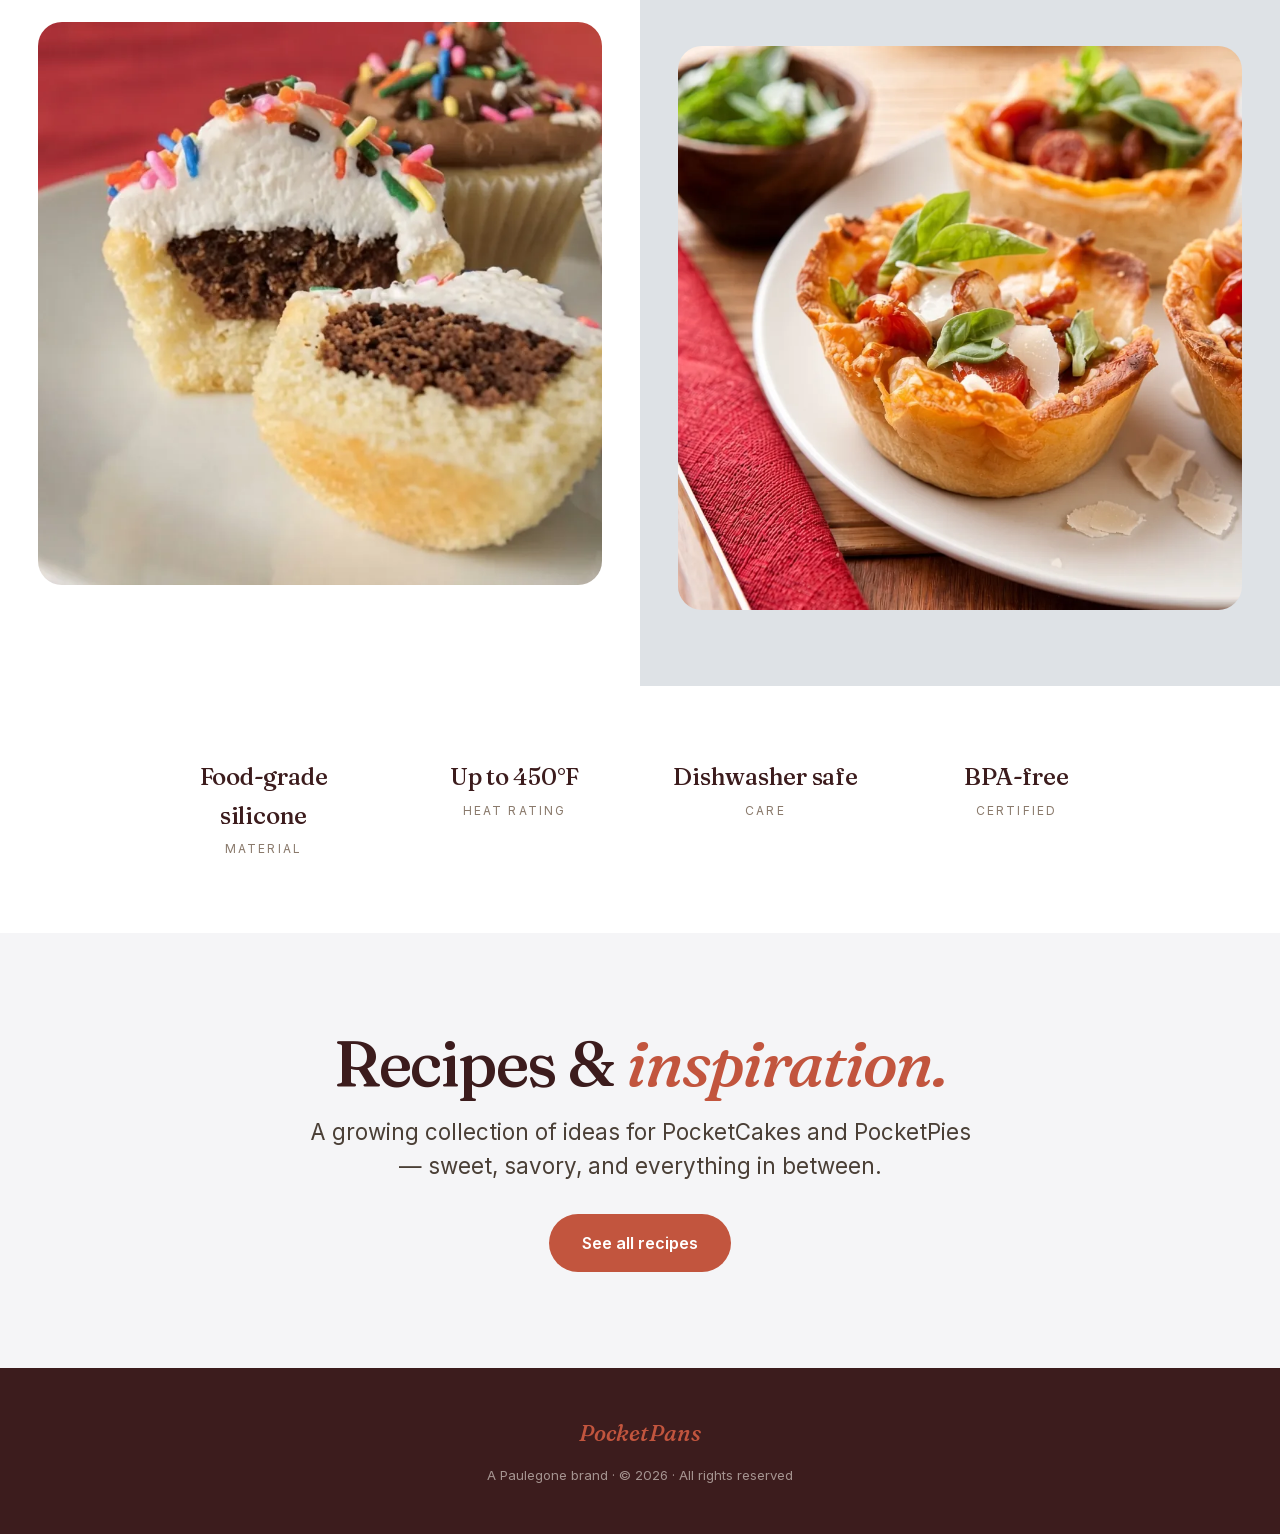
==== commit a47d4996: "Add files via upload" ====
--- a/index.html
+++ b/index.html
@@ -197,62 +197,67 @@
 .cta-row { display: flex; gap: 1rem; justify-content: center; align-items: center; flex-wrap: wrap; margin-top: 2rem; }
 
 /* ─── HERO ─── */
-.hero-intro { --bg-op: 1; position: relative; isolation: isolate; height: calc(var(--hang) + clamp(90px, 14vw, 200px)); background: var(--white); }
 /* Split background: PocketCakes left | PocketPies right (opacity set by --bg-op) */
-.hero-intro::before, .hero-intro::after { content: ''; position: absolute; top: 0; bottom: 0; width: 50%; z-index: -1; background-size: cover; background-position: center; opacity: var(--bg-op); }
+.reviews { --bg-op: .5; position: relative; isolation: isolate; }
+.reviews::before, .reviews::after { content: ''; position: absolute; top: 0; bottom: 0; width: 50%; z-index: -1; background-size: cover; background-position: center; opacity: var(--bg-op); }
 /* Each half runs a bit past center and fades out, so the two photos crossfade at the split */
-.hero-intro::before, .hero-intro::after { width: 62%; }
-.hero-intro::before { left: 0; background-image: url(images_web/PocketCakes_Dual_Flavor.webp); transform: scaleX(-1); /* mirrored so the cupcakes sit toward the left edge; the mask is mirrored with it */ -webkit-mask-image: linear-gradient(270deg, #000 60%, transparent); mask-image: linear-gradient(270deg, #000 60%, transparent); }
-.hero-intro::after { right: 0; background-image: url(images_web/PocketPies_Pizza_Basil_Table.webp); -webkit-mask-image: linear-gradient(270deg, #000 60%, transparent); mask-image: linear-gradient(270deg, #000 60%, transparent); }
-.hero-intro .eyebrow { margin-bottom: 1rem; }
+.reviews::before, .reviews::after { width: 62%; }
+.reviews::before { left: 0; background-image: url(images_web/PocketCakes_Dual_Flavor.webp); transform: scaleX(-1); /* mirrored so the cupcakes sit toward the left edge; the mask is mirrored with it */ -webkit-mask-image: linear-gradient(270deg, #000 60%, transparent); mask-image: linear-gradient(270deg, #000 60%, transparent); }
+.reviews::after { right: 0; background-image: url(images_web/PocketPies_Pizza_Basil_Table.webp); -webkit-mask-image: linear-gradient(270deg, #000 60%, transparent); mask-image: linear-gradient(270deg, #000 60%, transparent); }
 /* Thin text section between the photo band and the viewer */
-.intro-text { background: var(--white); text-align: center; padding: clamp(1.1rem, 2.5vw, 1.8rem) 5% clamp(1rem, 2vw, 1.5rem); }
-.intro-text .display { font-size: clamp(2rem, 4.8vw, 3.6rem); }
+.intro-text { background: var(--white); text-align: center; padding: calc(var(--hang) + clamp(1.5rem, 3vw, 2.5rem)) 5% clamp(1.75rem, 3.5vw, 3rem); }
 .intro-text .sub { margin-top: .5rem; font-size: clamp(.95rem, 1.5vw, 1.2rem); }
 /* 1:1 viewer, whole image shown, full page width (may run past the screen height) */
 .viewer-wrap { position: relative; }
-.viewer-buy { position: absolute; left: 50%; bottom: clamp(1.25rem, 4vw, 2.75rem); transform: translateX(-50%); z-index: 5; font-size: 1.1rem; padding: 1rem 2.6rem; white-space: nowrap; box-shadow: 0 6px 24px rgba(60,28,29,.3); }
-a.viewer-buy:hover { transform: translateX(-50%); }
 .viewer { position: relative; width: 100%; aspect-ratio: 1 / 1; background: #fff; overflow: hidden; }
 .viewer .slide { position: absolute; inset: 0; opacity: 0; }
 .viewer .slide.on { opacity: 1; }
 .viewer .slide img { width: 100%; height: 100%; object-fit: contain; display: block; }
 
 /* ─── 4-IN-1 ─── */
-.reviews { background: var(--gray-bg); padding: clamp(1.75rem, 3.5vw, 2.75rem) 0; overflow: hidden; }
+.reviews { background: var(--white); }
 .reviews .rev-head { text-align: center; padding: 0 5%; }
-.reviews .rev-meta { margin-top: .8rem; display: inline-flex; align-items: center; gap: .7rem; color: var(--ink-soft); font-size: .95rem; }
+.reviews .rev-head .h2 { text-shadow: 0 1px 2px rgba(60,28,29,.35), 0 2px 6px rgba(60,28,29,.3); }
+.reviews .rev-meta { margin: 0; display: inline-flex; align-items: center; gap: .7rem; color: var(--ink-soft); font-size: .95rem; }
+.reviews { padding: clamp(4rem, 9vw, 7rem) 0; }
+.rev-panel { max-width: 900px; margin: 2.2rem auto 0; background: #fff; border-radius: 24px; padding: 1.2rem 2rem 1.3rem; box-shadow: 0 10px 40px -12px rgba(60,28,29,.25); }
+.rev-panel .rev-stars { background: linear-gradient(90deg, #E69500 var(--pct, 92%), rgba(60,28,29,.18) var(--pct, 92%)); -webkit-background-clip: text; background-clip: text; }
+.rev-top { display: flex; align-items: center; justify-content: space-between; gap: 1rem; flex-wrap: wrap; padding-bottom: 1rem; margin-bottom: 1rem; border-bottom: 1px solid var(--line); }
+.rev-top .btn { padding: .7rem 1.7rem; font-size: 1rem; }
+.rev-card { display: grid; grid-template-areas: "stars cite" "text text"; grid-template-columns: 1fr auto; align-items: center; gap: .5rem 1.5rem; }
+@media (max-width: 560px) { .rev-panel { padding: 1rem 1.2rem 1.1rem; } .rev-card { grid-template-areas: "stars" "text" "cite"; grid-template-columns: 1fr; } }
+.rev-card .rev-stars { grid-area: stars; font-size: 1rem; justify-self: start; }
+.rev-card cite { grid-area: cite; font-style: normal; font-size: .85rem; color: var(--warm-gray); }
+.rev-card p { grid-area: text; font-family: 'Fraunces', serif; font-size: clamp(1.05rem, 1.7vw, 1.3rem); line-height: 1.45; letter-spacing: -.01em; }
+.reviews.js .rev-source { display: none; }
+.rev-cards { display: grid; cursor: pointer; }
+.rev-cards .rev-card { grid-area: 1 / 1; opacity: 0; pointer-events: none; transition: opacity 1.6s ease-in-out; }
+.rev-cards .rev-card.on { opacity: 1; pointer-events: auto; }
+.rev-cards:focus-visible { outline: 2px solid var(--terracotta); outline-offset: 4px; border-radius: 22px; }
+.rev-bar { display: flex; gap: 6px; margin-top: 1.1rem; }
+.rev-seg { flex: 1; height: 4px; padding: 0; border: 0; border-radius: 2px; background: rgba(60,28,29,.2); position: relative; overflow: hidden; cursor: pointer; }
+.rev-seg::after { content: ''; position: absolute; inset: 0; background: var(--ink); transform: scaleX(0); transform-origin: left; }
+.rev-seg.done::after { transform: scaleX(1); }
+.rev-seg.now::after { animation: rev-fill var(--rev-ms, 8s) linear forwards; }
+@keyframes rev-fill { to { transform: scaleX(1); } }
+@media (prefers-reduced-motion: reduce) { .rev-cards .rev-card { transition: none; } .rev-seg.now::after { animation: none; transform: scaleX(1); } }
 .rev-stars { font-size: 1.2rem; letter-spacing: .1em; line-height: 1; background: linear-gradient(90deg, #FFB400 var(--pct, 92%), rgba(60,28,29,.2) var(--pct, 92%)); -webkit-background-clip: text; background-clip: text; -webkit-text-fill-color: transparent; }
-.rev-viewport { margin-top: 1.2rem; -webkit-mask-image: linear-gradient(90deg, transparent, #000 6%, #000 94%, transparent); mask-image: linear-gradient(90deg, transparent, #000 6%, #000 94%, transparent); }
-.rev-track { display: flex; gap: 1.2rem; width: max-content; padding: .5rem 0; animation: rev-scroll var(--rev-dur, 60s) linear infinite; }
-.rev-viewport:hover .rev-track, .rev-viewport:focus-within .rev-track { animation-play-state: paused; }
-@keyframes rev-scroll { to { transform: translateX(var(--rev-shift, -50%)); } }
-.rev-card { width: min(340px, 78vw); flex: none; background: #fff; border-radius: 24px; padding: 1.2rem 1.4rem 1.1rem; display: flex; flex-direction: column; gap: .6rem; }
-.rev-card .rev-stars { font-size: 1rem; align-self: flex-start; }
-.rev-card p { font-family: 'Fraunces', serif; font-size: .98rem; line-height: 1.4; letter-spacing: -.01em; }
-.rev-card cite { font-style: normal; font-size: .85rem; color: var(--warm-gray); margin-top: auto; }
-@media (prefers-reduced-motion: reduce) {
-  .rev-viewport { -webkit-mask-image: none; mask-image: none; overflow-x: auto; scroll-snap-type: x proximity; padding: 0 5%; }
-  .rev-track { animation: none; }
-  .rev-card { scroll-snap-align: start; }
-  .rev-card[aria-hidden="true"] { display: none; }
-}
-.four { background: var(--gray-bg); padding: clamp(2.5rem, 5vw, 4.5rem) 0; }
-.four-grid { display: grid; grid-template-columns: 1fr 1fr; gap: 1.2rem; margin-top: 2.2rem; }
+.four { background: var(--gray-bg); padding: clamp(4rem, 9vw, 8rem) 0; }
+.four-grid { display: grid; grid-template-columns: 1fr 1fr; gap: 1.2rem; margin-top: 3.5rem; }
 .mode { background: #fff; border-radius: 28px; overflow: hidden; display: flex; flex-direction: column; }
 .mode-img { aspect-ratio: 4/3; background: #fff; overflow: hidden; }
 .mode-img img { width: 100%; height: 100%; object-fit: cover; display: block; }
 .mode-copy { padding: 1.8rem 2rem 2.2rem; }
-.mode-num { font-family: 'Fraunces', serif; font-style: italic; color: var(--terracotta); font-size: 1rem; }
-.mode h3 { font-family: 'Fraunces', serif; font-weight: 500; font-size: clamp(1.5rem, 2.6vw, 2.1rem); letter-spacing: -0.02em; margin: .3rem 0 .6rem; }
+.mode-num { display: block; font-family: 'Fraunces', serif; font-style: italic; font-weight: 300; font-size: 3rem; line-height: 1; color: var(--terracotta); }
+.mode h3 { font-family: 'Fraunces', serif; font-weight: 500; font-size: clamp(1.5rem, 2.6vw, 2.1rem); letter-spacing: -0.02em; margin: .6rem 0; }
 .mode p { color: var(--ink-soft); font-size: 1rem; }
 .mode.dark { background: var(--ink); color: var(--cream); }
 .mode.dark p { color: rgba(250,245,238,.75); }
 .mode.dark .mode-img { background: #000; }
 
 /* ─── HOW IT WORKS ─── */
-.how { padding: clamp(2.5rem, 5vw, 4.5rem) 0; background: #fff; }
-.steps { display: grid; grid-template-columns: repeat(3, 1fr); gap: 2rem; margin-top: 2.5rem; }
+.how { padding: clamp(4rem, 9vw, 8rem) 0; background: #fff; }
+.steps { display: grid; grid-template-columns: repeat(3, 1fr); gap: 3rem; margin-top: 4rem; }
 .step { background: var(--gray-bg); border-radius: 28px; overflow: hidden; }
 .step-img { aspect-ratio: 1 / 1; overflow: hidden; }
 .step-img img { width: 100%; height: 100%; object-fit: cover; display: block; }
@@ -264,7 +269,7 @@
 /* ─── FULL-BLEED PRODUCT ─── */
 .product { position: relative; background: #fff; }
 .product.alt { background: var(--gray-bg); }
-.product-head { padding: clamp(2.5rem, 5vw, 4rem) 5% 1.5rem; text-align: center; }
+.product-head { padding: clamp(4rem, 8vw, 7rem) 5% 2.5rem; text-align: center; }
 .price-rating { display: inline-flex; align-items: center; gap: .6rem; margin-top: .5rem; font-size: .95rem; color: var(--ink-soft); }
 .product-head .price { font-size: 1.15rem; margin-top: 1.4rem; color: var(--ink); }
 .product-head .price b { font-family: 'Fraunces', serif; font-size: 1.6rem; font-weight: 600; }
@@ -276,9 +281,9 @@
 #pizza-section { display: flex; flex-direction: column; }
 .pies-lower { flex: 1; display: flow-root; background: #dee2e6; } /* matches the bottom edge of PocketPies_Studio_Top.jpeg */
 .bleed-gap { height: 0; padding-bottom: calc((1 - 976 / 1090) * 100%); }
-.product-photo { aspect-ratio: 1 / 1; overflow: hidden; margin: 0 6% clamp(1.5rem, 3vw, 2.5rem); border-radius: 24px; background: var(--gray-bg); }
+.product-photo { aspect-ratio: 1 / 1; overflow: hidden; margin: 0 6% clamp(3rem, 6vw, 5rem); border-radius: 24px; background: var(--gray-bg); }
 .product-photo img { width: 100%; height: 100%; object-fit: cover; display: block; }
-.includes { display: grid; grid-template-columns: repeat(2, 1fr); gap: 2rem; padding: 2rem 0 clamp(2rem, 4vw, 3rem); }
+.includes { display: grid; grid-template-columns: repeat(2, 1fr); gap: 2rem; padding: 3.5rem 0 clamp(4rem, 8vw, 6rem); }
 .inc b { display: block; font-family: 'Fraunces', serif; font-weight: 500; font-size: 1.15rem; letter-spacing: -.01em; margin-bottom: .35rem; }
 .inc span { color: var(--ink-soft); font-size: .95rem; display: block; }
 
@@ -296,11 +301,11 @@
 .compare .tag.l { left: 1.5rem; } .compare .tag.r { right: 1.5rem; }
 
 /* ─── SPECS / RECIPES ─── */
-.specs { background: #fff; padding: 2.5rem 0; }
+.specs { background: #fff; padding: 4.5rem 0; }
 .specs-grid { display: grid; grid-template-columns: repeat(4, 1fr); gap: 2rem; text-align: center; }
 .specs-grid b { display: block; font-family: 'Fraunces', serif; font-weight: 500; font-size: 1.5rem; letter-spacing: -.01em; }
 .specs-grid span { font-size: .75rem; letter-spacing: .18em; text-transform: uppercase; color: var(--warm-gray); }
-.recipes-cta { background: var(--gray-bg); padding: clamp(2.5rem, 5vw, 4rem) 5%; text-align: center; }
+.recipes-cta { background: var(--gray-bg); padding: clamp(4rem, 8vw, 6rem) 5%; text-align: center; }
 
 @media (max-width: 860px) {
   .four-grid { grid-template-columns: 1fr; }
@@ -333,8 +338,6 @@
 <main id="top">
 
 <!-- ═══ HERO: auto-rotating full-bleed viewer (2 s) ═══ -->
-<section class="hero-intro" aria-hidden="true"></section>
-
 <section class="intro-text">
   <h1 class="display">Bake the pocket <em>in.</em></h1>
   <p class="sub">Fillable silicone bakeware. No coring. No cutting. Just a perfect pocket in every cupcake, pizza and pie.</p>
@@ -346,7 +349,6 @@
 <section class="viewer" id="viewer" aria-label="PocketPans product photos">
   <figure class="slide on"><img src="images_web/Viewer/PocketPans_Inserts_Top_Filled.webp" alt="PocketPans silicone pans and inserts" fetchpriority="high"></figure>
 </section>
-  <a class="viewer-buy btn btn-primary" href="https://www.amazon.com/dp/B0GPR6FM7M?maas=maas_adg_4F377C063B34EE9C27E82B6C053E6EB6_afap_abs&ref_=aa_maas&tag=maas" target="_blank" rel="noopener">Buy on Amazon</a>
 </div>
 <script src="viewer-images.js"></script>
 
@@ -354,22 +356,26 @@
 <section class="reviews" id="reviews">
   <div class="rev-head">
     <h2 class="h2">How reviewers are <em>baking with it.</em></h2>
-    <div class="rev-meta"><span class="rev-stars" role="img" aria-label="4.6 out of 5 stars">★★★★★</span><span><b>4.6/5</b> · 23 reviews on Amazon</span></div>
-  </div>
-  <div class="rev-viewport" id="rev-viewport" tabindex="0" aria-label="Customer reviews">
-    <div class="rev-track" id="rev-track">
-      <figure class="rev-card"><span class="rev-stars" style="--pct:100%" role="img" aria-label="5 out of 5 stars">★★★★★</span><p>Made filled cupcakes that baked evenly and released easily. Baked batter in the insert as well and used it as a topper to keep the filling and frosting separate.</p><cite>PocketCakes · Amazon reviewer</cite></figure>
-      <figure class="rev-card"><span class="rev-stars" style="--pct:100%" role="img" aria-label="5 out of 5 stars">★★★★★</span><p>Hosted a DIY pizza night where everyone built their own mini deep-dish pizza. Called the pans the star of the evening, and cleanup was easy.</p><cite>PocketPies · Amazon reviewer</cite></figure>
-      <figure class="rev-card"><span class="rev-stars" style="--pct:100%" role="img" aria-label="5 out of 5 stars">★★★★★</span><p>Chocolate muffins with a cherry center for Sunday breakfast. The insert formed a clean cavity and nothing stuck. Baking time ran a little shorter than usual.</p><cite>PocketCakes · Amazon reviewer</cite></figure>
-      <figure class="rev-card"><span class="rev-stars" style="--pct:100%" role="img" aria-label="5 out of 5 stars">★★★★★</span><p>Made pizza “pods” twice. Their tip is to spread the dough gently and bake it briefly before adding toppings. Plenty for a meal.</p><cite>PocketPies · Amazon reviewer</cite></figure>
-      <figure class="rev-card"><span class="rev-stars" style="--pct:100%" role="img" aria-label="5 out of 5 stars">★★★★★</span><p>Left a hollow in each cupcake and dropped a candy into it. A short learning curve, then it became a go-to in their baking kit.</p><cite>PocketCakes · Amazon reviewer</cite></figure>
-      <figure class="rev-card"><span class="rev-stars" style="--pct:100%" role="img" aria-label="5 out of 5 stars">★★★★★</span><p>Used all nine cavities at once for a party. Calls the set durable, versatile, and freezer and dishwasher safe.</p><cite>PocketPies · Amazon reviewer</cite></figure>
-      <figure class="rev-card"><span class="rev-stars" style="--pct:100%" role="img" aria-label="5 out of 5 stars">★★★★★</span><p>Liked filling cupcakes with pudding, fruit, or frosting without cutting anything out. They found the individual treats playful and customized.</p><cite>PocketCakes · Amazon reviewer</cite></figure>
-      <figure class="rev-card"><span class="rev-stars" style="--pct:100%" role="img" aria-label="5 out of 5 stars">★★★★★</span><p>A first-time baker made tarts that dropped right out when the pan was turned over. Cleanup took only a rinse.</p><cite>PocketPies · Amazon reviewer</cite></figure>
-      <figure class="rev-card"><span class="rev-stars" style="--pct:80%" role="img" aria-label="4 out of 5 stars">★★★★★</span><p>A baker who normally uses a corer found the inserts do exactly what they promise, leaving a deep, easy-to-fill pocket. Also made cornbread bowls for chili, and found cleanup easy and storage compact.</p><cite>PocketCakes · Amazon reviewer</cite></figure>
-      <figure class="rev-card"><span class="rev-stars" style="--pct:100%" role="img" aria-label="5 out of 5 stars">★★★★★</span><p>Pizza muffins turned out great. Already planning mini pies and egg muffins next.</p><cite>PocketPies · Amazon reviewer</cite></figure>
-      <figure class="rev-card"><span class="rev-stars" style="--pct:100%" role="img" aria-label="5 out of 5 stars">★★★★★</span><p>Likes that one set makes 12 at once and works for egg bites as well as cupcakes. Says the inserts are what make it stand out.</p><cite>PocketCakes · Amazon reviewer</cite></figure>
-    </div>
+  </div>
+  <div class="rev-panel">
+    <div class="rev-top">
+      <div class="rev-meta"><span class="rev-stars" role="img" aria-label="4.6 out of 5 stars">★★★★★</span><span><b>4.6/5</b></span></div>
+      <a class="btn btn-primary" href="https://www.amazon.com/dp/B0GPR6FM7M?maas=maas_adg_4F377C063B34EE9C27E82B6C053E6EB6_afap_abs&ref_=aa_maas&tag=maas" target="_blank" rel="noopener">Buy on Amazon</a>
+    </div>
+    <div class="rev-source" id="rev-source">
+        <figure class="rev-card"><span class="rev-stars" style="--pct:100%" role="img" aria-label="5 out of 5 stars">★★★★★</span><p>Made filled cupcakes that baked evenly and released easily. Baked batter in the insert as well and used it as a topper to keep the filling and frosting separate.</p><cite>PocketCakes · Amazon reviewer</cite></figure>
+        <figure class="rev-card"><span class="rev-stars" style="--pct:100%" role="img" aria-label="5 out of 5 stars">★★★★★</span><p>Hosted a DIY pizza night where everyone built their own mini deep-dish pizza. Called the pans the star of the evening, and cleanup was easy.</p><cite>PocketPies · Amazon reviewer</cite></figure>
+        <figure class="rev-card"><span class="rev-stars" style="--pct:100%" role="img" aria-label="5 out of 5 stars">★★★★★</span><p>Chocolate muffins with a cherry center for Sunday breakfast. The insert formed a clean cavity and nothing stuck. Baking time ran a little shorter than usual.</p><cite>PocketCakes · Amazon reviewer</cite></figure>
+        <figure class="rev-card"><span class="rev-stars" style="--pct:100%" role="img" aria-label="5 out of 5 stars">★★★★★</span><p>Made pizza “pods” twice. Their tip is to spread the dough gently and bake it briefly before adding toppings. Plenty for a meal.</p><cite>PocketPies · Amazon reviewer</cite></figure>
+        <figure class="rev-card"><span class="rev-stars" style="--pct:100%" role="img" aria-label="5 out of 5 stars">★★★★★</span><p>Left a hollow in each cupcake and dropped a candy into it. A short learning curve, then it became a go-to in their baking kit.</p><cite>PocketCakes · Amazon reviewer</cite></figure>
+        <figure class="rev-card"><span class="rev-stars" style="--pct:100%" role="img" aria-label="5 out of 5 stars">★★★★★</span><p>Used all nine cavities at once for a party. Calls the set durable, versatile, and freezer and dishwasher safe.</p><cite>PocketPies · Amazon reviewer</cite></figure>
+        <figure class="rev-card"><span class="rev-stars" style="--pct:100%" role="img" aria-label="5 out of 5 stars">★★★★★</span><p>Liked filling cupcakes with pudding, fruit, or frosting without cutting anything out. They found the individual treats playful and customized.</p><cite>PocketCakes · Amazon reviewer</cite></figure>
+        <figure class="rev-card"><span class="rev-stars" style="--pct:100%" role="img" aria-label="5 out of 5 stars">★★★★★</span><p>A first-time baker made tarts that dropped right out when the pan was turned over. Cleanup took only a rinse.</p><cite>PocketPies · Amazon reviewer</cite></figure>
+        <figure class="rev-card"><span class="rev-stars" style="--pct:80%" role="img" aria-label="4 out of 5 stars">★★★★★</span><p>A baker who normally uses a corer found the inserts do exactly what they promise, leaving a deep, easy-to-fill pocket. Also made cornbread bowls for chili, and found cleanup easy and storage compact.</p><cite>PocketCakes · Amazon reviewer</cite></figure>
+        <figure class="rev-card"><span class="rev-stars" style="--pct:100%" role="img" aria-label="5 out of 5 stars">★★★★★</span><p>Pizza muffins turned out great. Already planning mini pies and egg muffins next.</p><cite>PocketPies · Amazon reviewer</cite></figure>
+        <figure class="rev-card"><span class="rev-stars" style="--pct:100%" role="img" aria-label="5 out of 5 stars">★★★★★</span><p>Likes that one set makes 12 at once and works for egg bites as well as cupcakes. Says the inserts are what make it stand out.</p><cite>PocketCakes · Amazon reviewer</cite></figure>
+    </div>
+    <div class="rev-stage" id="rev-stage" hidden></div>
   </div>
 </section>
 
@@ -381,34 +387,34 @@
   </div>
   <div class="wrap">
     <div class="four-grid">
-      <article class="mode dark">
-        <div class="mode-img"><img src="images_web/PocketCakes_Oven_Cups.webp" style="transform:scale(1.6);transform-origin:56% 42%" alt="Pan and insert baked together, leaving a pocket" loading="lazy"></div>
+      <article class="mode">
+        <div class="mode-img"><img src="images_web/PocketCakes_Oven_Cups.webp" style="transform:scale(2.2);transform-origin:55% 37%" alt="Pan and insert baked together, leaving a pocket" loading="lazy"></div>
         <div class="mode-copy">
-          <span class="mode-num">01</span>
+          <span class="mode-num">1</span>
           <h3>Pan + insert. The pocket.</h3>
           <p>Snap the insert into the pan and bake. Lift it out to reveal a ready-made pocket for cream, jam, sauce, cheese or filling. No coring.</p>
         </div>
       </article>
-      <article class="mode dark">
-        <div class="mode-img"><img src="images_web/PocketCakes_Oven_Double_Baked.webp" style="transform:scale(1.6);transform-origin:56% 42%" alt="Two flavors baked in one pan" loading="lazy"></div>
+      <article class="mode">
+        <div class="mode-img"><img src="images_web/PocketCakes_Oven_Double_Baked.webp" style="transform:scale(2.2);transform-origin:55% 37%" alt="Two flavors baked in one pan" loading="lazy"></div>
         <div class="mode-copy">
-          <span class="mode-num">02</span>
+          <span class="mode-num">2</span>
           <h3>Two flavors, one bake.</h3>
           <p>Put one batter in the pan and a second in the insert's space. You get two flavors in every bite from a single trip to the oven.</p>
         </div>
       </article>
       <article class="mode dark">
-        <div class="mode-img"><img src="images_web/PocketCakes_Oven_Inserts_Filled.webp" style="transform:scale(1.6);transform-origin:54% 46%" alt="Silicone inserts used on their own" loading="lazy"></div>
+        <div class="mode-img"><img src="images_web/PocketCakes_Oven_Inserts_Filled.webp" style="transform:scale(2.2);transform-origin:55% 45%" alt="Silicone inserts used on their own" loading="lazy"></div>
         <div class="mode-copy">
-          <span class="mode-num">03</span>
+          <span class="mode-num">3</span>
           <h3>The insert, on its own.</h3>
           <p>Use the inserts by themselves to make mini bakes.</p>
         </div>
       </article>
       <article class="mode dark">
-        <div class="mode-img"><img src="images_web/PocketCakes_Oven_Full.webp" style="transform:scale(1.6);transform-origin:55% 40%" alt="Silicone pan used on its own" loading="lazy"></div>
+        <div class="mode-img"><img src="images_web/PocketCakes_Oven_Full.webp" style="transform:scale(2.2);transform-origin:55% 37%" alt="Silicone pan used on its own" loading="lazy"></div>
         <div class="mode-copy">
-          <span class="mode-num">04</span>
+          <span class="mode-num">4</span>
           <h3>The pan, on its own.</h3>
           <p>Flexible, non-stick silicone cavities for classic cupcakes, muffins, mini pizzas and pot pies. Pop them out with a gentle push.</p>
         </div>
@@ -568,19 +574,45 @@
   }
   run();
 
-  /* Reviews: duplicate the cards for a seamless loop; speed ~45px/s */
-  var rt = document.getElementById('rev-track');
-  if (rt && rt.children.length) {
-    Array.prototype.slice.call(rt.children).forEach(function (c) {
-      var d = c.cloneNode(true); d.setAttribute('aria-hidden', 'true'); rt.appendChild(d);
+  /* Reviews: one card at a time. Auto-advances with a slow crossfade (longer text stays longer);
+     click/tap the card to advance, or click a bar segment to jump. */
+  (function () {
+    var section = document.getElementById('reviews');
+    var src = document.getElementById('rev-source');
+    var stage = document.getElementById('rev-stage');
+    if (!section || !src || !stage || !src.children.length) return;
+    var reduce = window.matchMedia('(prefers-reduced-motion: reduce)').matches;
+    var cards = Array.prototype.slice.call(src.children), clones = [], segs = [];
+    var cur = 0, timer = null;
+    var wrap = document.createElement('div'); wrap.className = 'rev-cards';
+    wrap.tabIndex = 0; wrap.setAttribute('role', 'group');
+    wrap.setAttribute('aria-label', 'Customer reviews. Press Enter or click for the next review.');
+    var bar = document.createElement('div'); bar.className = 'rev-bar';
+    cards.forEach(function (c, i) {
+      var d = c.cloneNode(true); clones.push(d); wrap.appendChild(d);
+      var b = document.createElement('button'); b.className = 'rev-seg'; b.type = 'button';
+      b.setAttribute('aria-label', 'Review ' + (i + 1) + ' of ' + cards.length);
+      b.addEventListener('click', function (e) { e.stopPropagation(); go(i); });
+      segs.push(b); bar.appendChild(b);
     });
-    var setRev = function () {
-      var half = rt.scrollWidth / 2 + 9.6;
-      rt.style.setProperty('--rev-shift', '-' + half + 'px');
-      rt.style.setProperty('--rev-dur', Math.max(20, half / 45) + 's');
-    };
-    setRev(); window.addEventListener('resize', setRev);
-  }
+    stage.appendChild(wrap); stage.appendChild(bar);
+    var dwell = function (i) { return Math.min(16000, 5000 + cards[i].querySelector('p').textContent.length * 65); };
+    function go(i) {
+      cur = (i + cards.length) % cards.length;
+      clones.forEach(function (c, k) { c.classList.toggle('on', k === cur); c.setAttribute('aria-hidden', k === cur ? 'false' : 'true'); });
+      var ms = dwell(cur);
+      segs.forEach(function (sg, k) {
+        sg.classList.remove('now'); sg.classList.toggle('done', k < cur);
+      });
+      void bar.offsetWidth; segs[cur].style.setProperty('--rev-ms', ms + 'ms'); segs[cur].classList.add('now');
+      clearTimeout(timer);
+      if (!reduce) timer = setTimeout(function () { if (document.hidden) { go(cur); } else { go(cur + 1); } }, ms);
+    }
+    wrap.addEventListener('click', function () { go(cur + 1); });
+    wrap.addEventListener('keydown', function (e) { if (e.key === 'Enter' || e.key === ' ') { e.preventDefault(); go(cur + 1); } });
+    section.classList.add('js'); stage.hidden = false;
+    go(0);
+  })();
 
   /* PARKED: compare slider JS
   var range = document.getElementById('cmp-range');
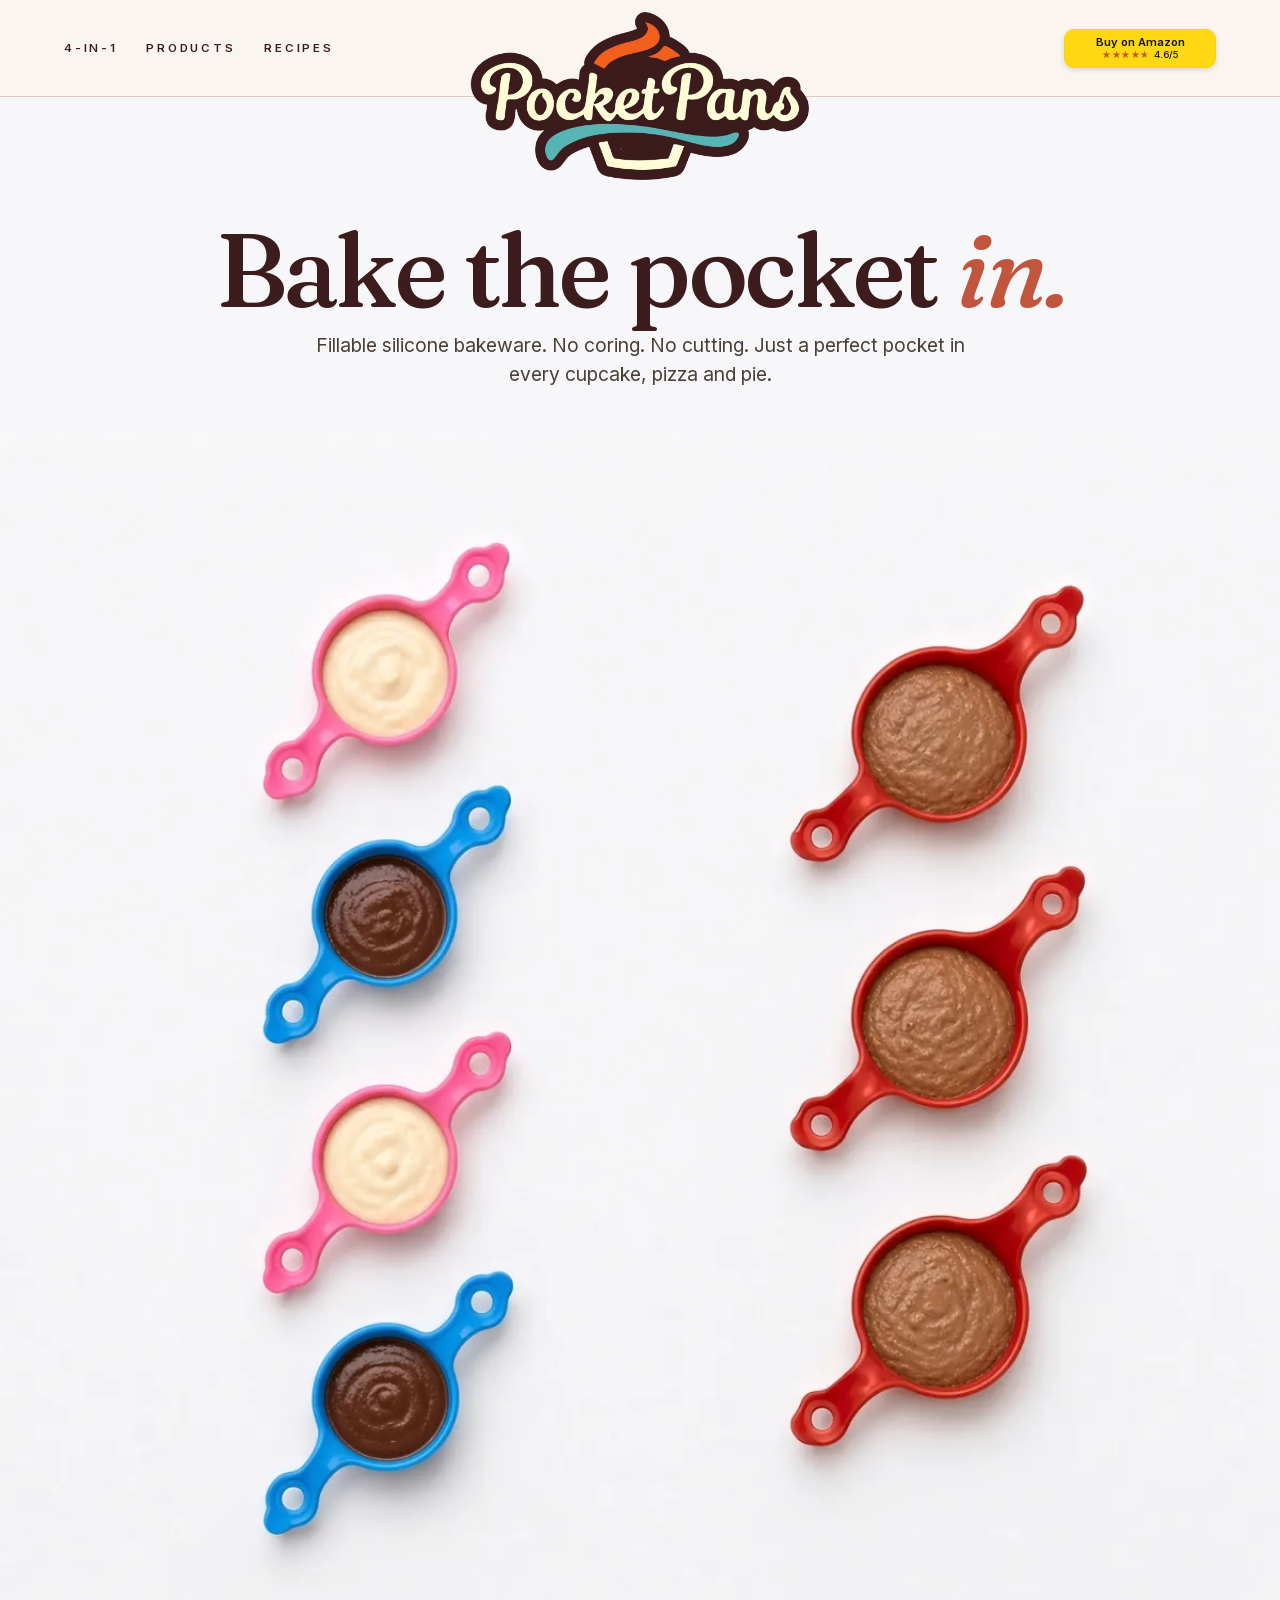
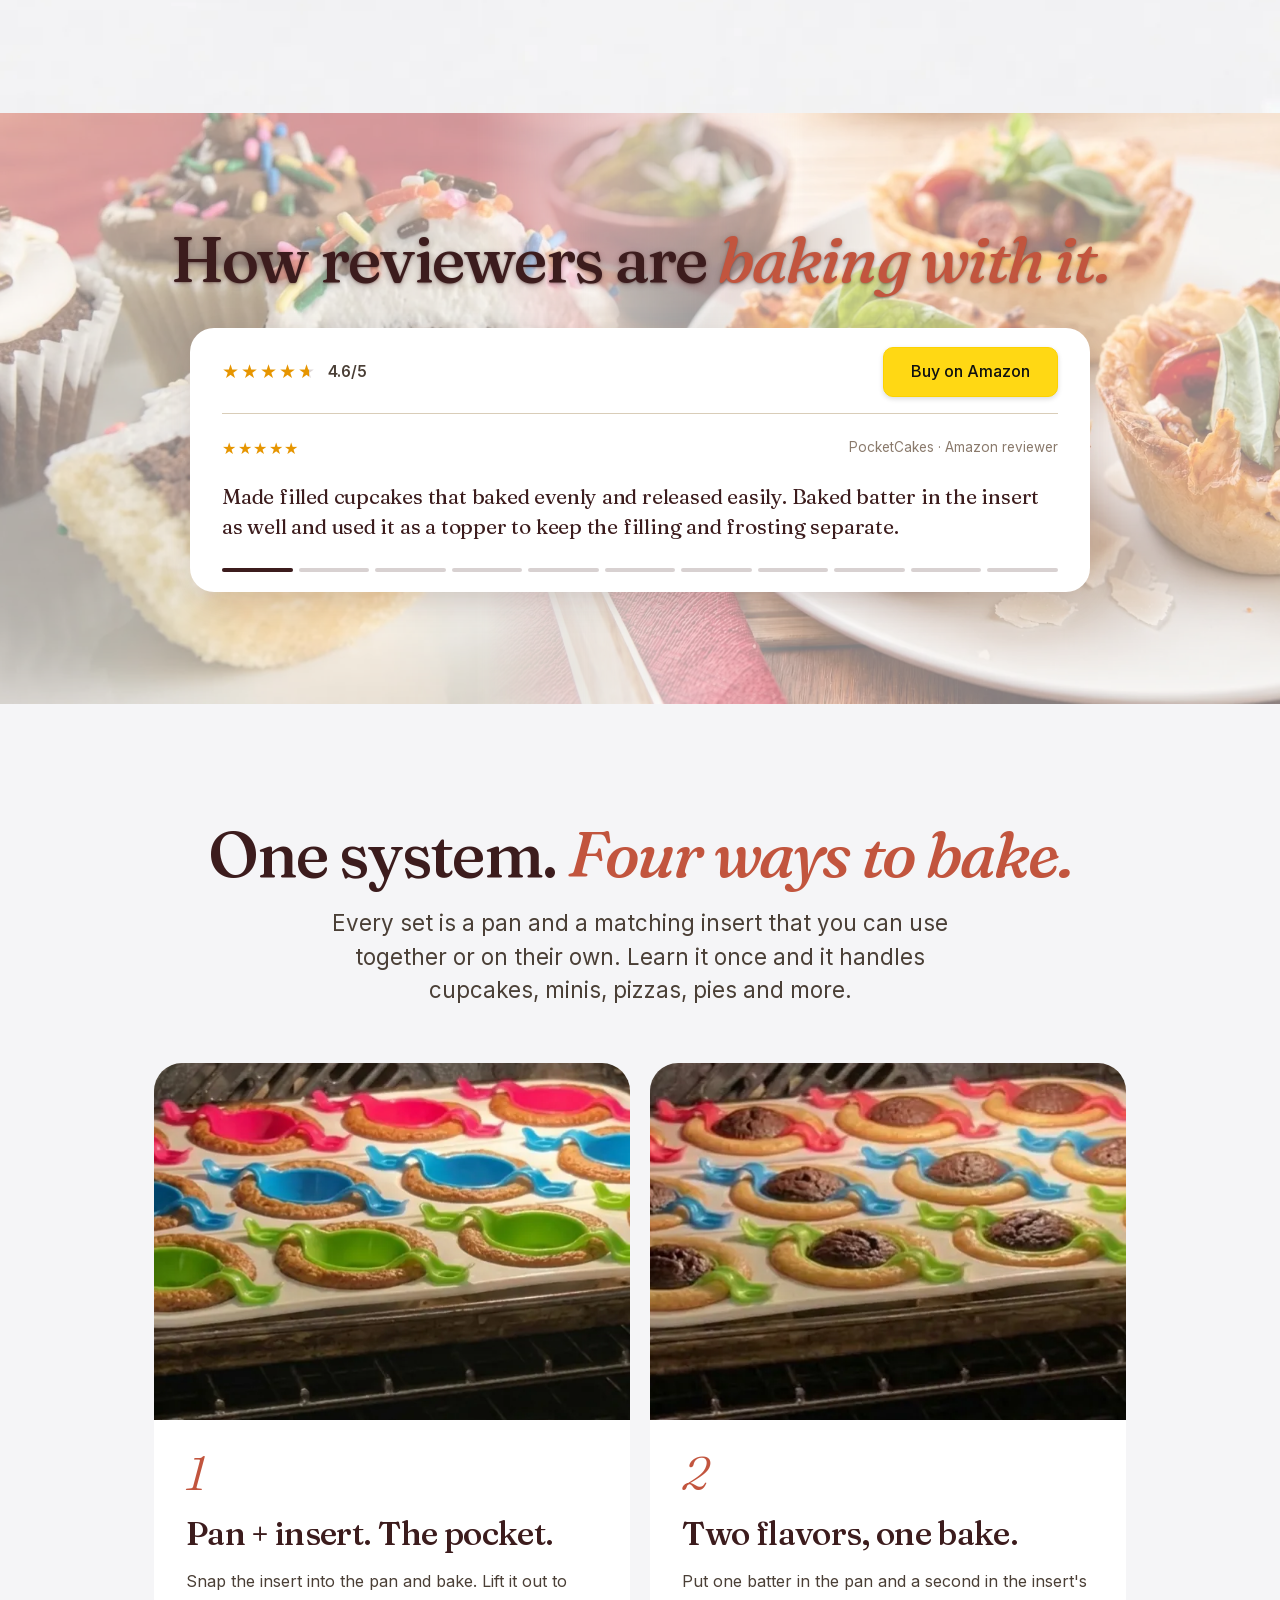
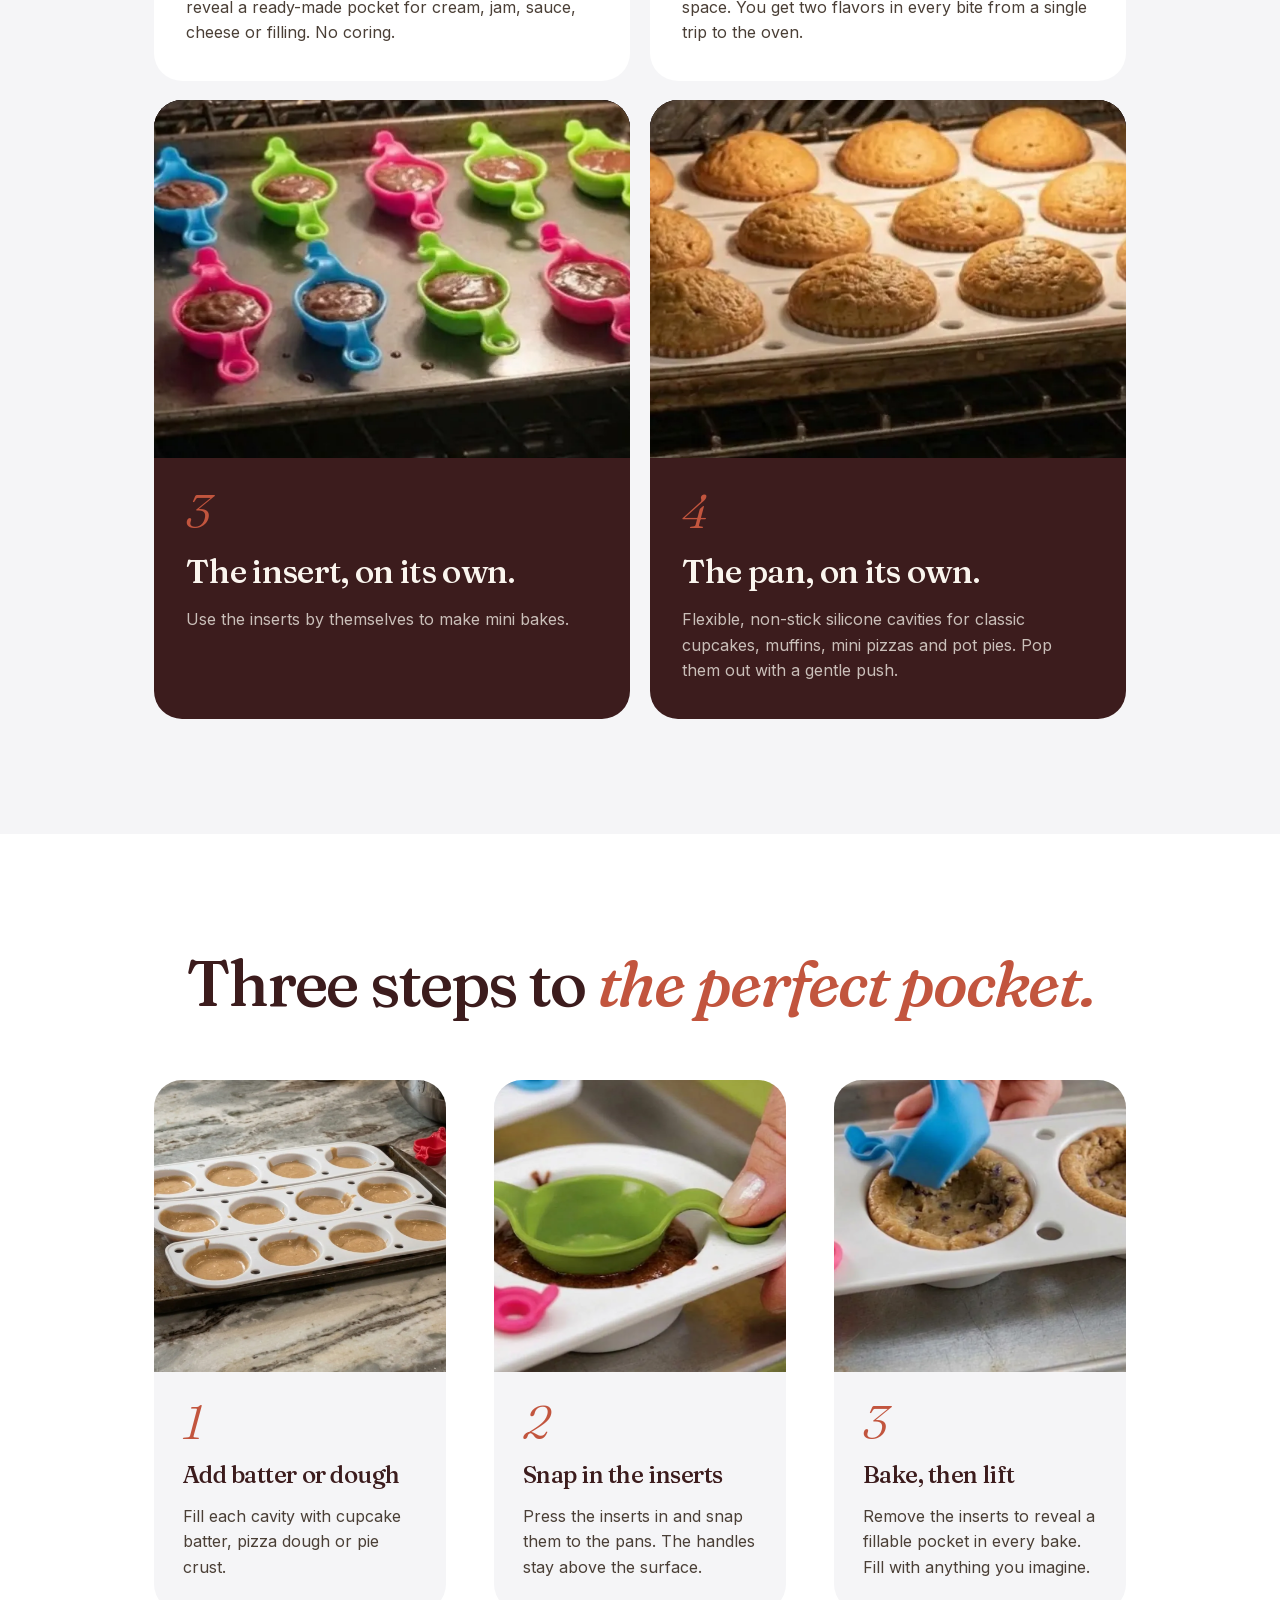
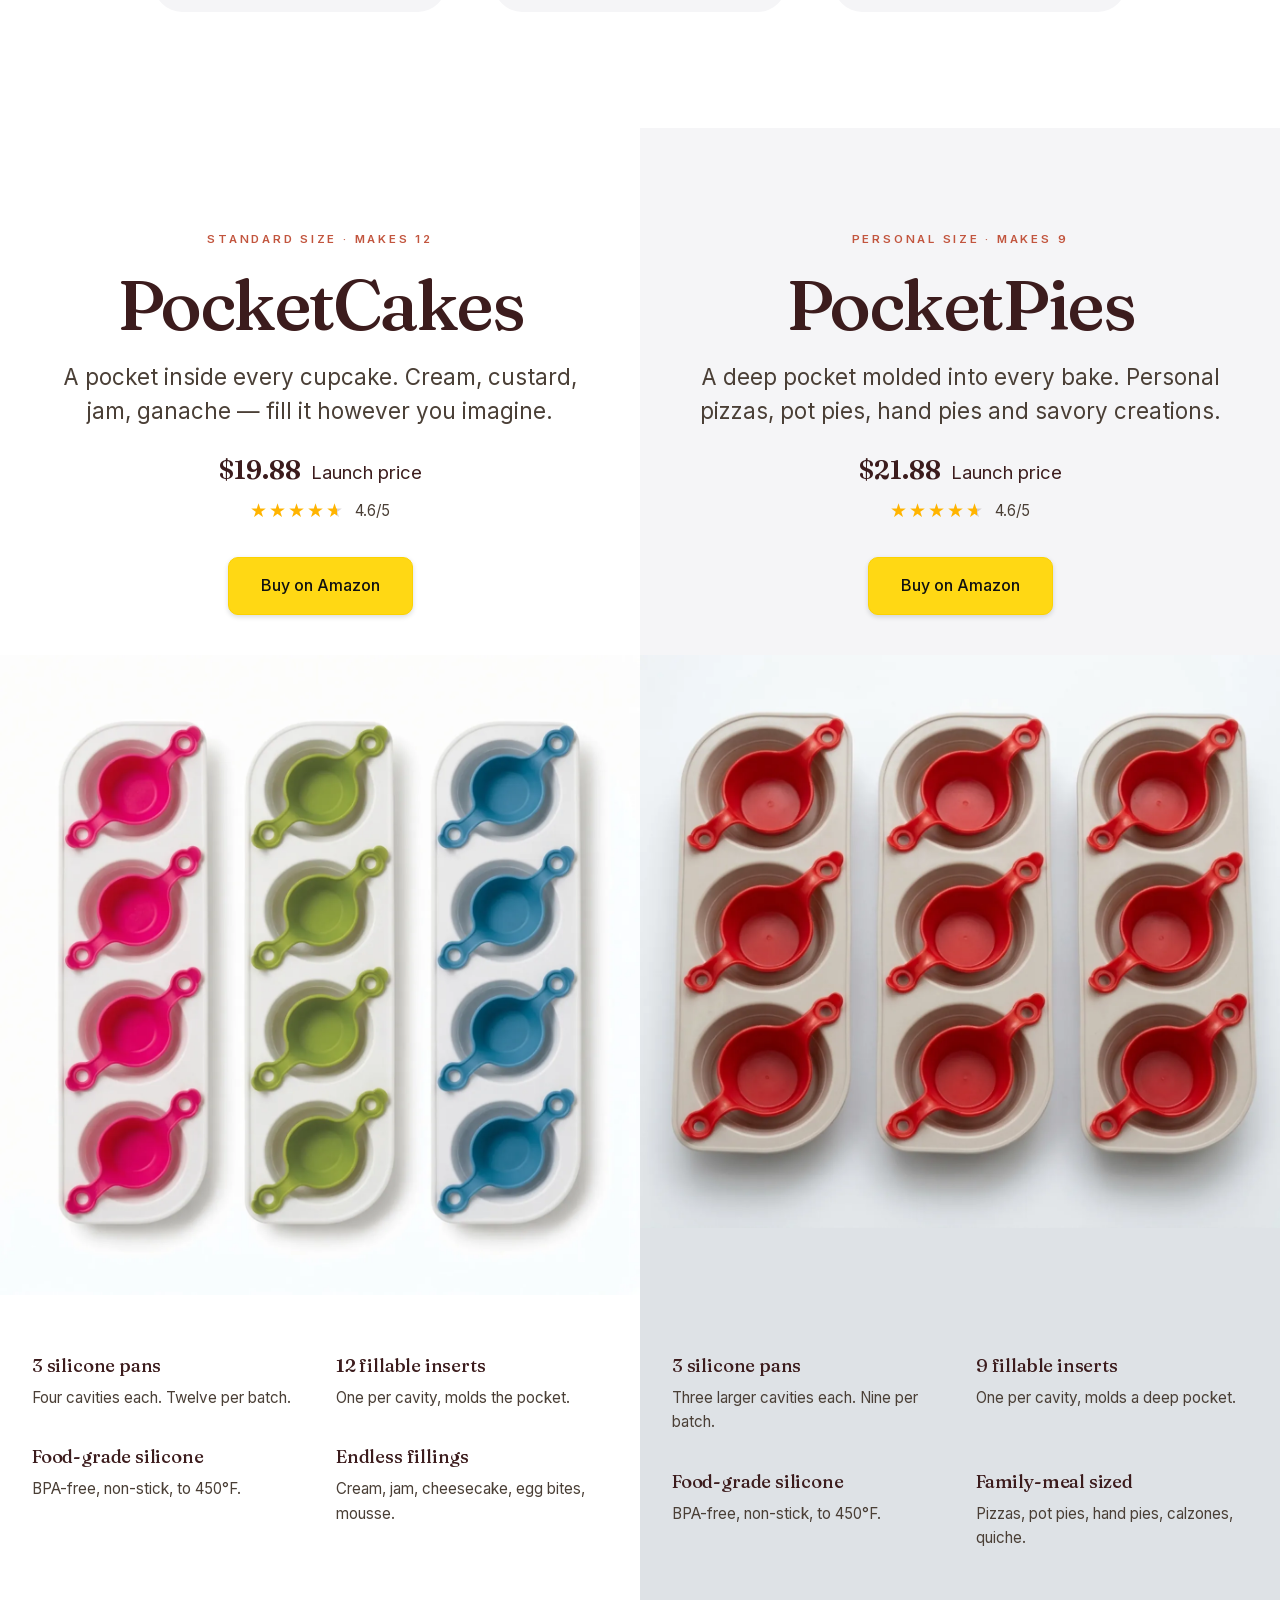
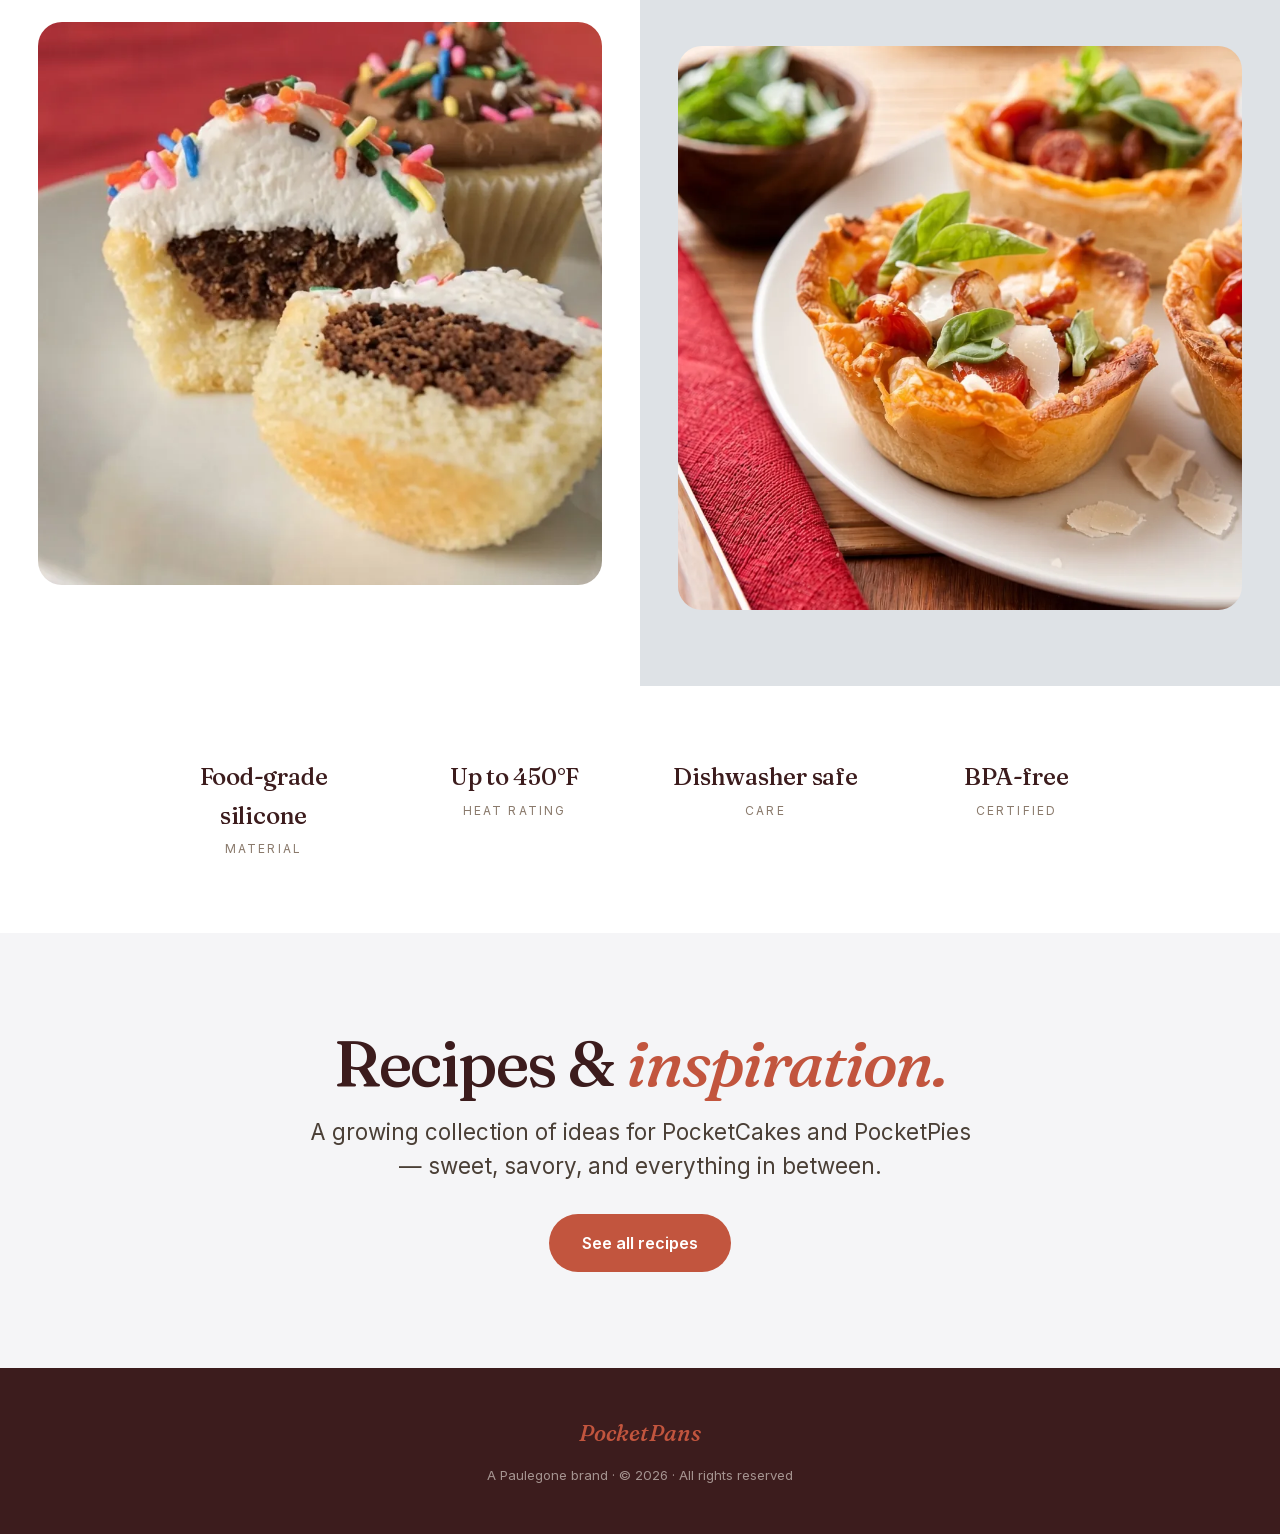
==== commit a550357a: "Add files via upload" ====
--- a/index.html
+++ b/index.html
@@ -205,11 +205,11 @@
 .reviews::before { left: 0; background-image: url(images_web/PocketCakes_Dual_Flavor.webp); transform: scaleX(-1); /* mirrored so the cupcakes sit toward the left edge; the mask is mirrored with it */ -webkit-mask-image: linear-gradient(270deg, #000 60%, transparent); mask-image: linear-gradient(270deg, #000 60%, transparent); }
 .reviews::after { right: 0; background-image: url(images_web/PocketPies_Pizza_Basil_Table.webp); -webkit-mask-image: linear-gradient(270deg, #000 60%, transparent); mask-image: linear-gradient(270deg, #000 60%, transparent); }
 /* Thin text section between the photo band and the viewer */
-.intro-text { background: var(--white); text-align: center; padding: calc(var(--hang) + clamp(1.5rem, 3vw, 2.5rem)) 5% clamp(1.75rem, 3.5vw, 3rem); }
+.intro-text { background: #f7f6f8; /* top edge color of the viewer photos */ text-align: center; padding: calc(var(--hang) + clamp(1.5rem, 3vw, 2.5rem)) 5% clamp(1.75rem, 3.5vw, 3rem); }
 .intro-text .sub { margin-top: .5rem; font-size: clamp(.95rem, 1.5vw, 1.2rem); }
 /* 1:1 viewer, whole image shown, full page width (may run past the screen height) */
 .viewer-wrap { position: relative; }
-.viewer { position: relative; width: 100%; aspect-ratio: 1 / 1; background: #fff; overflow: hidden; }
+.viewer { position: relative; width: 100%; aspect-ratio: 1 / 1; background: #f7f6f8; overflow: hidden; }
 .viewer .slide { position: absolute; inset: 0; opacity: 0; }
 .viewer .slide.on { opacity: 1; }
 .viewer .slide img { width: 100%; height: 100%; object-fit: contain; display: block; }
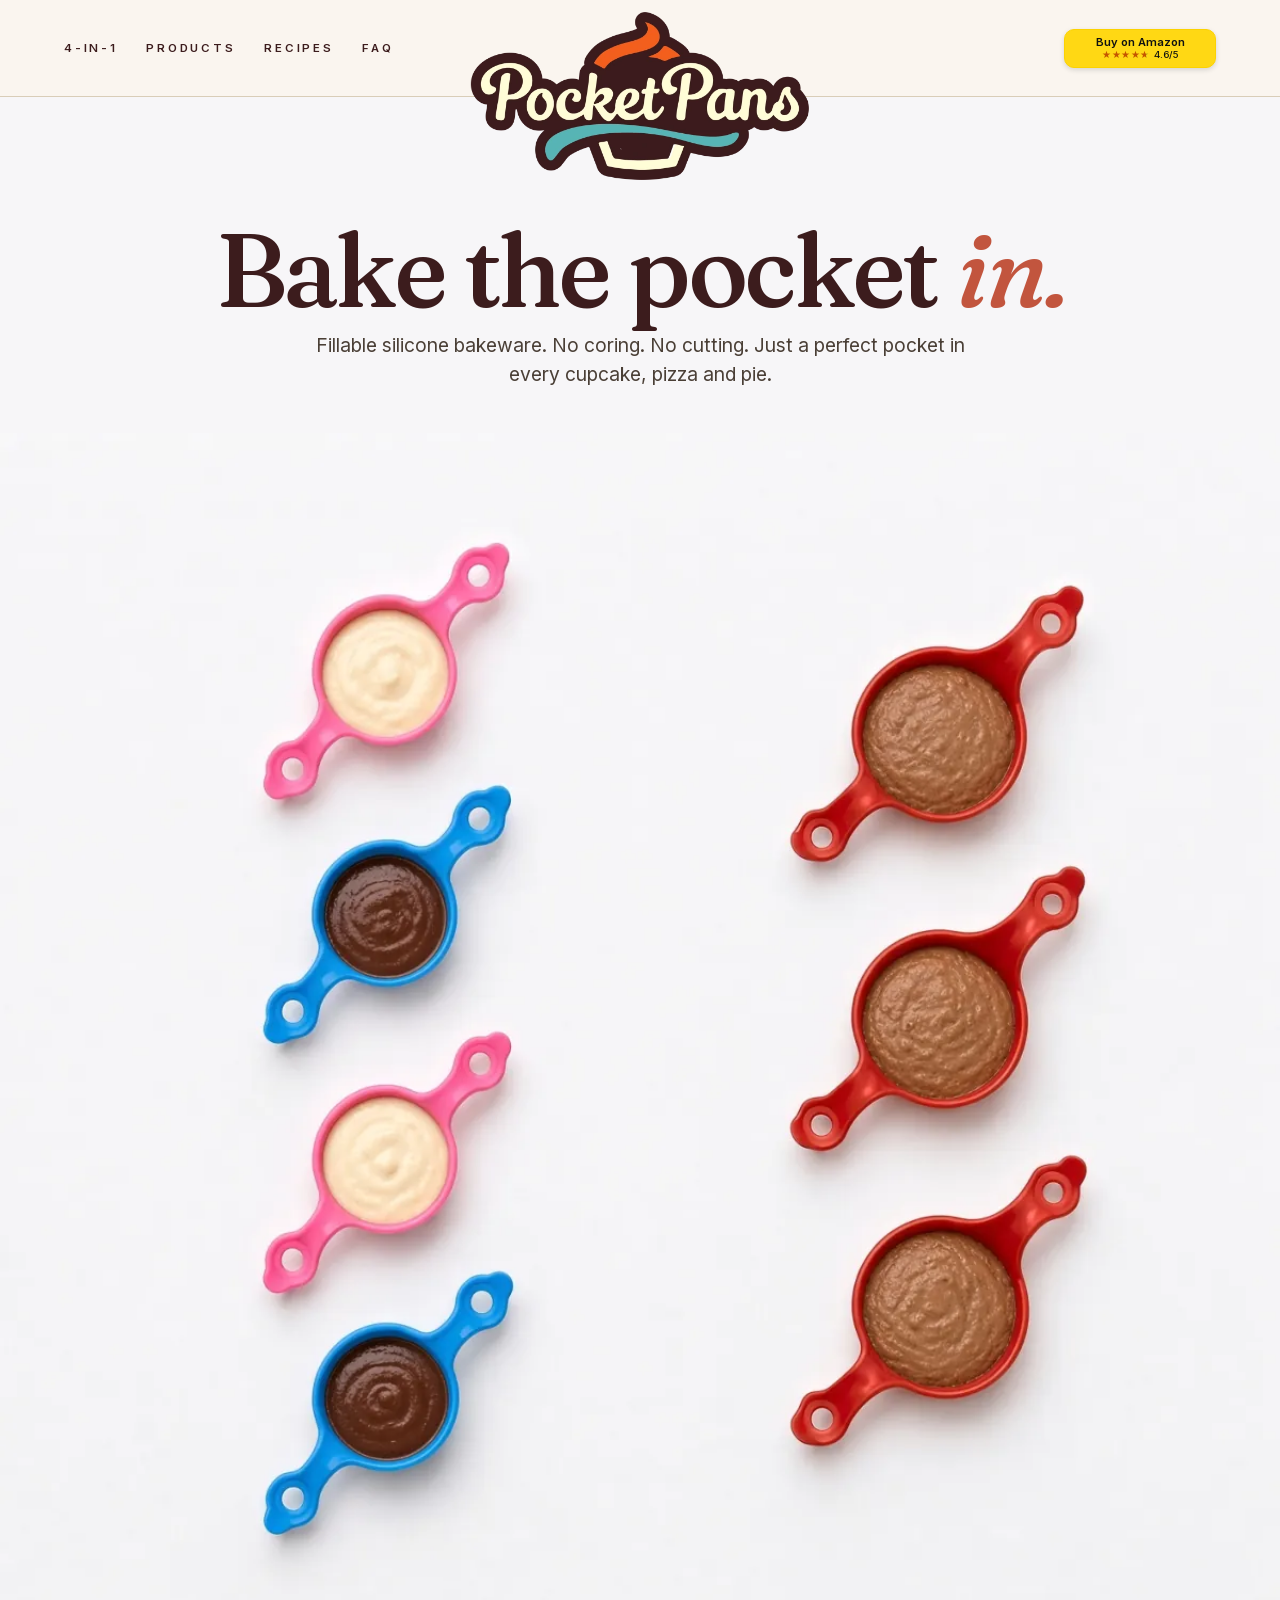
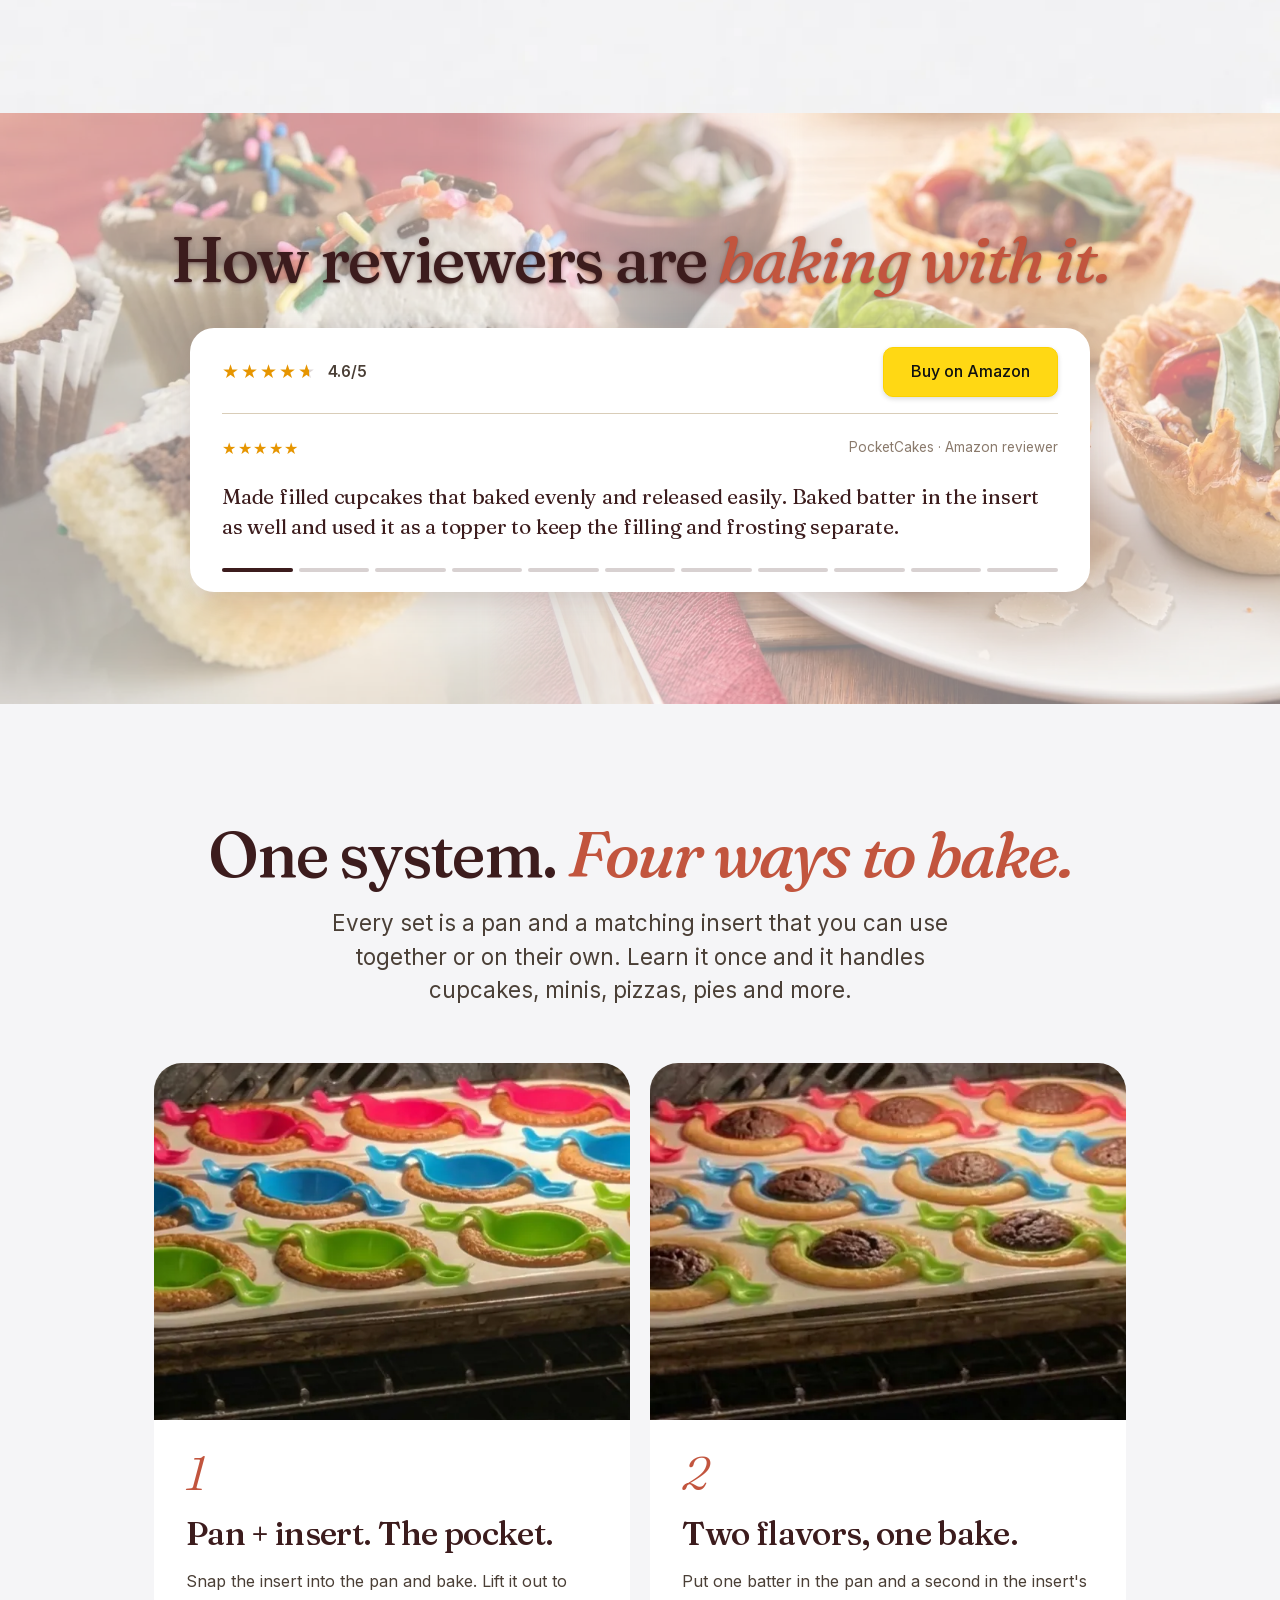
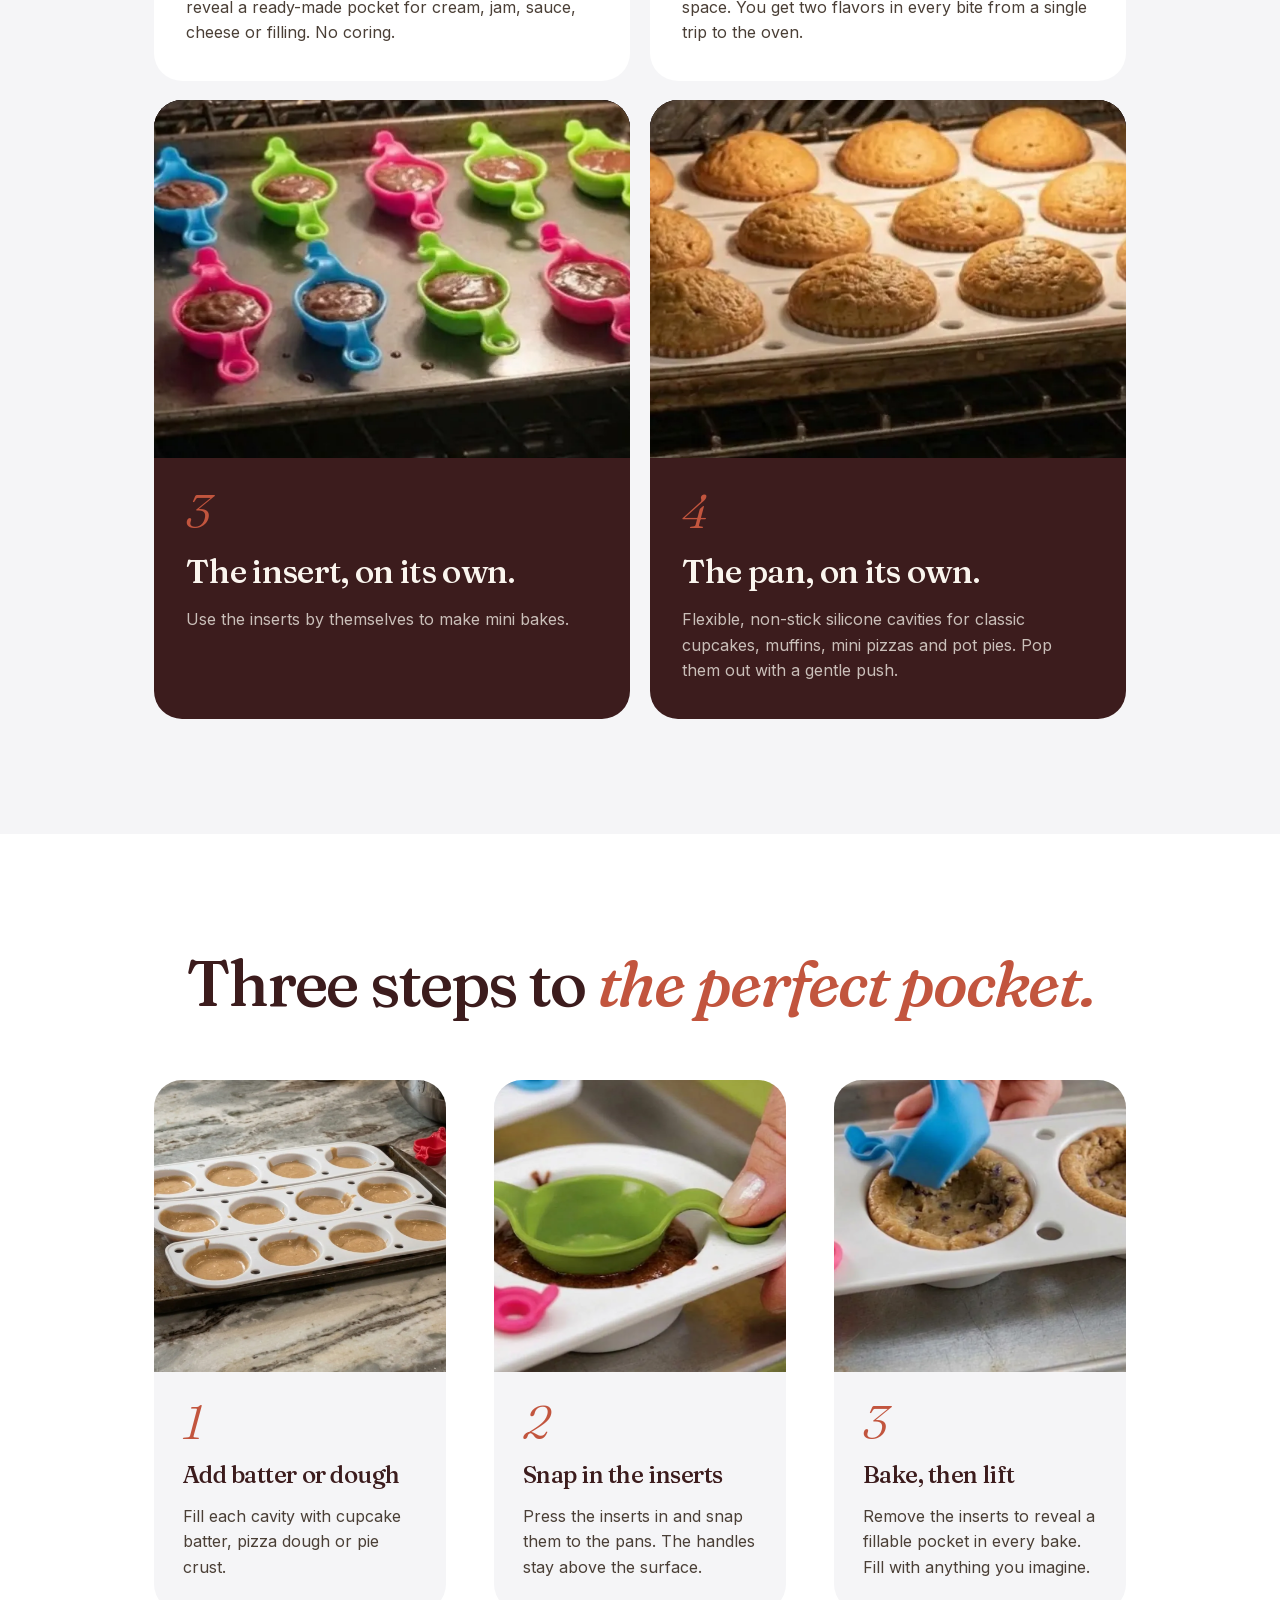
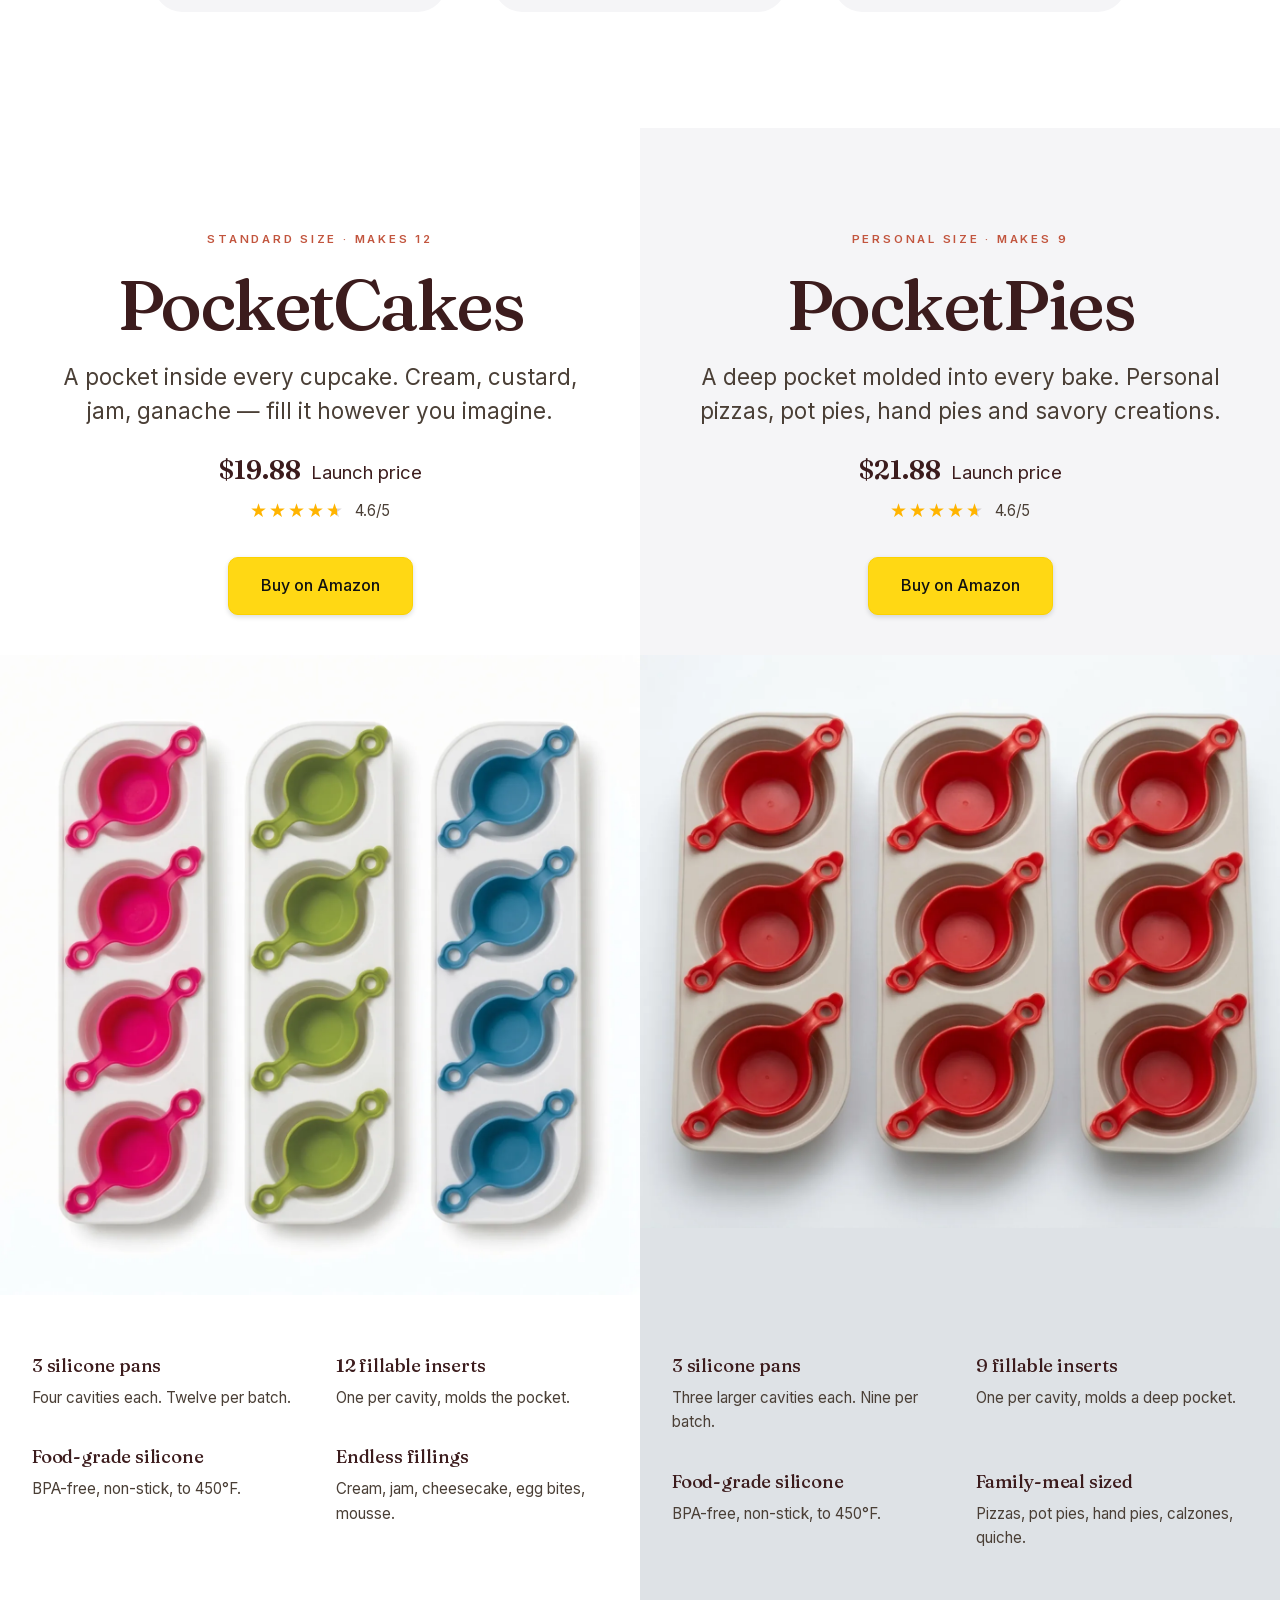
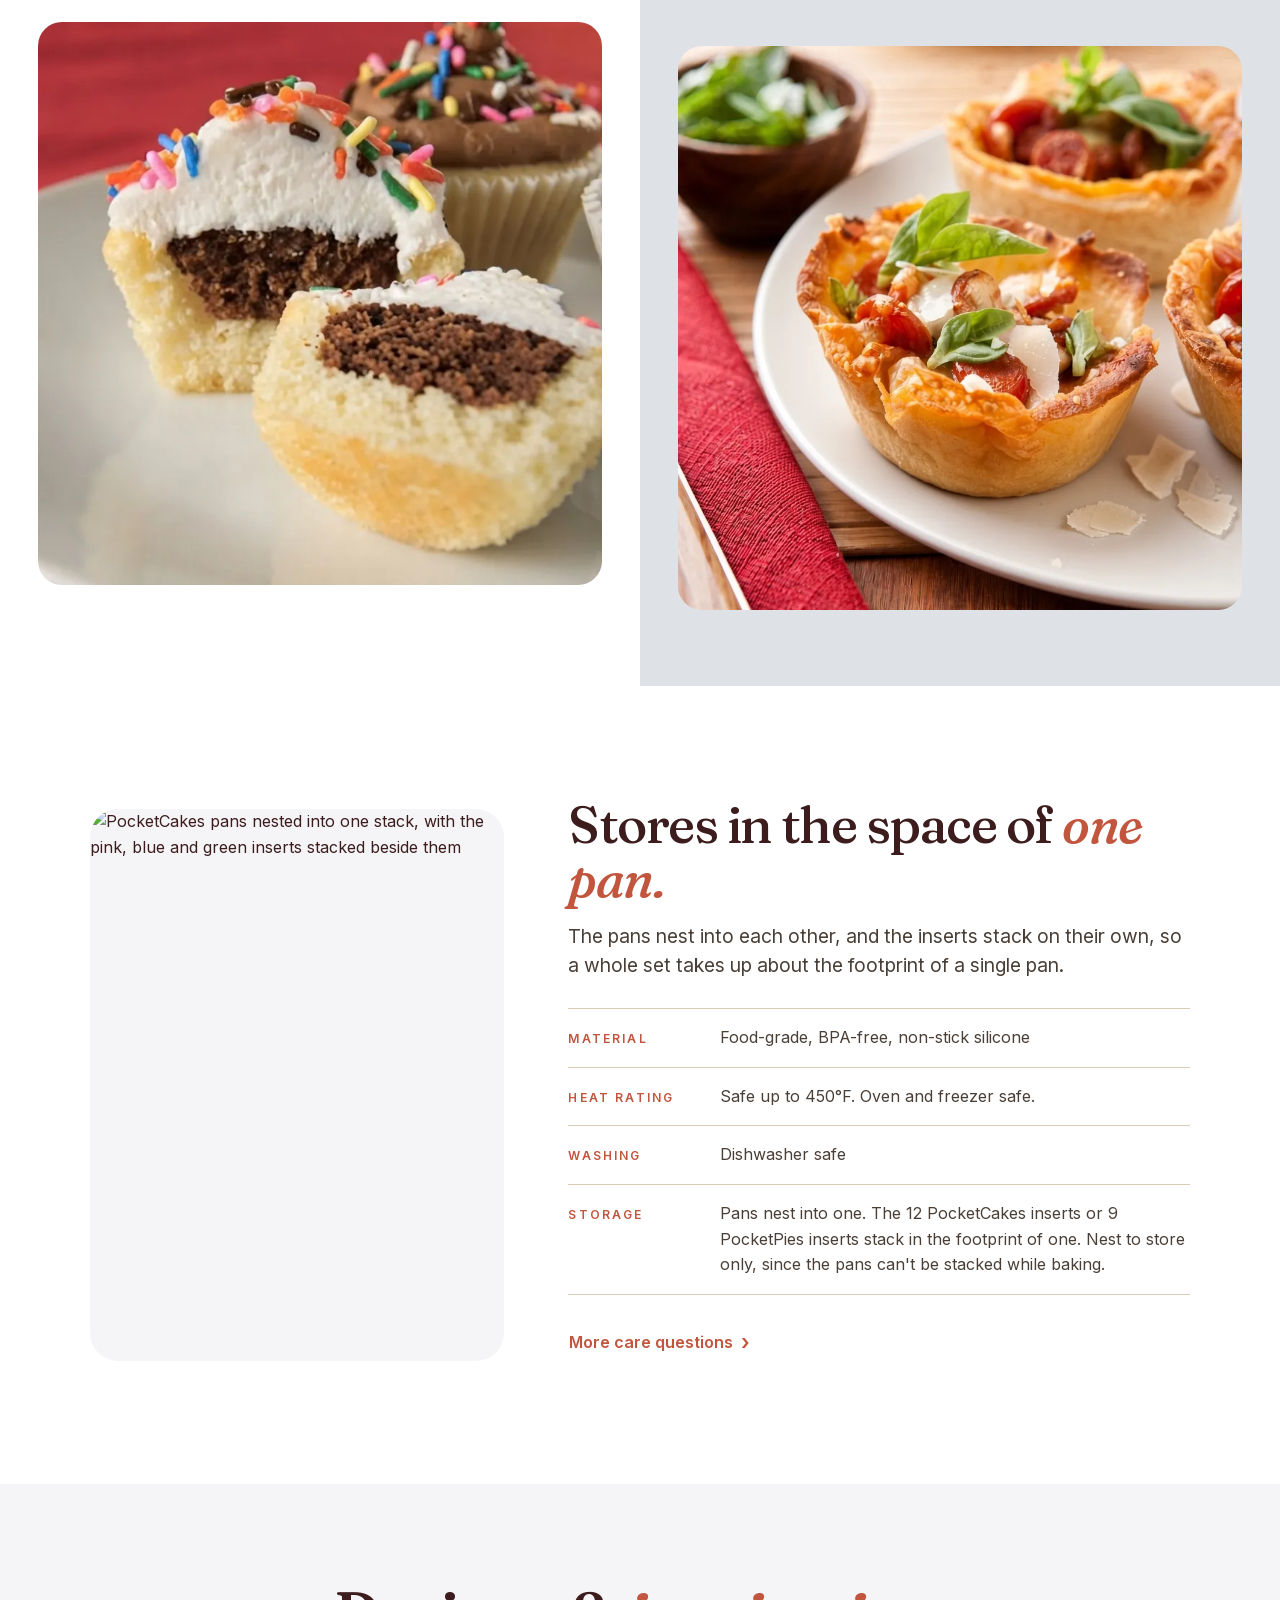
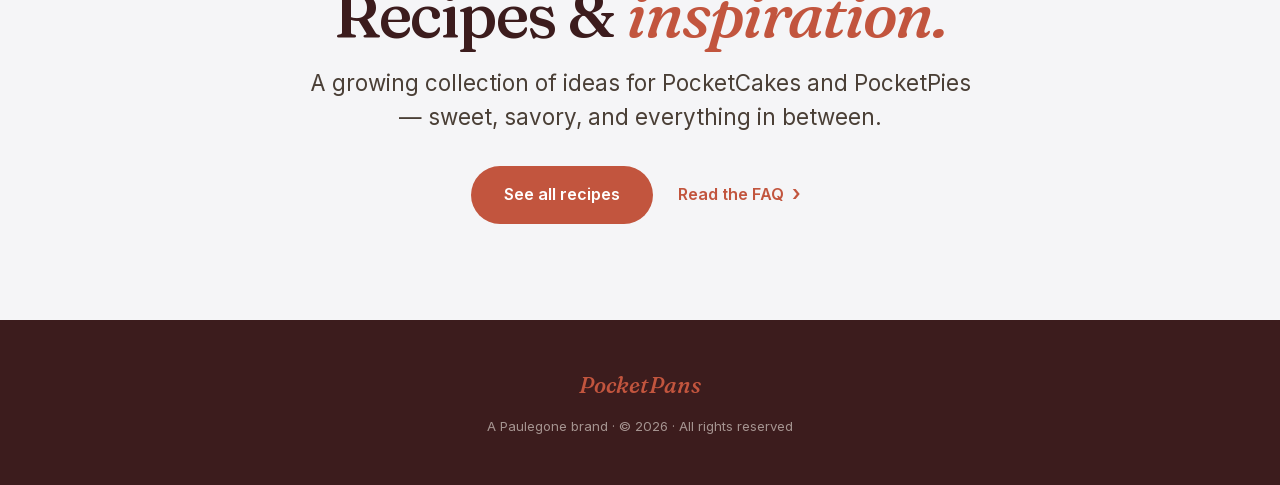
==== commit 6dd58378: "Add files via upload" ====
--- a/index.html
+++ b/index.html
@@ -7,6 +7,7 @@
 <meta name="description" content="Bake the pocket in — no coring. PocketCakes and PocketPies: pan alone, pan + insert, inserts alone, or two flavors in one bake. BPA-free silicone to 450°F. Shop on Amazon via pocketpans.com.">
 <link rel="icon" type="image/png" href="images/PP_favicon.png">
 <link rel="apple-touch-icon" href="images/PP_favicon.png">
+<meta name="robots" content="index, follow, max-image-preview:large">
 <link rel="canonical" href="https://pocketpans.com/">
 <meta property="og:title" content="PocketPans — 4-in-1 Fillable Bakeware">
 <meta property="og:description" content="Bake the pocket in. Cupcakes, minis, personal pizzas & pot pies.">
@@ -305,6 +306,18 @@
 .specs-grid { display: grid; grid-template-columns: repeat(4, 1fr); gap: 2rem; text-align: center; }
 .specs-grid b { display: block; font-family: 'Fraunces', serif; font-weight: 500; font-size: 1.5rem; letter-spacing: -.01em; }
 .specs-grid span { font-size: .75rem; letter-spacing: .18em; text-transform: uppercase; color: var(--warm-gray); }
+.care { background: #fff; padding: clamp(4rem, 9vw, 7rem) 5%; }
+.care-inner { max-width: 1100px; margin: 0 auto; display: grid; grid-template-columns: .8fr 1.2fr; gap: clamp(2rem, 5vw, 4.5rem); align-items: center; }
+.care-photo { border-radius: 28px; overflow: hidden; background: var(--gray-bg); aspect-ratio: 3 / 4; }
+.care-photo img { width: 100%; height: 100%; object-fit: cover; display: block; }
+.care-copy .h2 { font-size: clamp(2rem, 4vw, 3.2rem); }
+.care-copy .sub { margin: 1rem 0 0; max-width: none; font-size: clamp(1rem, 1.5vw, 1.2rem); }
+.care-list { margin-top: 1.8rem; border-top: 1px solid var(--line); }
+.care-list > div { display: grid; grid-template-columns: 8.5rem 1fr; gap: 1rem; padding: 1rem 0; border-bottom: 1px solid var(--line); }
+.care-list dt { font-size: .75rem; font-weight: 600; letter-spacing: .18em; text-transform: uppercase; color: var(--terracotta); padding-top: .25rem; }
+.care-list dd { color: var(--ink-soft); }
+.care-copy .btn-link { margin-top: 1.2rem; padding-left: 0; }
+@media (max-width: 860px) { .care-inner { grid-template-columns: 1fr; } .care-photo { aspect-ratio: 4 / 3; max-height: 420px; } .care-list > div { grid-template-columns: 1fr; gap: .2rem; } }
 .recipes-cta { background: var(--gray-bg); padding: clamp(4rem, 8vw, 6rem) 5%; text-align: center; }
 
 @media (max-width: 860px) {
@@ -330,6 +343,7 @@
       <a href="#how">4-in-1</a>
       <a href="#shop">Products</a>
       <a href="recipes.html">Recipes</a>
+      <a href="faq.html">FAQ</a>
     </div>
     <a class="nav-cta amz" href="https://www.amazon.com/dp/B0GPR6FM7M?maas=maas_adg_4F377C063B34EE9C27E82B6C053E6EB6_afap_abs&ref_=aa_maas&tag=maas" target="_blank" rel="noopener" aria-label="Buy on Amazon, rated 4.6 out of 5 stars from 23 reviews"><span class="amz-t">Buy on Amazon</span><span class="amz-r"><span class="amz-stars" aria-hidden="true">★★★★★</span>4.6/5</span></a>
   </div>
@@ -512,19 +526,27 @@
 </section>
 -->
 
-<section class="specs">
-  <div class="wrap specs-grid">
-    <div><b>Food-grade silicone</b><span>Material</span></div>
-    <div><b>Up to 450°F</b><span>Heat rating</span></div>
-    <div><b>Dishwasher safe</b><span>Care</span></div>
-    <div><b>BPA-free</b><span>Certified</span></div>
+<section class="care" id="care">
+  <div class="care-inner">
+    <div class="care-photo"><img src="images_web/PocketCakes_Stacked.webp" alt="PocketCakes pans nested into one stack, with the pink, blue and green inserts stacked beside them" loading="lazy"></div>
+    <div class="care-copy">
+      <h2 class="h2">Stores in the space of <em>one pan.</em></h2>
+      <p class="sub">The pans nest into each other, and the inserts stack on their own, so a whole set takes up about the footprint of a single pan.</p>
+      <dl class="care-list">
+        <div><dt>Material</dt><dd>Food-grade, BPA-free, non-stick silicone</dd></div>
+        <div><dt>Heat rating</dt><dd>Safe up to 450°F. Oven and freezer safe.</dd></div>
+        <div><dt>Washing</dt><dd>Dishwasher safe</dd></div>
+        <div><dt>Storage</dt><dd>Pans nest into one. The 12 PocketCakes inserts or 9 PocketPies inserts stack in the footprint of one. Nest to store only, since the pans can't be stacked while baking.</dd></div>
+      </dl>
+      <a class="btn btn-link" href="faq.html#care">More care questions</a>
+    </div>
   </div>
 </section>
 
 <section class="recipes-cta">
   <h2 class="h2">Recipes & <em>inspiration.</em></h2>
   <p class="sub">A growing collection of ideas for PocketCakes and PocketPies — sweet, savory, and everything in between.</p>
-  <div class="cta-row"><a class="btn btn-primary" href="recipes.html">See all recipes</a></div>
+  <div class="cta-row"><a class="btn btn-primary" href="recipes.html">See all recipes</a><a class="btn btn-link" href="faq.html">Read the FAQ</a></div>
 </section>
 
 </main>
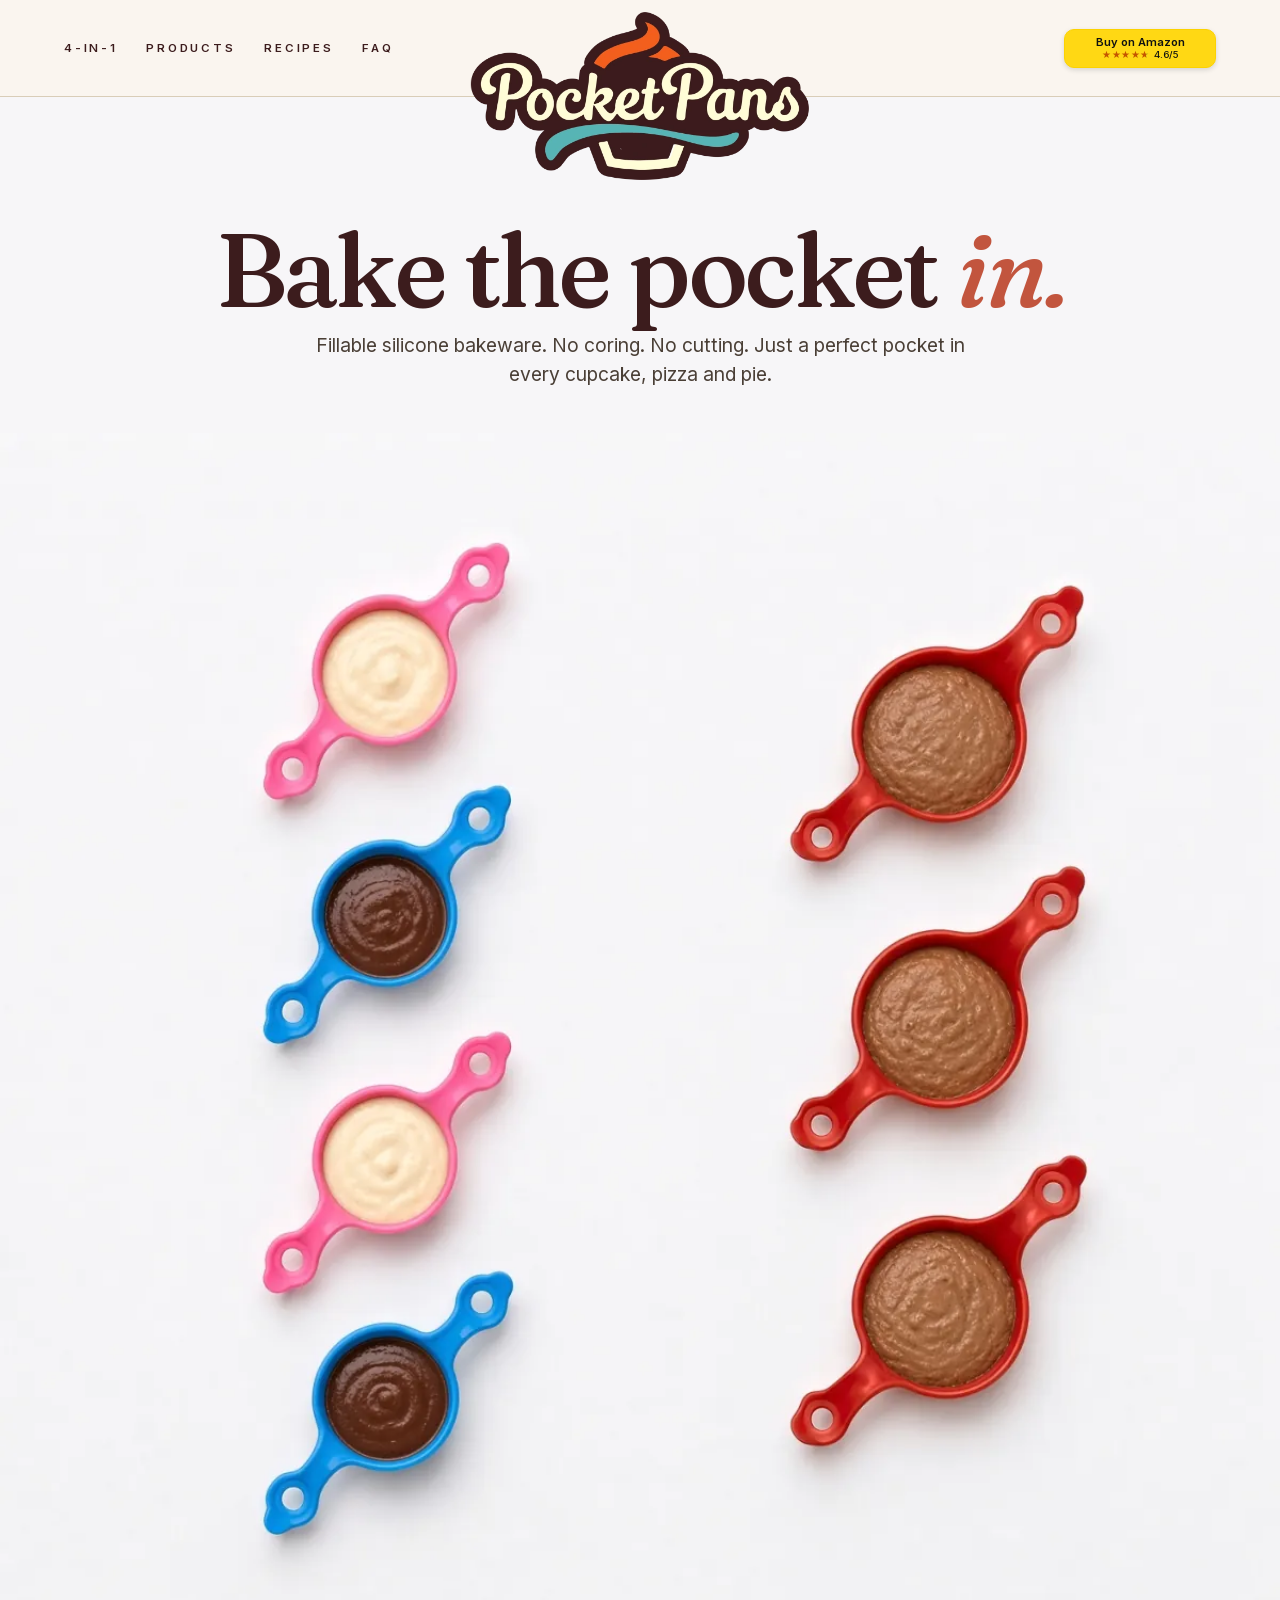
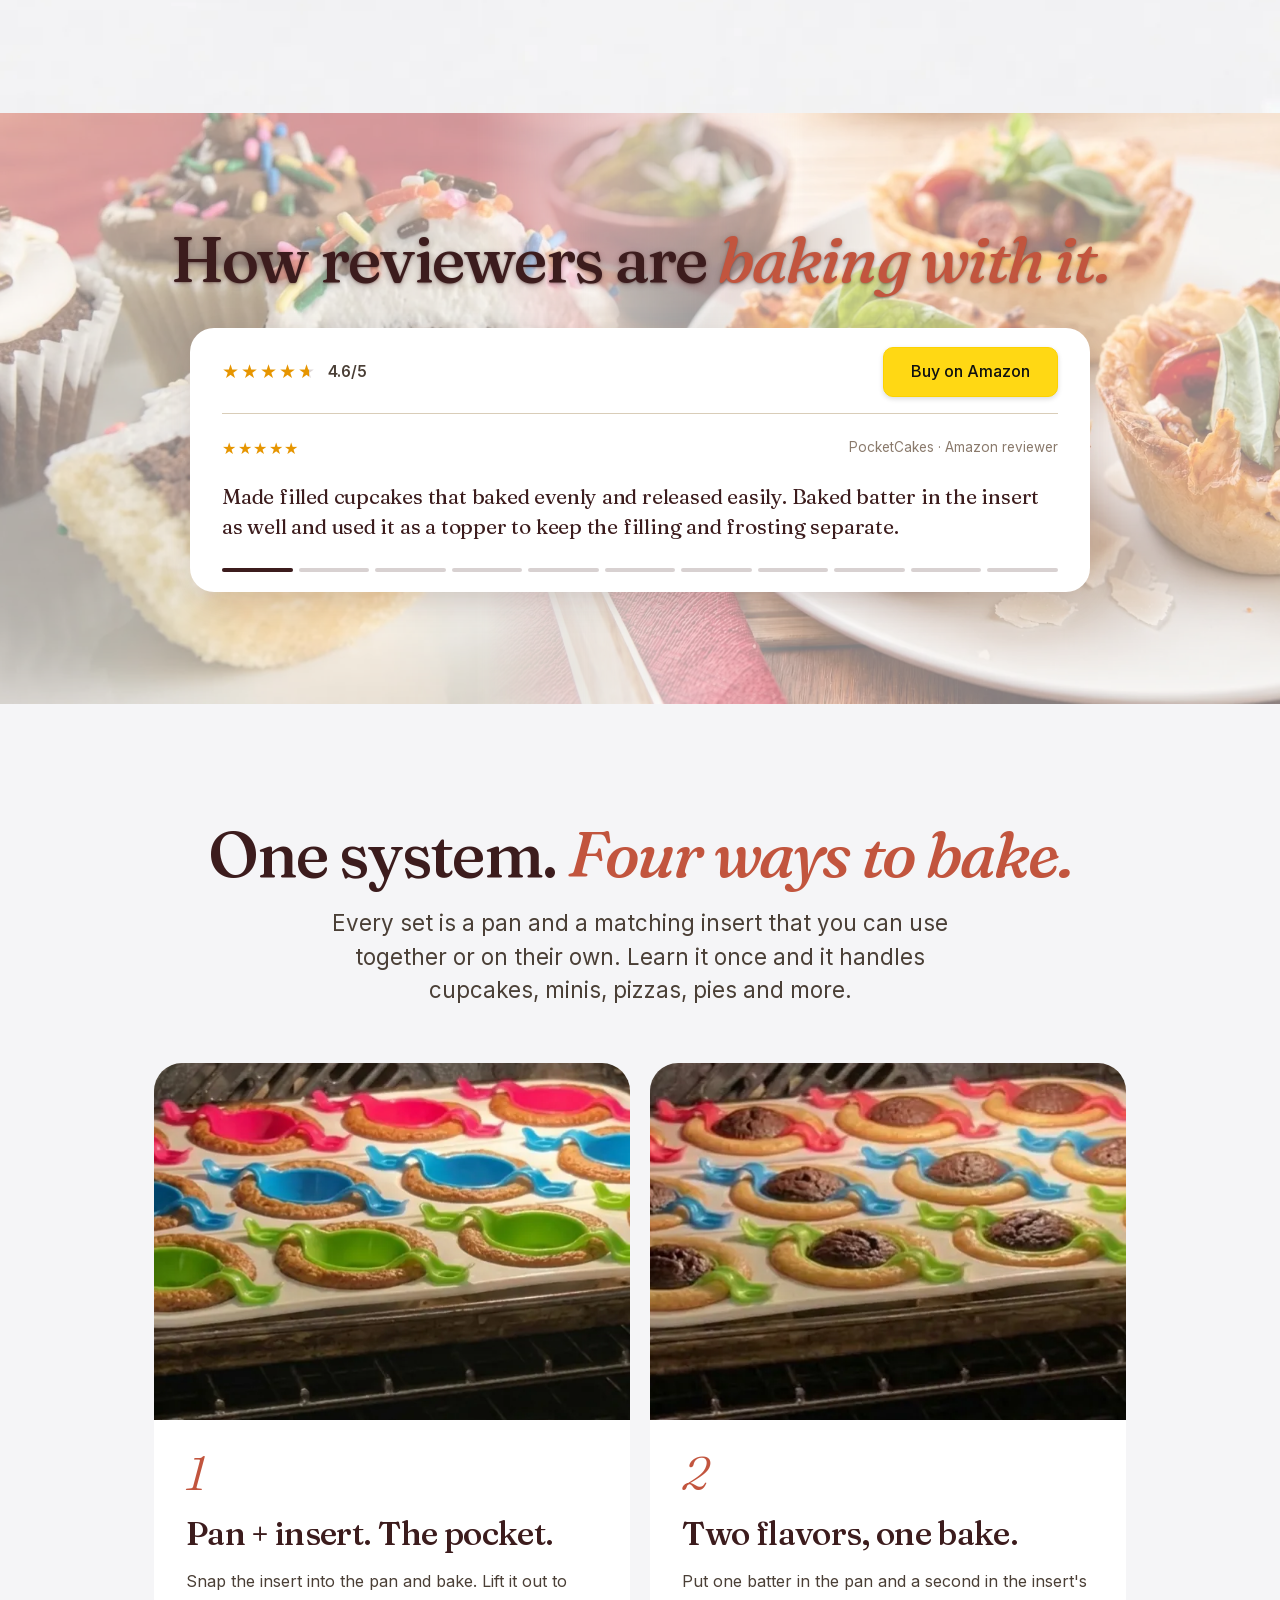
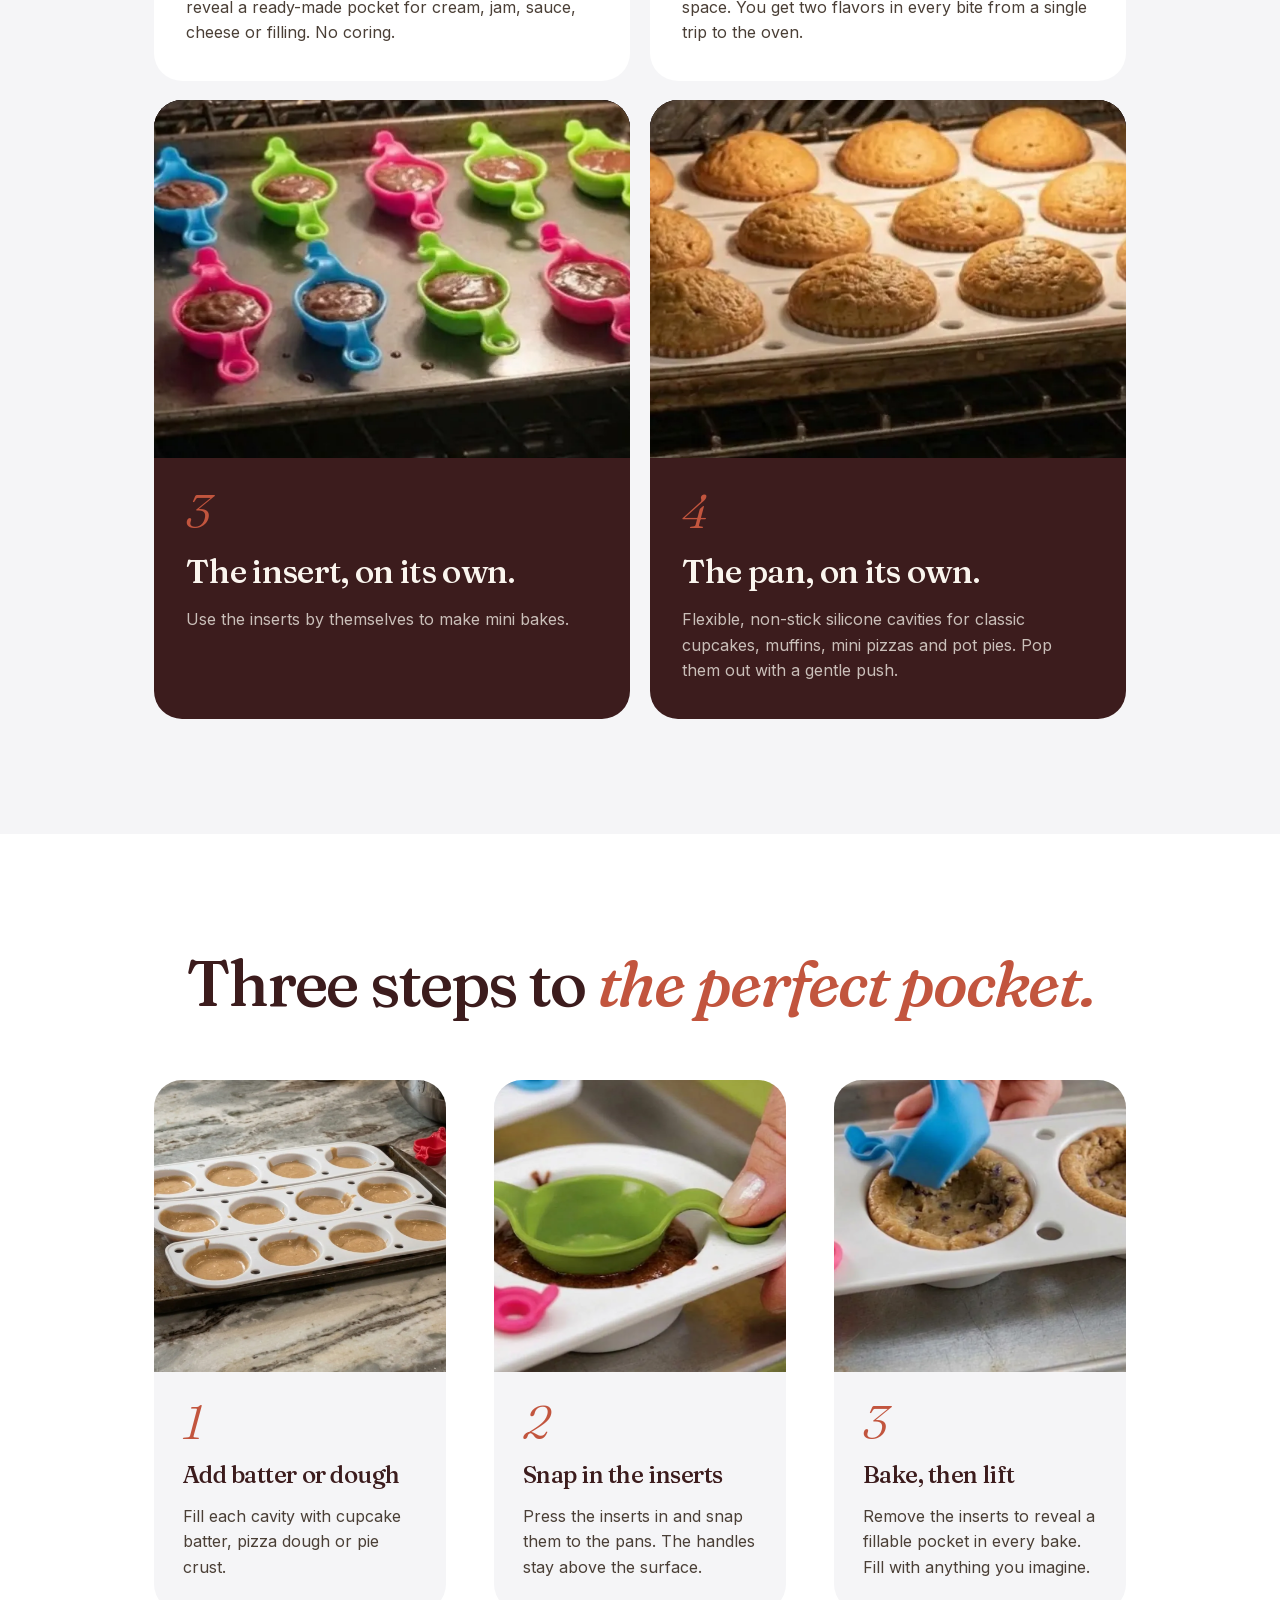
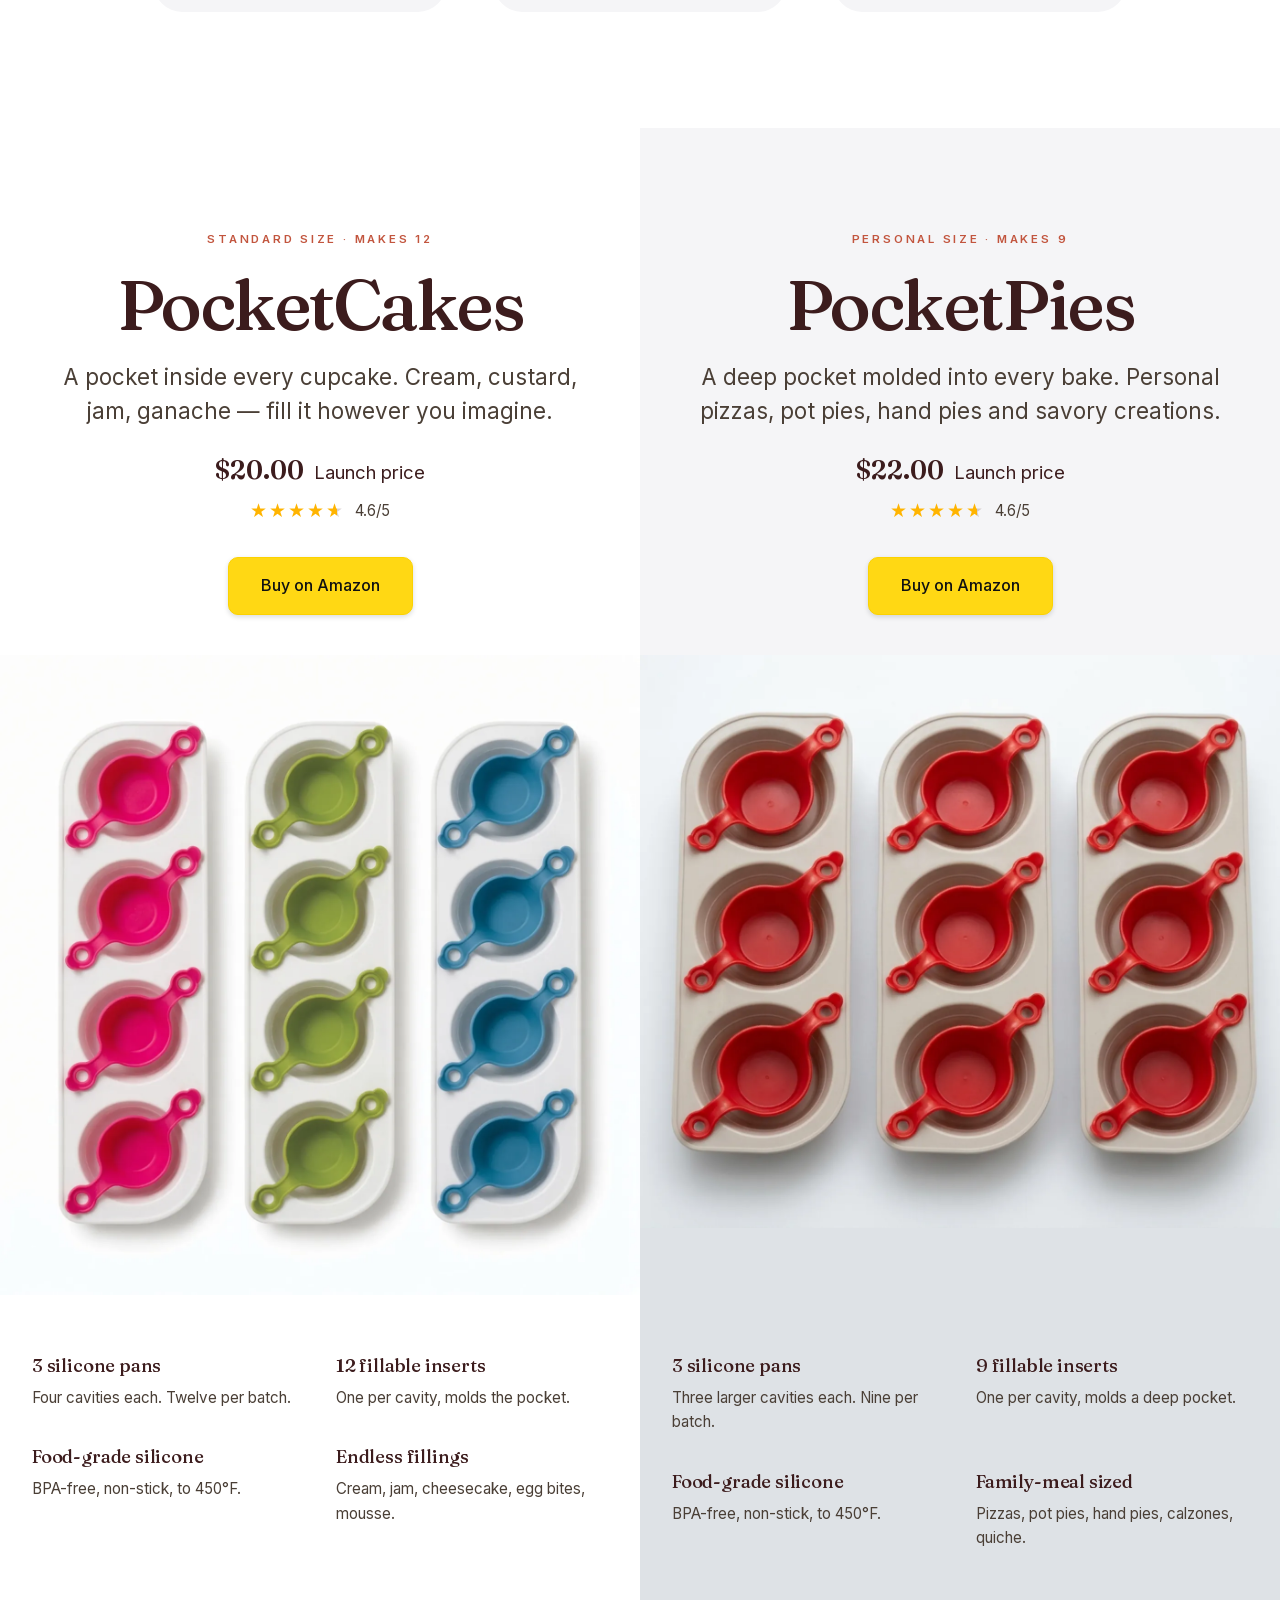
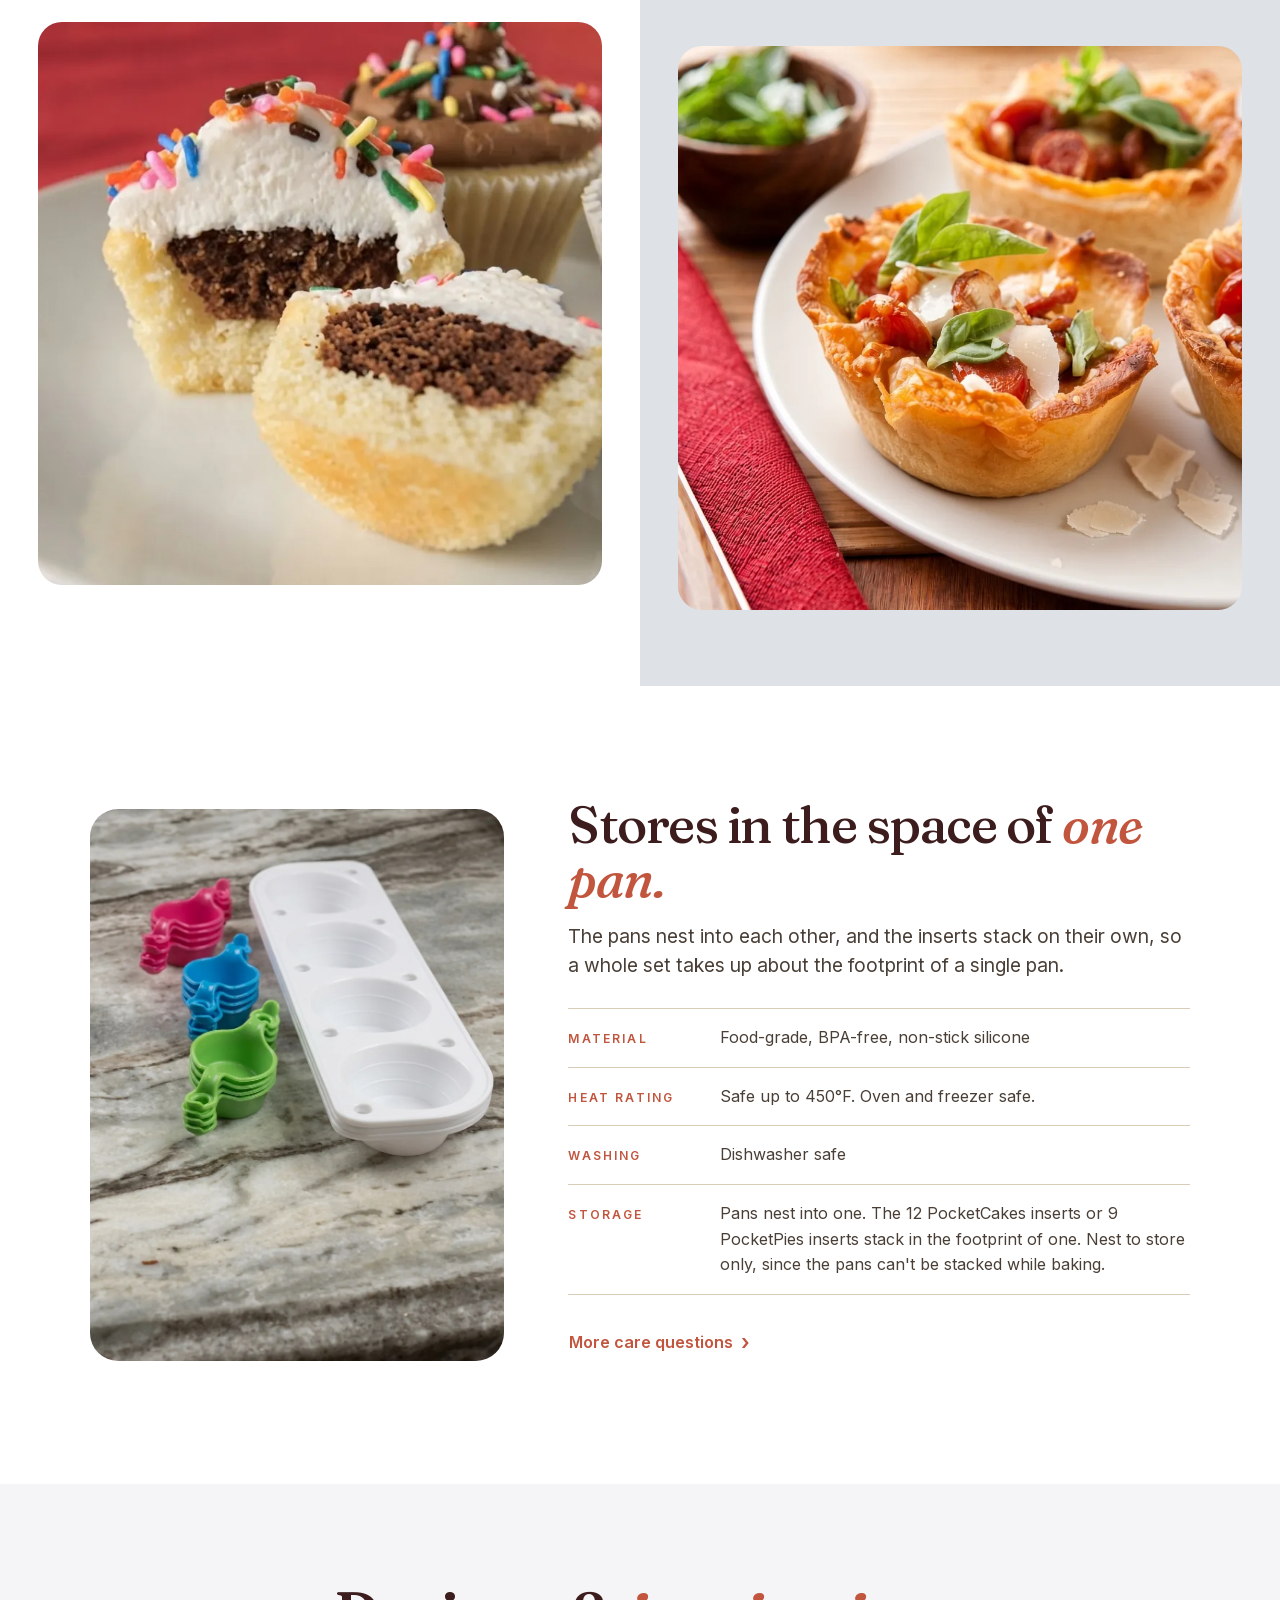
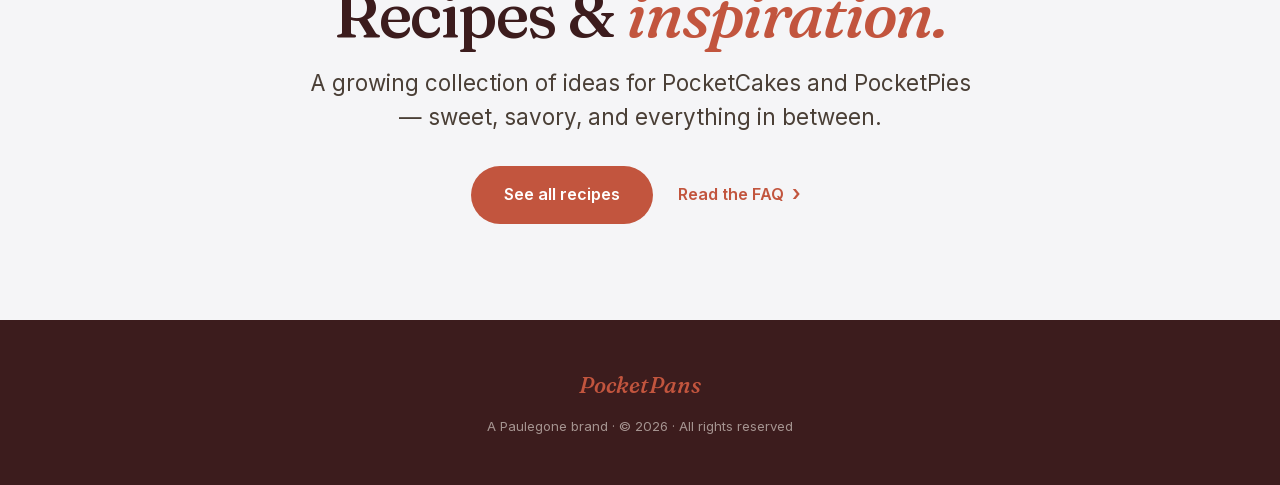
==== commit 518b6892: "Update index.html" ====
--- a/index.html
+++ b/index.html
@@ -460,7 +460,7 @@
     <span class="eyebrow">Standard size · Makes 12</span>
     <h2 class="display">PocketCakes</h2>
     <p class="sub">A pocket inside every cupcake. Cream, custard, jam, ganache — fill it however you imagine.</p>
-    <p class="price"><b>$19.88</b> &nbsp;Launch price</p>
+    <p class="price"><b>$20.00</b> &nbsp;Launch price</p>
     <p class="price-rating"><span class="rev-stars" role="img" aria-label="4.6 out of 5 stars">★★★★★</span><span>4.6/5</span></p>
     <div class="cta-row">
       <a class="btn btn-primary" href="https://www.amazon.com/dp/B0GPR6FM7M?maas=maas_adg_4F377C063B34EE9C27E82B6C053E6EB6_afap_abs&ref_=aa_maas&tag=maas" target="_blank" rel="noopener">Buy on Amazon</a>
@@ -486,7 +486,7 @@
     <span class="eyebrow">Personal size · Makes 9</span>
     <h2 class="display">PocketPies</h2>
     <p class="sub">A deep pocket molded into every bake. Personal pizzas, pot pies, hand pies and savory creations.</p>
-    <p class="price"><b>$21.88</b> &nbsp;Launch price</p>
+    <p class="price"><b>$22.00</b> &nbsp;Launch price</p>
     <p class="price-rating"><span class="rev-stars" role="img" aria-label="4.6 out of 5 stars">★★★★★</span><span>4.6/5</span></p>
     <div class="cta-row">
       <a class="btn btn-primary" href="https://www.amazon.com/dp/B0GPR6FM7M?maas=maas_adg_4F377C063B34EE9C27E82B6C053E6EB6_afap_abs&ref_=aa_maas&tag=maas" target="_blank" rel="noopener">Buy on Amazon</a>
